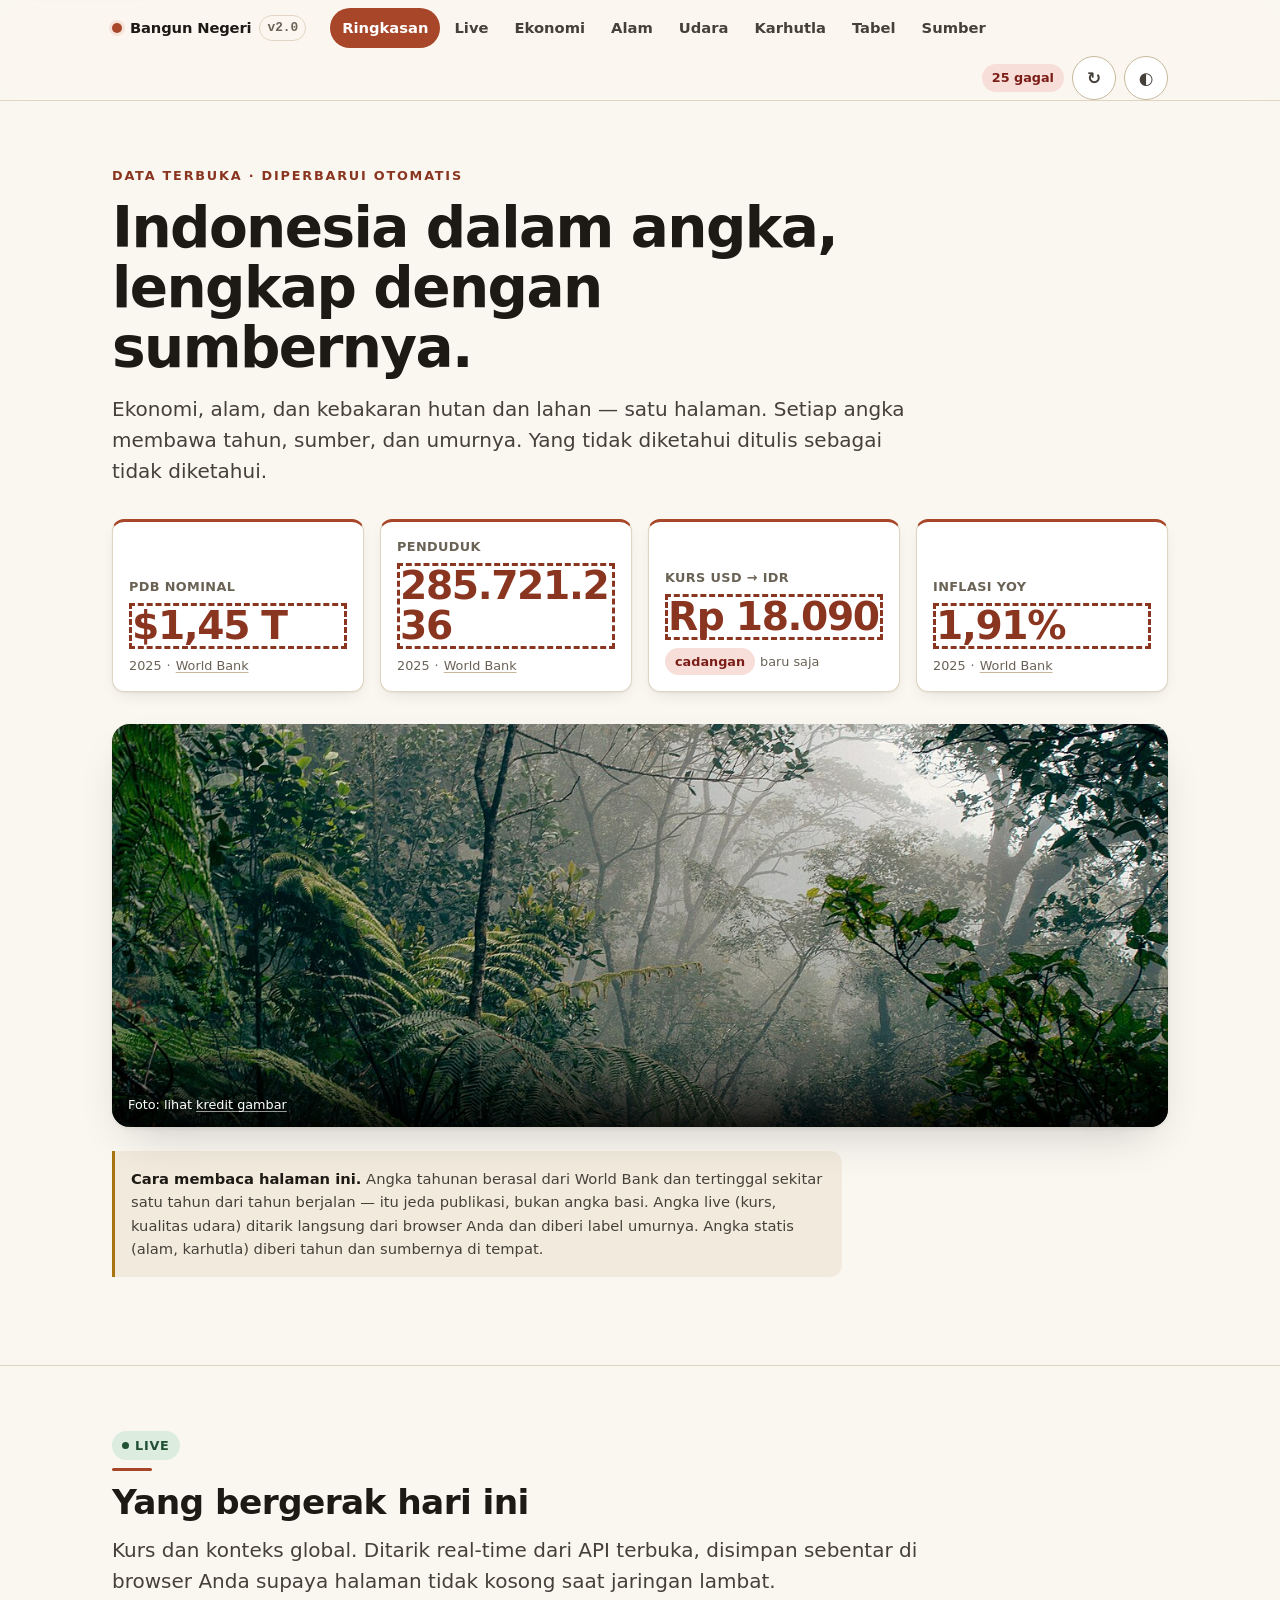
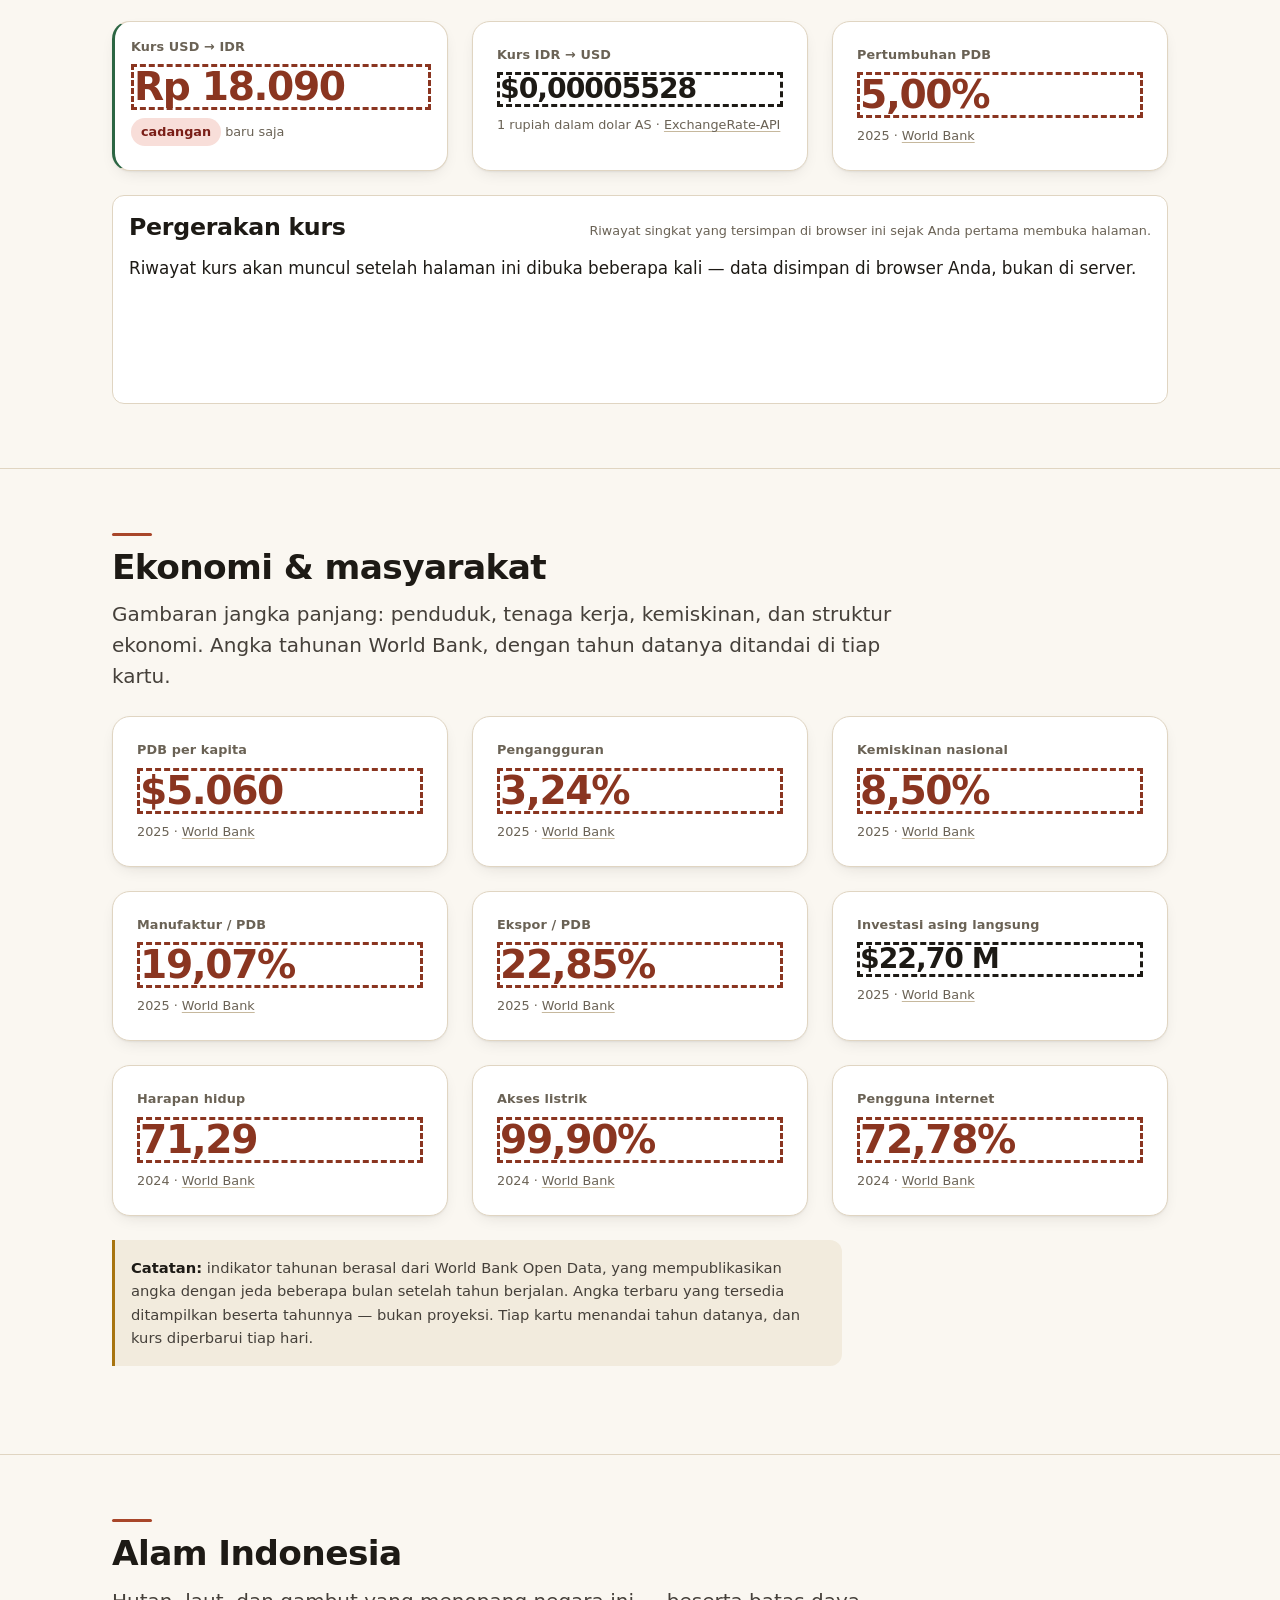
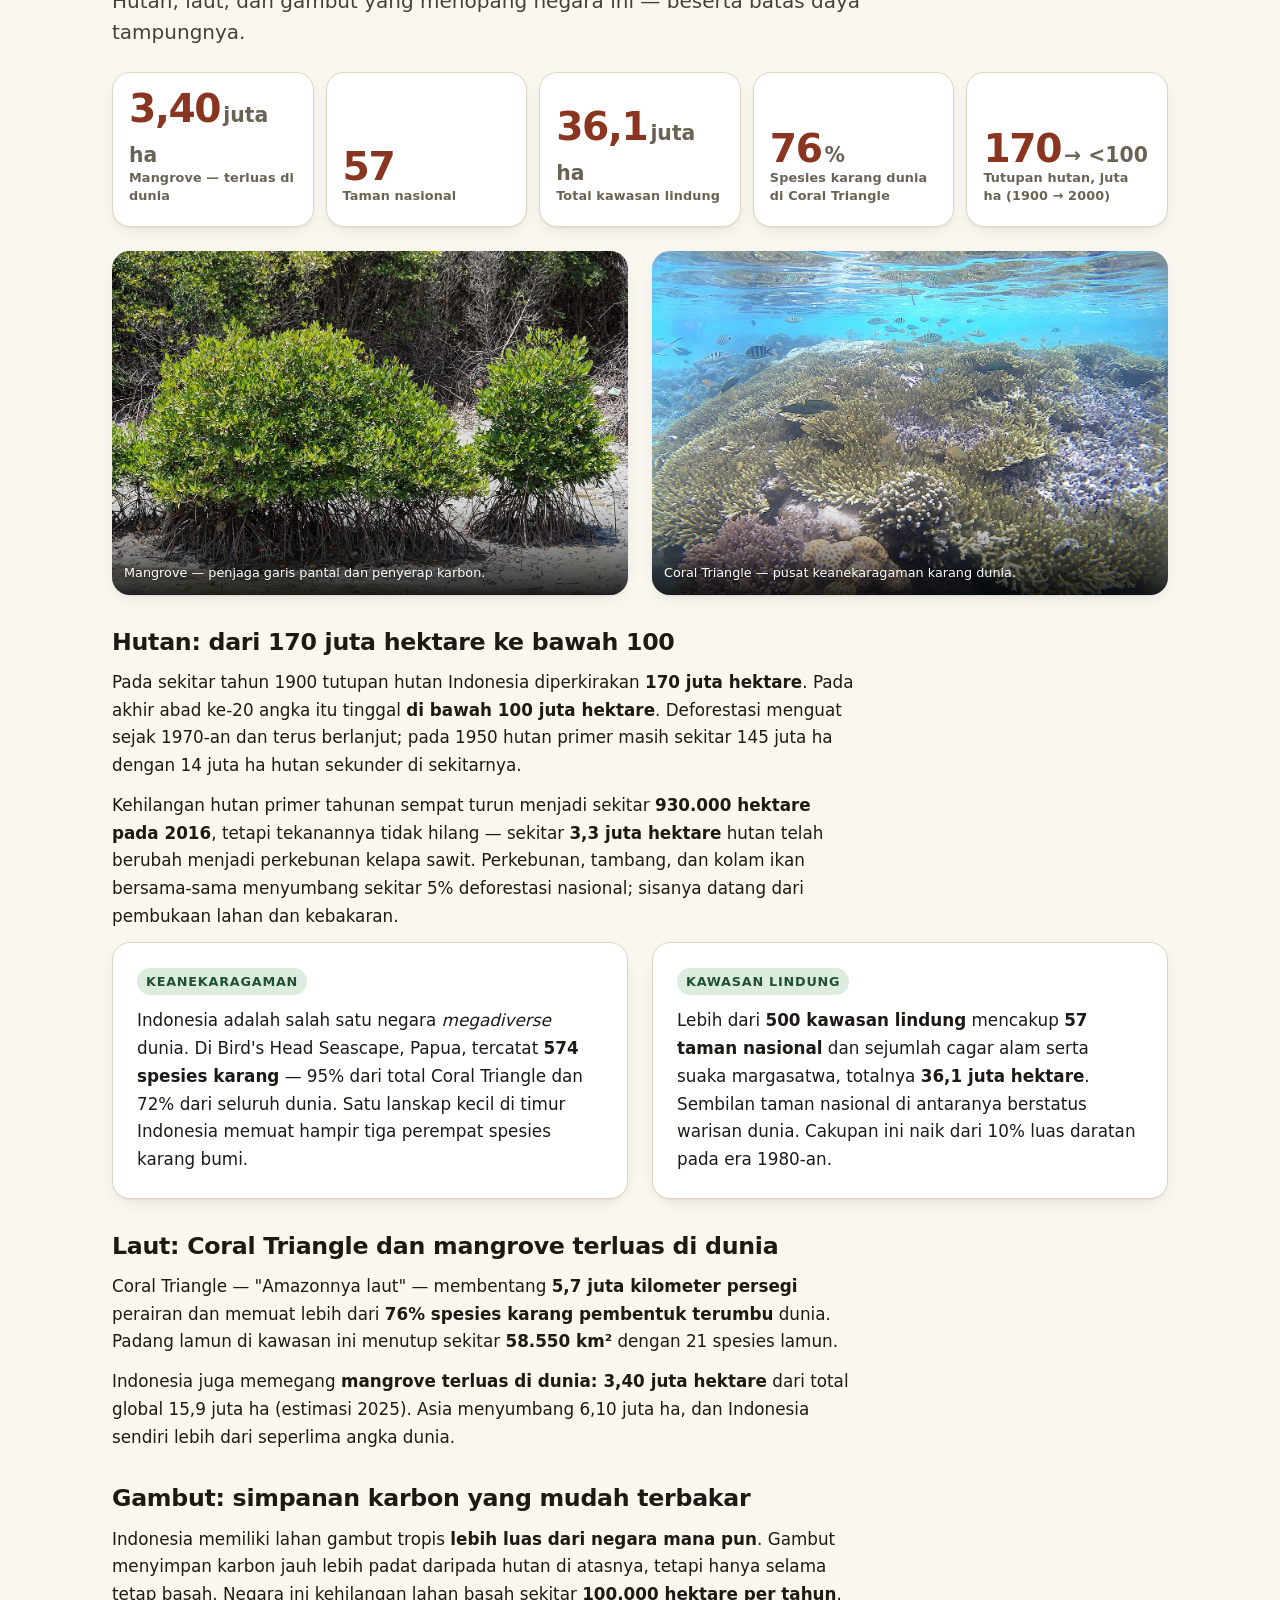
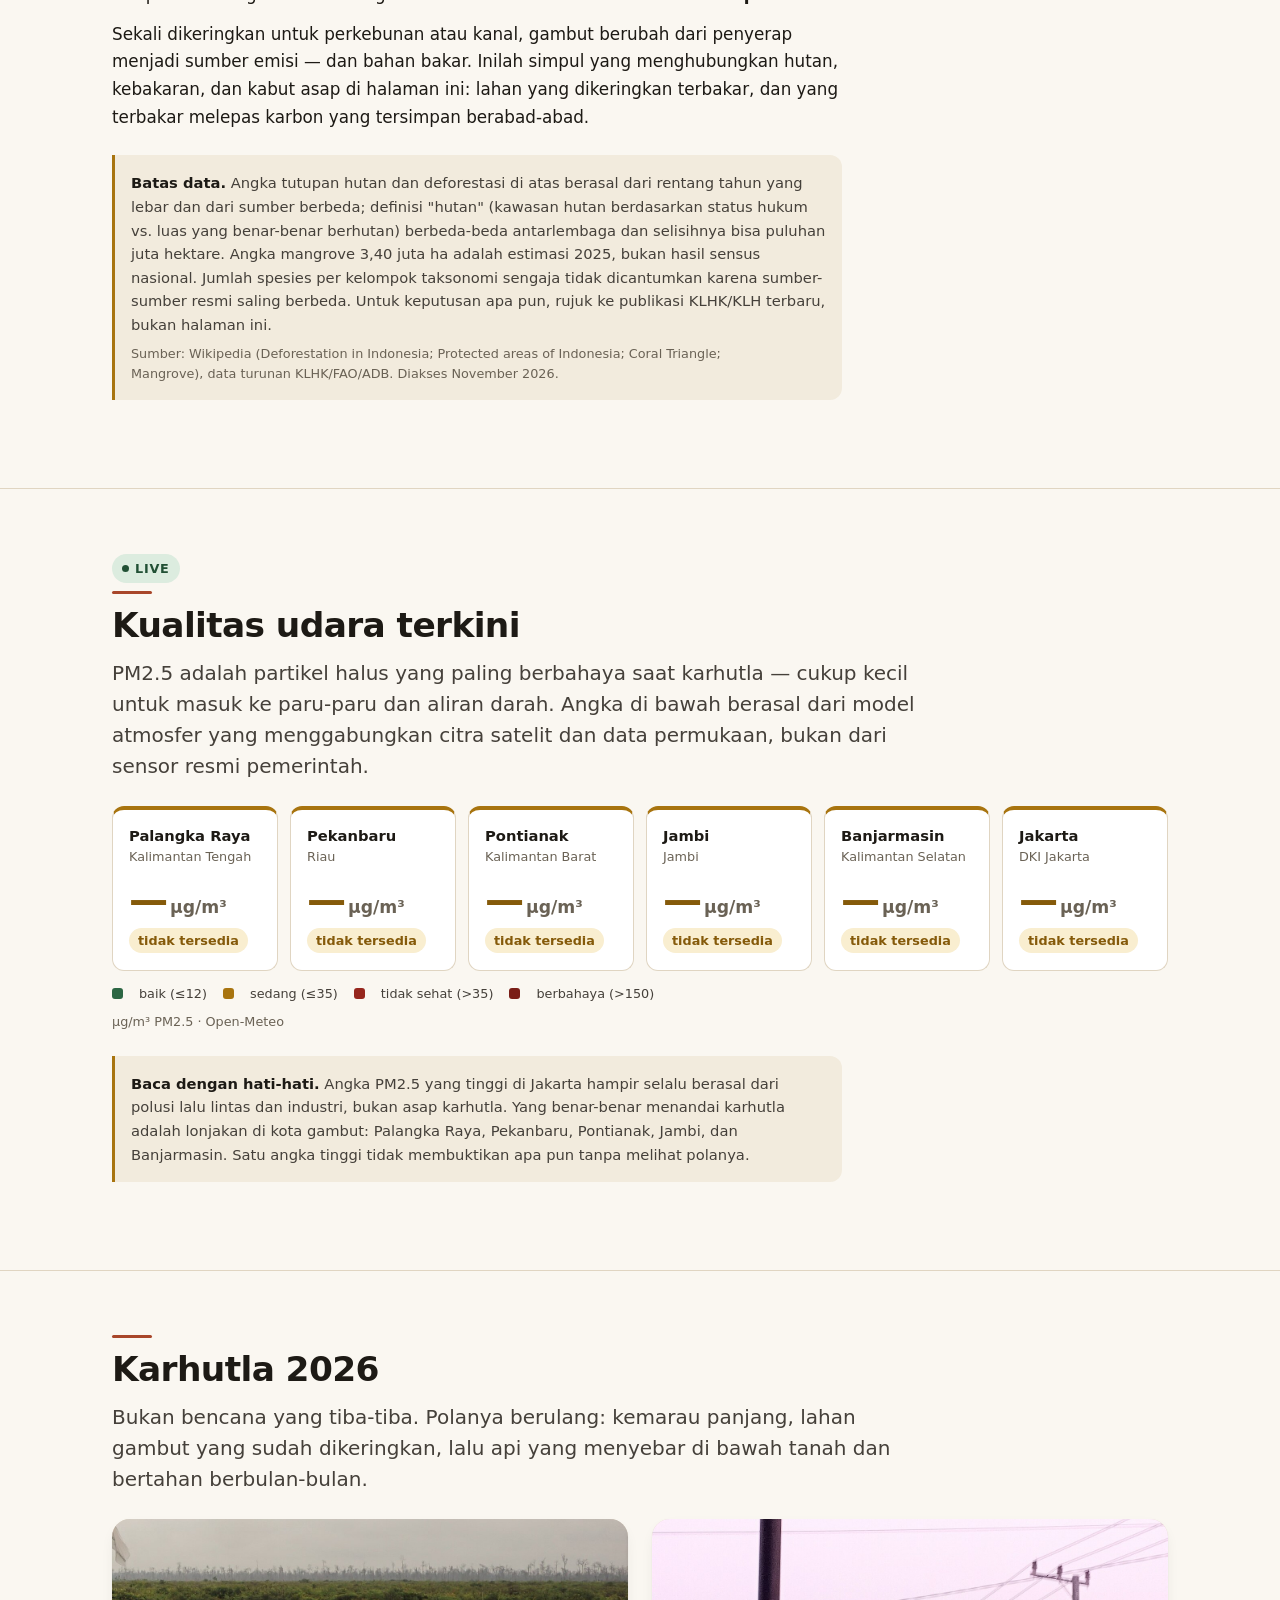
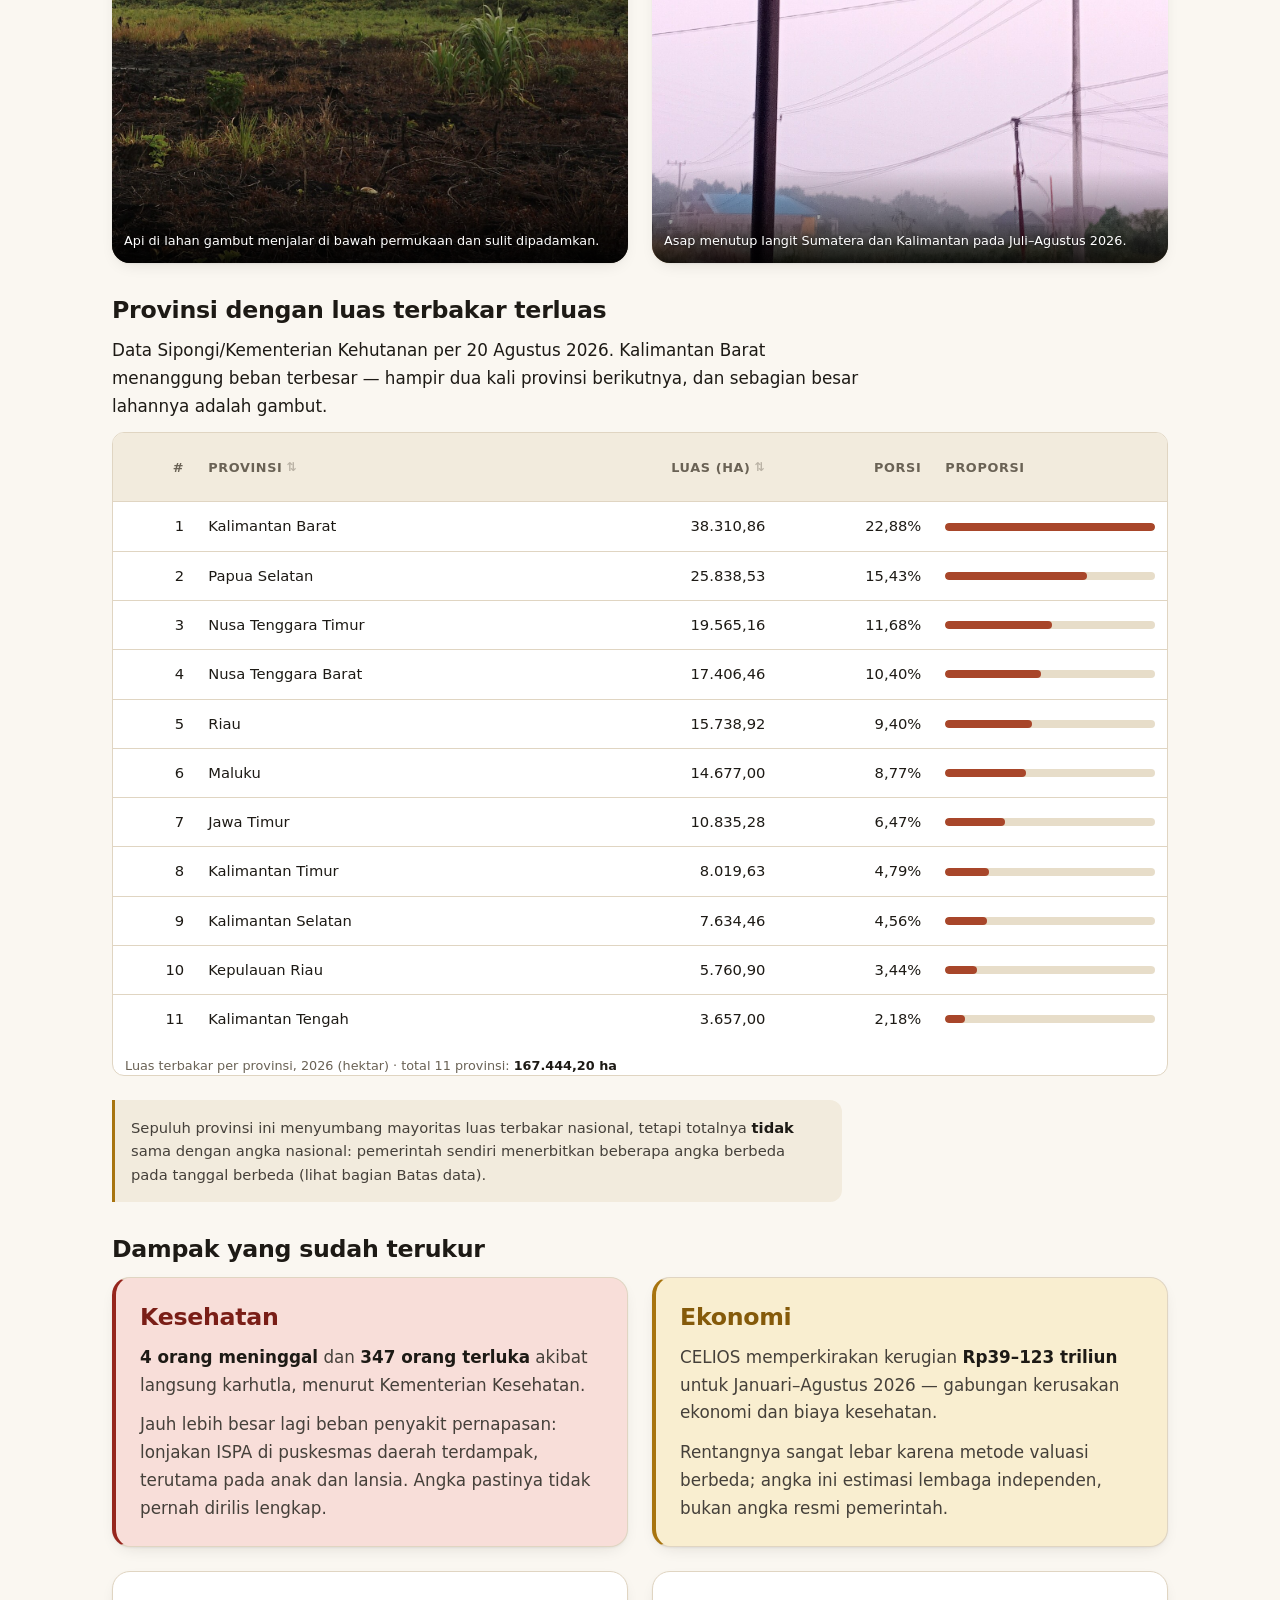
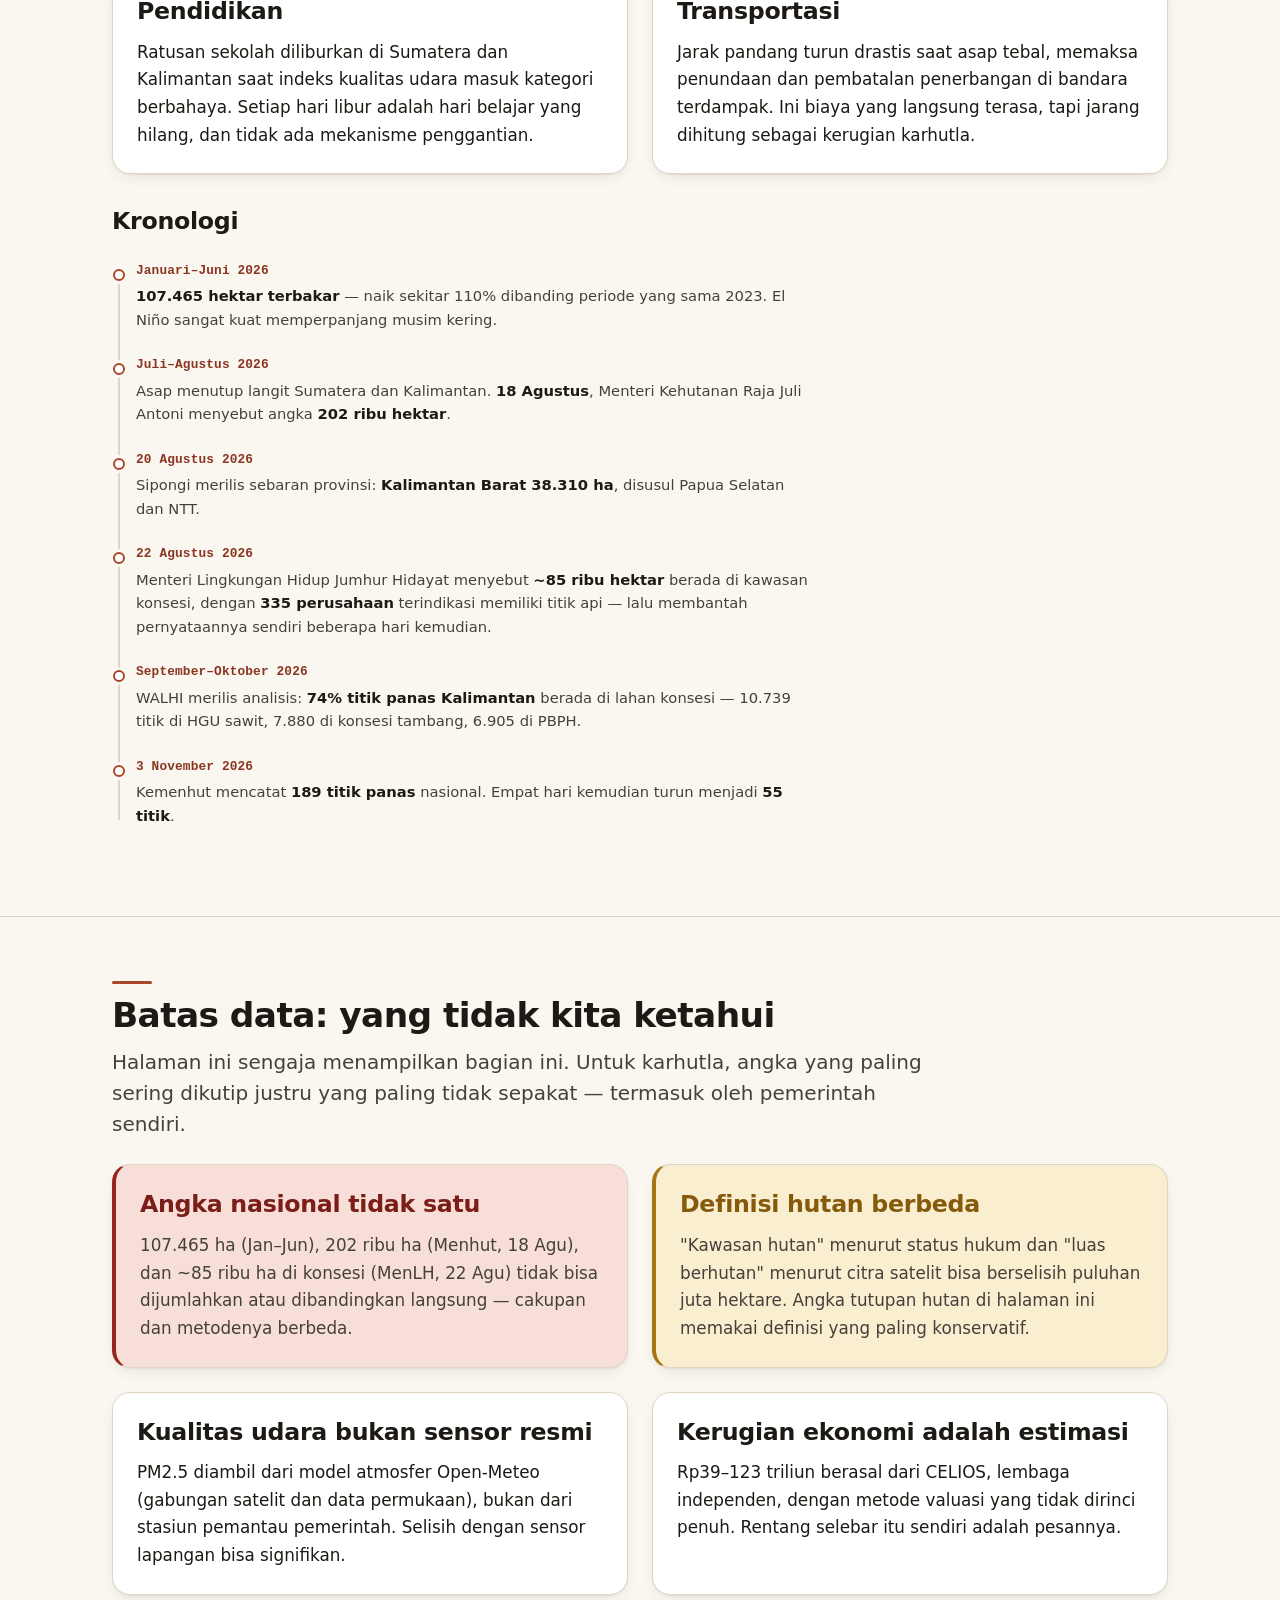
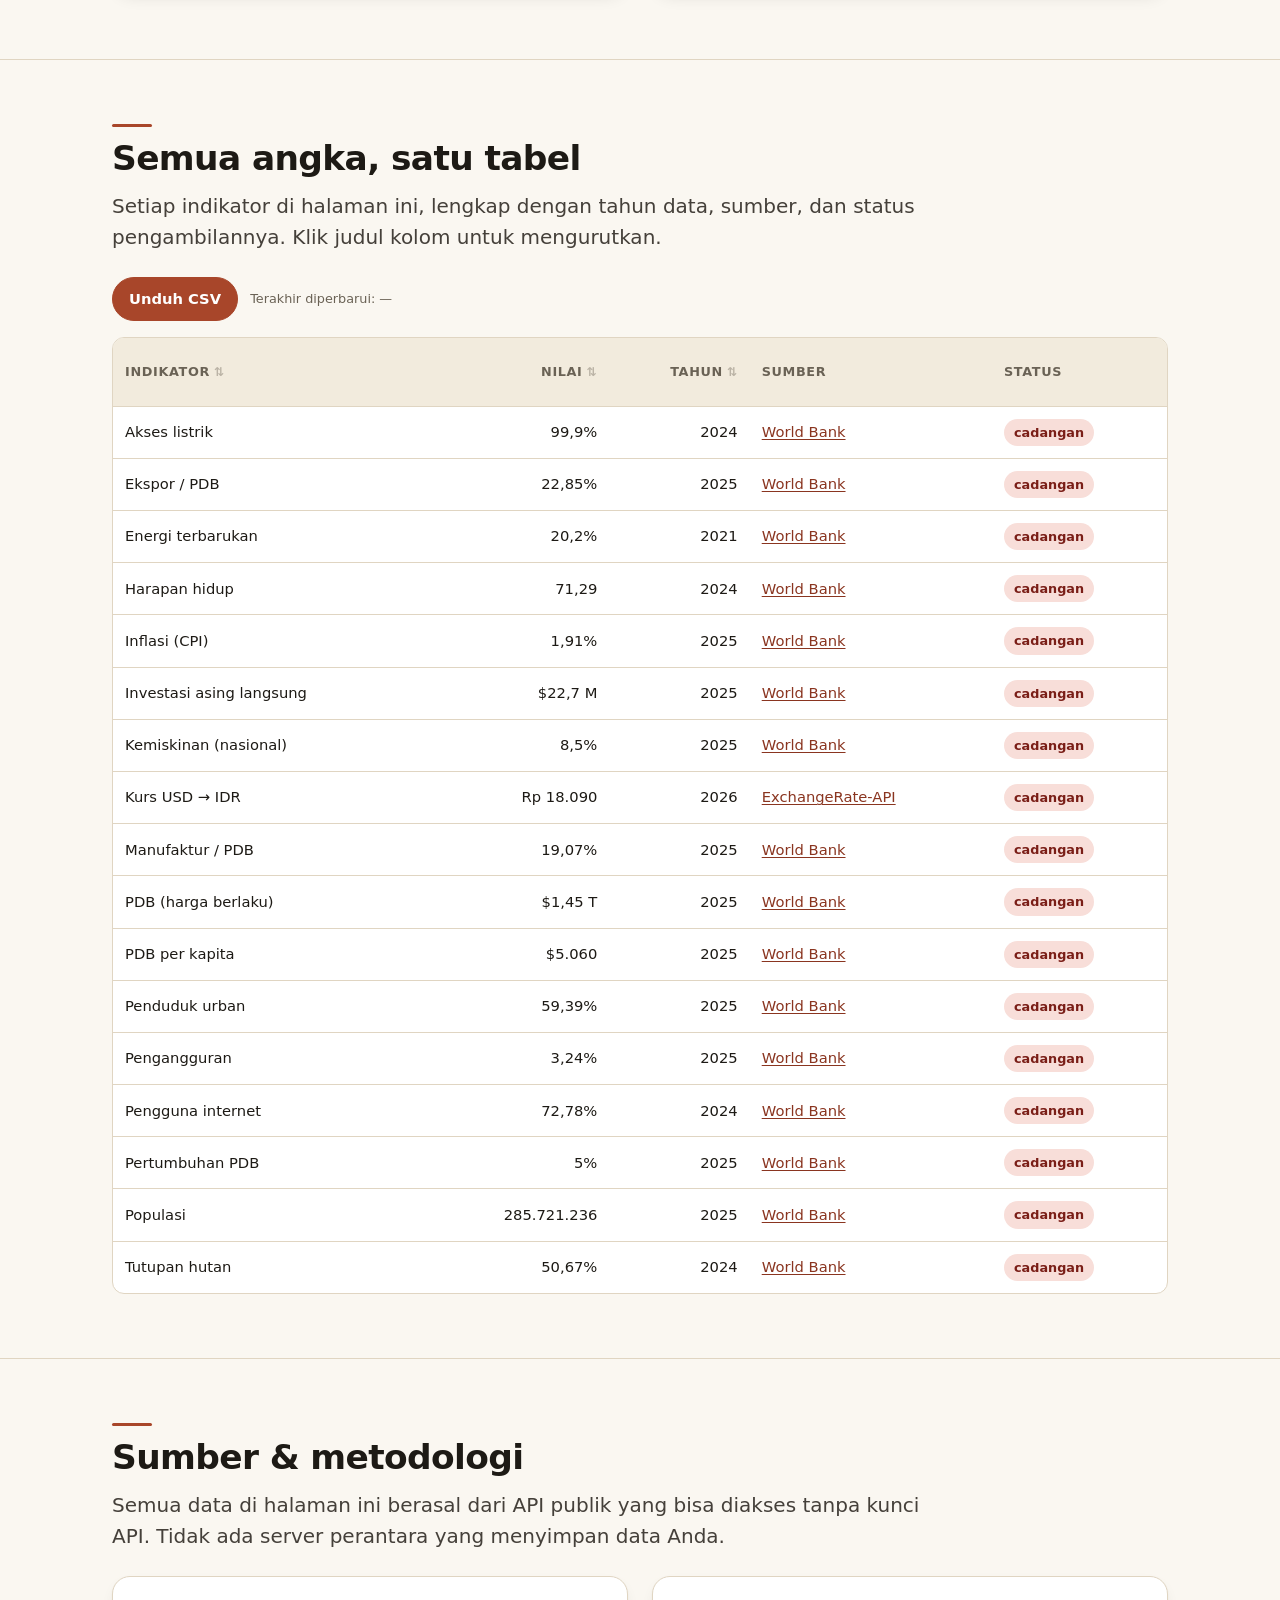
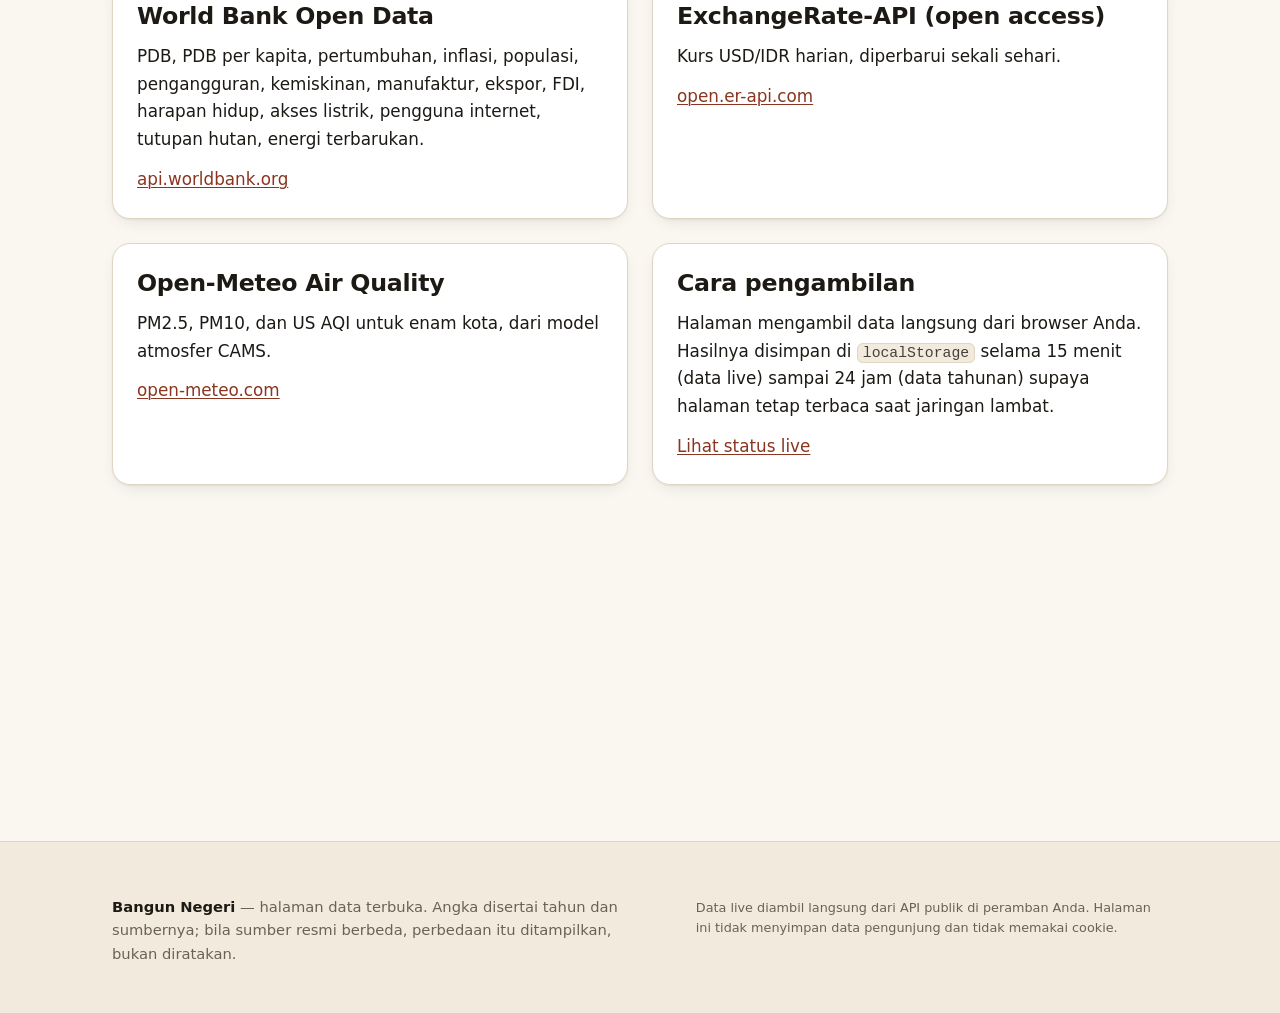
==== public/index.html @ 0574dce5 "Initial commit: Bangun Negeri — Indonesia environment & forest data site" ====
<!DOCTYPE html>
<html lang="id">
<head>
<meta charset="utf-8">
<script>
/* Path-mounted behind `tailscale serve`, which strips the /bangun-negeri prefix:
   the backend cannot tell "/bangun-negeri" from "/bangun-negeri/", so a server-side
   redirect is impossible. Without the trailing slash the browser resolves theme.css
   and app.js against "/" and every asset 404s. Normalise here, before anything loads. */
(function () {
  var p = location.pathname;
  if (p.charAt(p.length - 1) !== '/' && !/\.html?$/.test(p)) {
    location.replace(p + '/' + location.search + location.hash);
  }
})();
</script>
<meta name="viewport" content="width=device-width, initial-scale=1">
<title>Bangun Negeri — Data Indonesia, satu halaman</title>
<meta name="description" content="Ekonomi, alam, dan kebakaran hutan Indonesia dalam satu halaman: angka terbaru, sumbernya, dan batas datanya.">
<meta name="theme-color" content="#faf6ef" media="(prefers-color-scheme: light)">
<meta name="theme-color" content="#1a1714" media="(prefers-color-scheme: dark)">
<meta property="og:title" content="Bangun Negeri — Data Indonesia">
<meta property="og:description" content="Ekonomi, alam, dan karhutla Indonesia: angka terbaru, sumber, dan batas datanya.">
<meta property="og:type" content="website">
<link rel="stylesheet" href="theme.css?v=3">
</head>
<body>
<a class="skip" href="#main">Lompat ke isi</a>

<header class="site">
  <div class="wrap">
    <a class="brand" href="#intro">Bangun Negeri <span class="ver">v2.0</span></a>
    <nav class="tabs" aria-label="Bagian halaman">
      <a href="#intro">Ringkasan</a>
      <a href="#live">Live</a>
      <a href="#struktur">Ekonomi</a>
      <a href="#alam">Alam</a>
      <a href="#udara">Udara</a>
      <a href="#karhutla">Karhutla</a>
      <a href="#tabel">Tabel</a>
      <a href="#sumber">Sumber</a>
    </nav>
    <div class="tools">
      <span class="chip" id="globalStatus" role="status" aria-live="polite">memuat</span>
      <button class="btn btn-icon" id="refreshBtn" type="button" aria-label="Muat ulang data">
        <span aria-hidden="true">↻</span>
      </button>
      <button class="btn btn-icon theme-toggle" id="themeToggle" type="button" aria-pressed="false" aria-label="Mode gelap">
        <span aria-hidden="true">◐</span><span class="theme-label">Gelap</span>
      </button>
    </div>
  </div>
</header>

<main id="main">

<section id="intro" class="sec hero">
  <div class="wrap">
    <p class="eyebrow">Data terbuka · diperbarui otomatis</p>
    <h1>Indonesia dalam angka,<br>lengkap dengan sumbernya.</h1>
    <p class="sub">Ekonomi, alam, dan kebakaran hutan dan lahan — satu halaman. Setiap angka membawa tahun, sumber, dan umurnya. Yang tidak diketahui ditulis sebagai tidak diketahui.</p>

    <div class="kpi-band reveal">
      <div class="kpi">
        <span class="kpi-label">PDB nominal</span>
        <span class="kpi-num" data-rec="gdp" data-count="gdp" data-fmt="usd">—</span>
        <span class="kpi-meta"><span data-year="gdp">—</span> · <a data-src="gdp" href="#sumber">World Bank</a></span>
      </div>
      <div class="kpi">
        <span class="kpi-label">Penduduk</span>
        <span class="kpi-num" data-rec="population" data-count="population" data-fmt="int">—</span>
        <span class="kpi-meta"><span data-year="population">—</span> · <a data-src="population" href="#sumber">World Bank</a></span>
      </div>
      <div class="kpi">
        <span class="kpi-label">Kurs USD → IDR</span>
        <span class="kpi-num" data-rec="fx_usdidr" data-fmt="rp">—</span>
        <span class="kpi-meta"><span data-flag="fx_usdidr" class="chip">live</span> <span data-age="fx_usdidr"></span></span>
      </div>
      <div class="kpi">
        <span class="kpi-label">Inflasi YoY</span>
        <span class="kpi-num" data-rec="inflation" data-fmt="pct">—</span>
        <span class="kpi-meta"><span data-year="inflation">—</span> · <a data-src="inflation" href="#sumber">World Bank</a></span>
      </div>
    </div>

    <figure class="hero-media reveal">
      <img src="assets/hero.jpg" alt="Hutan tropis Indonesia" width="1600" height="900" loading="eager" decoding="async">
      <figcaption class="credit">Foto: lihat <a href="#sumber">kredit gambar</a></figcaption>
    </figure>

    <div class="caveat reveal">
      <strong>Cara membaca halaman ini.</strong> Angka tahunan berasal dari World Bank dan tertinggal
      sekitar satu tahun dari tahun berjalan — itu jeda publikasi, bukan angka basi. Angka live
      (kurs, kualitas udara) ditarik langsung dari browser Anda dan diberi label umurnya. Angka
      statis (alam, karhutla) diberi tahun dan sumbernya di tempat.
    </div>
  </div>
</section>

<section id="live" class="sec">
  <div class="wrap">
    <div class="sec-head reveal">
      <span class="live-badge"><span class="pulse" aria-hidden="true"></span>Live</span>
      <h2 class="sec">Yang bergerak hari ini</h2>
      <p class="sub">Kurs dan konteks global. Ditarik real-time dari API terbuka, disimpan sebentar di browser Anda supaya halaman tidak kosong saat jaringan lambat.</p>
    </div>

    <div class="grid3">
      <article class="panel live-badge reveal">
        <div class="stat-label">Kurs USD → IDR</div>
        <div class="stat-num" data-rec="fx_usdidr" data-fmt="rp">—</div>
        <div class="src-note"><span class="chip" data-flag="fx_usdidr">live</span> <span data-age="fx_usdidr"></span></div>
      </article>
      <article class="panel reveal">
        <div class="stat-label">Kurs IDR → USD</div>
        <div class="stat-num sub" data-rec="fx_idrusd">—</div>
        <div class="src-note">1 rupiah dalam dolar AS · <a data-src="fx_idrusd" href="#sumber">ExchangeRate-API</a></div>
      </article>
      <article class="panel reveal">
        <div class="stat-label">Pertumbuhan PDB</div>
        <div class="stat-num" data-rec="gdp_growth" data-fmt="pct">—</div>
        <div class="src-note"><span data-year="gdp_growth">—</span> · <a data-src="gdp_growth" href="#sumber">World Bank</a></div>
      </article>
    </div>

    <div class="chart-wrap reveal">
      <div class="chart-head">
        <h3>Pergerakan kurs</h3>
        <p class="src-note">Riwayat singkat yang tersimpan di browser ini sejak Anda pertama membuka halaman.</p>
      </div>
      <div class="chart" id="fxChart" role="img" aria-label="Grafik pergerakan kurs USD ke IDR">
        <div class="skeleton" style="height:120px"></div>
      </div>
      <div class="legend" id="fxLegend"></div>
    </div>
  </div>
</section>

<section id="struktur" class="sec">
  <div class="wrap">
    <div class="sec-head reveal">
      <h2 class="sec">Ekonomi &amp; masyarakat</h2>
      <p class="sub">Gambaran jangka panjang: penduduk, tenaga kerja, kemiskinan, dan struktur ekonomi. Angka tahunan World Bank, dengan tahun datanya ditandai di tiap kartu.</p>
    </div>

    <div class="grid3" id="structGrid">
      <article class="panel reveal">
        <div class="stat-label">PDB per kapita</div>
        <div class="stat-num" data-rec="gdp_pc" data-fmt="usd">—</div>
        <div class="src-note"><span data-year="gdp_pc">—</span> · <a data-src="gdp_pc" href="#sumber">World Bank</a></div>
      </article>
      <article class="panel reveal">
        <div class="stat-label">Pengangguran</div>
        <div class="stat-num" data-rec="unemployment" data-fmt="pct">—</div>
        <div class="src-note"><span data-year="unemployment">—</span> · <a data-src="unemployment" href="#sumber">World Bank</a></div>
      </article>
      <article class="panel reveal">
        <div class="stat-label">Kemiskinan nasional</div>
        <div class="stat-num" data-rec="poverty" data-fmt="pct">—</div>
        <div class="src-note"><span data-year="poverty">—</span> · <a data-src="poverty" href="#sumber">World Bank</a></div>
      </article>
      <article class="panel reveal">
        <div class="stat-label">Manufaktur / PDB</div>
        <div class="stat-num" data-rec="manufacturing" data-fmt="pct">—</div>
        <div class="src-note"><span data-year="manufacturing">—</span> · <a data-src="manufacturing" href="#sumber">World Bank</a></div>
      </article>
      <article class="panel reveal">
        <div class="stat-label">Ekspor / PDB</div>
        <div class="stat-num" data-rec="exports" data-fmt="pct">—</div>
        <div class="src-note"><span data-year="exports">—</span> · <a data-src="exports" href="#sumber">World Bank</a></div>
      </article>
      <article class="panel reveal">
        <div class="stat-label">Investasi asing langsung</div>
        <div class="stat-num sub" data-rec="fdi" data-fmt="usd">—</div>
        <div class="src-note"><span data-year="fdi">—</span> · <a data-src="fdi" href="#sumber">World Bank</a></div>
      </article>
      <article class="panel reveal">
        <div class="stat-label">Harapan hidup</div>
        <div class="stat-num" data-rec="life_exp">—</div>
        <div class="src-note"><span data-year="life_exp">—</span> · <a data-src="life_exp" href="#sumber">World Bank</a></div>
      </article>
      <article class="panel reveal">
        <div class="stat-label">Akses listrik</div>
        <div class="stat-num" data-rec="electricity" data-fmt="pct">—</div>
        <div class="src-note"><span data-year="electricity">—</span> · <a data-src="electricity" href="#sumber">World Bank</a></div>
      </article>
      <article class="panel reveal">
        <div class="stat-label">Pengguna internet</div>
        <div class="stat-num" data-rec="internet" data-fmt="pct">—</div>
        <div class="src-note"><span data-year="internet">—</span> · <a data-src="internet" href="#sumber">World Bank</a></div>
      </article>
    </div>

    <div class="caveat reveal">
      <strong>Catatan:</strong> indikator tahunan berasal dari World Bank Open Data, yang
      mempublikasikan angka dengan jeda beberapa bulan setelah tahun berjalan. Angka terbaru
      yang tersedia ditampilkan beserta tahunnya — bukan proyeksi. Tiap kartu menandai tahun
      datanya, dan kurs diperbarui tiap hari.
    </div>
  </div>
</section>

<section id="alam" class="sec">
  <div class="wrap">
    <div class="sec-head reveal">
      <h2 class="sec">Alam Indonesia</h2>
      <p class="sub">Hutan, laut, dan gambut yang menopang negara ini — beserta batas daya tampungnya.</p>
    </div>

    <div class="stat-row reveal">
      <div class="stat">
        <div class="stat-num">3,40<span class="stat-unit">juta ha</span></div>
        <div class="stat-label">Mangrove — terluas di dunia</div>
      </div>
      <div class="stat">
        <div class="stat-num">57</div>
        <div class="stat-label">Taman nasional</div>
      </div>
      <div class="stat">
        <div class="stat-num">36,1<span class="stat-unit">juta ha</span></div>
        <div class="stat-label">Total kawasan lindung</div>
      </div>
      <div class="stat">
        <div class="stat-num">76<span class="stat-unit">%</span></div>
        <div class="stat-label">Spesies karang dunia di Coral Triangle</div>
      </div>
      <div class="stat">
        <div class="stat-num">170<span class="stat-unit">→ &lt;100</span></div>
        <div class="stat-label">Tutupan hutan, juta ha (1900 → 2000)</div>
      </div>
    </div>

    <div class="grid2">
      <figure class="card-media reveal">
        <img src="assets/mangrove.jpg" alt="Hutan mangrove di Indonesia" width="1200" height="800" loading="lazy" decoding="async">
        <figcaption>Mangrove — penjaga garis pantai dan penyerap karbon.</figcaption>
      </figure>
      <figure class="card-media reveal">
        <img src="assets/reef.jpg" alt="Terumbu karang di Coral Triangle" width="1200" height="800" loading="lazy" decoding="async">
        <figcaption>Coral Triangle — pusat keanekaragaman karang dunia.</figcaption>
      </figure>
    </div>

    <h3 class="reveal">Hutan: dari 170 juta hektare ke bawah 100</h3>
    <p class="reveal">Pada sekitar tahun 1900 tutupan hutan Indonesia diperkirakan <strong>170 juta hektare</strong>. Pada akhir abad ke-20 angka itu tinggal <strong>di bawah 100 juta hektare</strong>. Deforestasi menguat sejak 1970-an dan terus berlanjut; pada 1950 hutan primer masih sekitar 145 juta ha dengan 14 juta ha hutan sekunder di sekitarnya.</p>
    <p class="reveal">Kehilangan hutan primer tahunan sempat turun menjadi sekitar <strong>930.000 hektare pada 2016</strong>, tetapi tekanannya tidak hilang — sekitar <strong>3,3 juta hektare</strong> hutan telah berubah menjadi perkebunan kelapa sawit. Perkebunan, tambang, dan kolam ikan bersama-sama menyumbang sekitar 5% deforestasi nasional; sisanya datang dari pembukaan lahan dan kebakaran.</p>

    <div class="grid2">
      <div class="panel reveal">
        <span class="alam-tag">Keanekaragaman</span>
        <p>Indonesia adalah salah satu negara <em>megadiverse</em> dunia. Di Bird's Head Seascape, Papua, tercatat <strong>574 spesies karang</strong> — 95% dari total Coral Triangle dan 72% dari seluruh dunia. Satu lanskap kecil di timur Indonesia memuat hampir tiga perempat spesies karang bumi.</p>
      </div>
      <div class="panel reveal">
        <span class="alam-tag">Kawasan lindung</span>
        <p>Lebih dari <strong>500 kawasan lindung</strong> mencakup <strong>57 taman nasional</strong> dan sejumlah cagar alam serta suaka margasatwa, totalnya <strong>36,1 juta hektare</strong>. Sembilan taman nasional di antaranya berstatus warisan dunia. Cakupan ini naik dari 10% luas daratan pada era 1980-an.</p>
      </div>
    </div>

    <h3 class="reveal">Laut: Coral Triangle dan mangrove terluas di dunia</h3>
    <p class="reveal">Coral Triangle — "Amazonnya laut" — membentang <strong>5,7 juta kilometer persegi</strong> perairan dan memuat lebih dari <strong>76% spesies karang pembentuk terumbu</strong> dunia. Padang lamun di kawasan ini menutup sekitar <strong>58.550 km²</strong> dengan 21 spesies lamun.</p>
    <p class="reveal">Indonesia juga memegang <strong>mangrove terluas di dunia: 3,40 juta hektare</strong> dari total global 15,9 juta ha (estimasi 2025). Asia menyumbang 6,10 juta ha, dan Indonesia sendiri lebih dari seperlima angka dunia.</p>

    <h3 class="reveal">Gambut: simpanan karbon yang mudah terbakar</h3>
    <p class="reveal">Indonesia memiliki lahan gambut tropis <strong>lebih luas dari negara mana pun</strong>. Gambut menyimpan karbon jauh lebih padat daripada hutan di atasnya, tetapi hanya selama tetap basah. Negara ini kehilangan lahan basah sekitar <strong>100.000 hektare per tahun</strong>.</p>
    <p class="reveal">Sekali dikeringkan untuk perkebunan atau kanal, gambut berubah dari penyerap menjadi sumber emisi — dan bahan bakar. Inilah simpul yang menghubungkan hutan, kebakaran, dan kabut asap di halaman ini: lahan yang dikeringkan terbakar, dan yang terbakar melepas karbon yang tersimpan berabad-abad.</p>

    <div class="caveat reveal" id="alamCaveat">
      <strong>Batas data.</strong> Angka tutupan hutan dan deforestasi di atas berasal dari rentang tahun yang lebar dan dari sumber berbeda; definisi "hutan" (kawasan hutan berdasarkan status hukum vs. luas yang benar-benar berhutan) berbeda-beda antarlembaga dan selisihnya bisa puluhan juta hektare. Angka mangrove 3,40 juta ha adalah estimasi 2025, bukan hasil sensus nasional. Jumlah spesies per kelompok taksonomi sengaja tidak dicantumkan karena sumber-sumber resmi saling berbeda. Untuk keputusan apa pun, rujuk ke publikasi KLHK/KLH terbaru, bukan halaman ini.
      <div class="src-note">Sumber: Wikipedia (Deforestation in Indonesia; Protected areas of Indonesia; Coral Triangle; Mangrove), data turunan KLHK/FAO/ADB. Diakses November 2026.</div>
    </div>
  </div>
</section>

<section id="udara" class="sec">
  <div class="wrap">
    <div class="sec-head reveal">
      <span class="live-badge"><span class="pulse" aria-hidden="true"></span>Live</span>
      <h2 class="sec">Kualitas udara terkini</h2>
      <p class="sub">PM2.5 adalah partikel halus yang paling berbahaya saat karhutla — cukup kecil untuk masuk ke paru-paru dan aliran darah. Angka di bawah berasal dari model atmosfer yang menggabungkan citra satelit dan data permukaan, bukan dari sensor resmi pemerintah.</p>
    </div>

    <div class="aq-grid" id="aqGrid" role="list" aria-live="polite">
      <div class="aq-card lv-mid" id="card-aq_palangka" role="listitem">
        <div class="aq-city">Palangka Raya</div><div class="aq-region">Kalimantan Tengah</div>
        <div class="aq-val">—<span class="aq-unit">µg/m³</span></div><div class="aq-label lv-mid">memuat</div>
      </div>
      <div class="aq-card lv-mid" id="card-aq_pekanbaru" role="listitem">
        <div class="aq-city">Pekanbaru</div><div class="aq-region">Riau</div>
        <div class="aq-val">—<span class="aq-unit">µg/m³</span></div><div class="aq-label lv-mid">memuat</div>
      </div>
      <div class="aq-card lv-mid" id="card-aq_pontianak" role="listitem">
        <div class="aq-city">Pontianak</div><div class="aq-region">Kalimantan Barat</div>
        <div class="aq-val">—<span class="aq-unit">µg/m³</span></div><div class="aq-label lv-mid">memuat</div>
      </div>
      <div class="aq-card lv-mid" id="card-aq_jambi" role="listitem">
        <div class="aq-city">Jambi</div><div class="aq-region">Jambi</div>
        <div class="aq-val">—<span class="aq-unit">µg/m³</span></div><div class="aq-label lv-mid">memuat</div>
      </div>
      <div class="aq-card lv-mid" id="card-aq_banjarmasin" role="listitem">
        <div class="aq-city">Banjarmasin</div><div class="aq-region">Kalimantan Selatan</div>
        <div class="aq-val">—<span class="aq-unit">µg/m³</span></div><div class="aq-label lv-mid">memuat</div>
      </div>
      <div class="aq-card lv-mid" id="card-aq_jakarta" role="listitem">
        <div class="aq-city">Jakarta</div><div class="aq-region">DKI Jakarta</div>
        <div class="aq-val">—<span class="aq-unit">µg/m³</span></div><div class="aq-label lv-mid">memuat</div>
      </div>
    </div>

    <div class="legend reveal">
      <span class="swatch lv-good"></span> baik (≤12)
      <span class="swatch lv-mid"></span> sedang (≤35)
      <span class="swatch lv-bad"></span> tidak sehat (&gt;35)
      <span class="swatch lv-verybad"></span> berbahaya (&gt;150)
      <span class="src-note">µg/m³ PM2.5 · Open-Meteo</span>
    </div>

    <p class="caveat reveal"><strong>Baca dengan hati-hati.</strong> Angka PM2.5 yang tinggi di Jakarta hampir selalu berasal dari polusi lalu lintas dan industri, bukan asap karhutla. Yang benar-benar menandai karhutla adalah lonjakan di kota gambut: Palangka Raya, Pekanbaru, Pontianak, Jambi, dan Banjarmasin. Satu angka tinggi tidak membuktikan apa pun tanpa melihat polanya.</p>
  </div>
</section>

<section id="karhutla" class="sec">
  <div class="wrap">
    <div class="sec-head reveal">
      <h2 class="sec">Karhutla 2026</h2>
      <p class="sub">Bukan bencana yang tiba-tiba. Polanya berulang: kemarau panjang, lahan gambut yang sudah dikeringkan, lalu api yang menyebar di bawah tanah dan bertahan berbulan-bulan.</p>
    </div>

    <div class="grid2">
      <figure class="card-media reveal">
        <img src="assets/fire.jpg" alt="Lahan gambut terbakar" width="1200" height="800" loading="lazy" decoding="async">
        <figcaption>Api di lahan gambut menjalar di bawah permukaan dan sulit dipadamkan.</figcaption>
      </figure>
      <figure class="card-media reveal">
        <img src="assets/haze.jpg" alt="Kabut asap di atas kota" width="1200" height="800" loading="lazy" decoding="async">
        <figcaption>Asap menutup langit Sumatera dan Kalimantan pada Juli–Agustus 2026.</figcaption>
      </figure>
    </div>

    <h3 class="reveal">Provinsi dengan luas terbakar terluas</h3>
    <p class="reveal">Data Sipongi/Kementerian Kehutanan per 20 Agustus 2026. Kalimantan Barat menanggung beban terbesar — hampir dua kali provinsi berikutnya, dan sebagian besar lahannya adalah gambut.</p>

    <div class="table-wrap reveal">
      <table>
        <caption>Luas terbakar per provinsi, 2026 (hektar) · total 11 provinsi: <strong id="provSum">—</strong></caption>
        <thead>
          <tr>
            <th scope="col" class="num">#</th>
            <th scope="col"><button class="th-sort" data-sort-prov="name" type="button">Provinsi</button></th>
            <th scope="col" class="num"><button class="th-sort" data-sort-prov="area" type="button">Luas (ha)</button></th>
            <th scope="col" class="num">Porsi</th>
            <th scope="col" class="bar-cell">Proporsi</th>
          </tr>
        </thead>
        <tbody id="provBody">
          <tr><td colspan="5">Memuat…</td></tr>
        </tbody>
      </table>
    </div>
    <p class="caveat reveal">Sepuluh provinsi ini menyumbang mayoritas luas terbakar nasional, tetapi totalnya <strong>tidak</strong> sama dengan angka nasional: pemerintah sendiri menerbitkan beberapa angka berbeda pada tanggal berbeda (lihat bagian Batas data).</p>

    <h3 class="reveal">Dampak yang sudah terukur</h3>
    <div class="grid2">
      <div class="panel alert reveal">
        <h3>Kesehatan</h3>
        <p><strong>4 orang meninggal</strong> dan <strong>347 orang terluka</strong> akibat langsung karhutla, menurut Kementerian Kesehatan.</p>
        <p>Jauh lebih besar lagi beban penyakit pernapasan: lonjakan ISPA di puskesmas daerah terdampak, terutama pada anak dan lansia. Angka pastinya tidak pernah dirilis lengkap.</p>
      </div>
      <div class="panel warn reveal">
        <h3>Ekonomi</h3>
        <p>CELIOS memperkirakan kerugian <strong>Rp39–123 triliun</strong> untuk Januari–Agustus 2026 — gabungan kerusakan ekonomi dan biaya kesehatan.</p>
        <p>Rentangnya sangat lebar karena metode valuasi berbeda; angka ini estimasi lembaga independen, bukan angka resmi pemerintah.</p>
      </div>
      <div class="panel reveal">
        <h3>Pendidikan</h3>
        <p>Ratusan sekolah diliburkan di Sumatera dan Kalimantan saat indeks kualitas udara masuk kategori berbahaya. Setiap hari libur adalah hari belajar yang hilang, dan tidak ada mekanisme penggantian.</p>
      </div>
      <div class="panel reveal">
        <h3>Transportasi</h3>
        <p>Jarak pandang turun drastis saat asap tebal, memaksa penundaan dan pembatalan penerbangan di bandara terdampak. Ini biaya yang langsung terasa, tapi jarang dihitung sebagai kerugian karhutla.</p>
      </div>
    </div>

    <h3 class="reveal">Kronologi</h3>
    <ul class="tl reveal">
      <li><time>Januari–Juni 2026</time><p><strong>107.465 hektar terbakar</strong> — naik sekitar 110% dibanding periode yang sama 2023. El Niño sangat kuat memperpanjang musim kering.</p></li>
      <li><time>Juli–Agustus 2026</time><p>Asap menutup langit Sumatera dan Kalimantan. <strong>18 Agustus</strong>, Menteri Kehutanan Raja Juli Antoni menyebut angka <strong>202 ribu hektar</strong>.</p></li>
      <li><time>20 Agustus 2026</time><p>Sipongi merilis sebaran provinsi: <strong>Kalimantan Barat 38.310 ha</strong>, disusul Papua Selatan dan NTT.</p></li>
      <li><time>22 Agustus 2026</time><p>Menteri Lingkungan Hidup Jumhur Hidayat menyebut <strong>~85 ribu hektar</strong> berada di kawasan konsesi, dengan <strong>335 perusahaan</strong> terindikasi memiliki titik api — lalu membantah pernyataannya sendiri beberapa hari kemudian.</p></li>
      <li><time>September–Oktober 2026</time><p>WALHI merilis analisis: <strong>74% titik panas Kalimantan</strong> berada di lahan konsesi — 10.739 titik di HGU sawit, 7.880 di konsesi tambang, 6.905 di PBPH.</p></li>
      <li><time>3 November 2026</time><p>Kemenhut mencatat <strong>189 titik panas</strong> nasional. Empat hari kemudian turun menjadi <strong>55 titik</strong>.</p></li>
    </ul>
  </div>
</section>

<section id="batas" class="sec">
  <div class="wrap">
    <div class="sec-head reveal">
      <h2 class="sec">Batas data: yang tidak kita ketahui</h2>
      <p class="sub">Halaman ini sengaja menampilkan bagian ini. Untuk karhutla, angka yang paling sering dikutip justru yang paling tidak sepakat — termasuk oleh pemerintah sendiri.</p>
    </div>
    <div class="grid2">
      <div class="panel alert reveal">
        <h3>Angka nasional tidak satu</h3>
        <p>107.465 ha (Jan–Jun), 202 ribu ha (Menhut, 18 Agu), dan ~85 ribu ha di konsesi (MenLH, 22 Agu) tidak bisa dijumlahkan atau dibandingkan langsung — cakupan dan metodenya berbeda.</p>
      </div>
      <div class="panel warn reveal">
        <h3>Definisi hutan berbeda</h3>
        <p>"Kawasan hutan" menurut status hukum dan "luas berhutan" menurut citra satelit bisa berselisih puluhan juta hektare. Angka tutupan hutan di halaman ini memakai definisi yang paling konservatif.</p>
      </div>
      <div class="panel reveal">
        <h3>Kualitas udara bukan sensor resmi</h3>
        <p>PM2.5 diambil dari model atmosfer Open-Meteo (gabungan satelit dan data permukaan), bukan dari stasiun pemantau pemerintah. Selisih dengan sensor lapangan bisa signifikan.</p>
      </div>
      <div class="panel reveal">
        <h3>Kerugian ekonomi adalah estimasi</h3>
        <p>Rp39–123 triliun berasal dari CELIOS, lembaga independen, dengan metode valuasi yang tidak dirinci penuh. Rentang selebar itu sendiri adalah pesannya.</p>
      </div>
    </div>
  </div>
</section>

<section id="tabel" class="sec">
  <div class="wrap">
    <div class="sec-head reveal">
      <h2 class="sec">Semua angka, satu tabel</h2>
      <p class="sub">Setiap indikator di halaman ini, lengkap dengan tahun data, sumber, dan status pengambilannya. Klik judul kolom untuk mengurutkan.</p>
    </div>

    <div class="toolbar reveal">
      <button class="btn primary" id="csvBtn" type="button">Unduh CSV</button>
      <span class="src-note">Terakhir diperbarui: <span id="lastRefresh">—</span></span>
    </div>

    <div class="table-wrap reveal">
      <table>
        <caption class="sr-only">Ringkasan seluruh indikator</caption>
        <thead>
          <tr>
            <th scope="col"><button class="th-sort" data-sort-table="label" type="button">Indikator</button></th>
            <th scope="col" class="num"><button class="th-sort" data-sort-table="value" type="button">Nilai</button></th>
            <th scope="col" class="num"><button class="th-sort" data-sort-table="year" type="button">Tahun</button></th>
            <th scope="col">Sumber</th>
            <th scope="col">Status</th>
          </tr>
        </thead>
        <tbody id="tableBody">
          <tr><td colspan="5">Memuat data…</td></tr>
        </tbody>
      </table>
    </div>
  </div>
</section>

<section id="sumber" class="sec">
  <div class="wrap">
    <div class="sec-head reveal">
      <h2 class="sec">Sumber &amp; metodologi</h2>
      <p class="sub">Semua data di halaman ini berasal dari API publik yang bisa diakses tanpa kunci API. Tidak ada server perantara yang menyimpan data Anda.</p>
    </div>

    <div class="grid2">
      <div class="panel reveal">
        <h3>World Bank Open Data</h3>
        <p>PDB, PDB per kapita, pertumbuhan, inflasi, populasi, pengangguran, kemiskinan, manufaktur, ekspor, FDI, harapan hidup, akses listrik, pengguna internet, tutupan hutan, energi terbarukan.</p>
        <a href="https://api.worldbank.org/v2/country/IDN?format=json" target="_blank" rel="noopener">api.worldbank.org</a>
      </div>
      <div class="panel reveal">
        <h3>ExchangeRate-API (open access)</h3>
        <p>Kurs USD/IDR harian, diperbarui sekali sehari.</p>
        <a href="https://open.er-api.com/v6/latest/USD" target="_blank" rel="noopener">open.er-api.com</a>
      </div>
      <div class="panel reveal">
        <h3>Open-Meteo Air Quality</h3>
        <p>PM2.5, PM10, dan US AQI untuk enam kota, dari model atmosfer CAMS.</p>
        <a href="https://open-meteo.com/en/docs/air-quality-api" target="_blank" rel="noopener">open-meteo.com</a>
      </div>
      <div class="panel reveal">
        <h3>Cara pengambilan</h3>
        <p>Halaman mengambil data langsung dari browser Anda. Hasilnya disimpan di <code>localStorage</code> selama 15 menit (data live) sampai 24 jam (data tahunan) supaya halaman tetap terbaca saat jaringan lambat.</p>
        <a href="#live">Lihat status live</a>
      </div>
      <div class="panel reveal" id="credits">
        <h3>Kredit gambar</h3>
        <p class="src-note" id="creditList">Memuat kredit…</p>
      </div>
      <div class="panel reveal">
        <h3>Batas dan koreksi</h3>
        <p>Angka statis diperiksa terhadap sumbernya dan dicatat di <code>DATA-AUDIT.md</code>. Bila sebuah angka tidak bisa diverifikasi, angka itu dibuang — bukan ditebak. Lihat <a href="#batas">Batas data</a>.</p>
      </div>
    </div>
  </div>
</section>

</main>

<footer class="site">
  <div class="wrap">
    <p><strong>Bangun Negeri</strong> — halaman data terbuka. Angka disertai tahun dan sumbernya; bila sumber resmi berbeda, perbedaan itu ditampilkan, bukan diratakan.</p>
    <p class="src-note">Data live diambil langsung dari API publik di peramban Anda. Halaman ini tidak menyimpan data pengunjung dan tidak memakai cookie.</p>
  </div>
</footer>

<script src="data.js?v=3"></script>
<script src="app.js?v=3"></script>
<script src="chart.js?v=3"></script>
</body>
</html>
---- public/theme.css ----
/* ============================================================
   bangun-negeri v2 — theme.css
   Owner: wiwi. Total UI revamp, Nov 2026.

   Re-theme by editing tokens in :root / [data-theme] only.
   No webfonts, no CSS nesting, no color-mix without fallback.
   All class names from SPEC.md are preserved — additive only.
   ============================================================ */

/* ---------- 1. Tokens ---------- */
:root {
  color-scheme: light;

  /* paper & ink */
  --paper:        #faf7f1;
  --paper-2:      #f2ebdd;
  --paper-3:      #e7ddc9;
  --card:         #ffffff;
  --ink:          #1d1a15;
  --ink-2:        #45403a;
  --ink-3:        #6a6255;
  --line:         #e0d5c2;
  --line-2:       #c6b89d;

  /* accents */
  --terra:        #a8462a;
  --terra-ink:    #8a3520;
  --terra-soft:   #f7e3da;
  --amber:        #a8740f;
  --amber-ink:    #855a0a;
  --amber-soft:   #f9eed0;
  --green:        #2c6643;
  --green-ink:    #215034;
  --green-soft:   #dcecdf;
  --red:          #96261d;
  --red-ink:      #7a1e17;
  --red-soft:     #f8ded9;
  --blue:         #26567f;
  --blue-ink:     #1d4567;
  --blue-soft:    #dbe7f2;

  /* spacing — 8pt with a 4px half-step */
  --s1: 4px;  --s2: 8px;  --s3: 12px; --s4: 16px;
  --s5: 24px; --s6: 32px; --s7: 48px; --s8: 64px; --s9: 96px;

  /* radii — 3 */
  --r1: 6px; --r2: 12px; --r3: 18px; --rfull: 999px;

  /* type scale (fluid) */
  --t-xs:   clamp(0.74rem, 0.72rem + 0.10vw, 0.80rem);
  --t-sm:   clamp(0.85rem, 0.82rem + 0.15vw, 0.92rem);
  --t-base: clamp(0.97rem, 0.94rem + 0.18vw, 1.05rem);
  --t-lg:   clamp(1.10rem, 1.03rem + 0.32vw, 1.25rem);
  --t-h3:   clamp(1.24rem, 1.12rem + 0.55vw, 1.48rem);
  --t-h2:   clamp(1.55rem, 1.30rem + 1.10vw, 2.15rem);
  --t-h1:   clamp(2.05rem, 1.45rem + 2.60vw, 3.55rem);
  --t-num:  clamp(1.60rem, 1.25rem + 1.50vw, 2.45rem);

  /* shadows — 2 */
  --shadow:    0 1px 2px rgba(29,26,21,.05), 0 6px 18px -8px rgba(29,26,21,.16);
  --shadow-lg: 0 2px 4px rgba(29,26,21,.06), 0 20px 44px -18px rgba(29,26,21,.24);

  --font: ui-sans-serif, system-ui, -apple-system, "Segoe UI", Roboto,
          "Helvetica Neue", Arial, sans-serif;
  --mono: ui-monospace, SFMono-Regular, "SF Mono", Menlo, Consolas, monospace;

  --wrap: 1120px;
  --nav-h: 62px;
}

/* dark tokens — same names, so every rule below is theme-agnostic */
@media (prefers-color-scheme: dark) {
  :root:not([data-theme="light"]) {
    color-scheme: dark;
    --paper:      #131210;
    --paper-2:    #1b1916;
    --paper-3:    #26231d;
    --card:       #1a1815;
    --ink:        #f4efe4;
    --ink-2:      #cec6b5;
    --ink-3:      #a09784;
    --line:       #322e26;
    --line-2:     #47412f;
    --terra:      #e37f57;
    --terra-ink:  #f2a689;
    --terra-soft: #3b241a;
    --amber:      #dcaa44;
    --amber-ink:  #efc87c;
    --amber-soft: #342810;
    --green:      #74c48f;
    --green-ink:  #97d8ac;
    --green-soft: #172b1e;
    --red:        #e87a6e;
    --red-ink:    #f2a097;
    --red-soft:   #371a17;
    --blue:       #84b5e0;
    --blue-ink:   #a5cbea;
    --blue-soft:  #15283a;
    --shadow:     0 1px 2px rgba(0,0,0,.42), 0 6px 18px -8px rgba(0,0,0,.62);
    --shadow-lg:  0 2px 4px rgba(0,0,0,.48), 0 20px 44px -18px rgba(0,0,0,.72);
  }
}
[data-theme="dark"] {
  color-scheme: dark;
  --paper:      #131210;
  --paper-2:    #1b1916;
  --paper-3:    #26231d;
  --card:       #1a1815;
  --ink:        #f4efe4;
  --ink-2:      #cec6b5;
  --ink-3:      #a09784;
  --line:       #322e26;
  --line-2:     #47412f;
  --terra:      #e37f57;
  --terra-ink:  #f2a689;
  --terra-soft: #3b241a;
  --amber:      #dcaa44;
  --amber-ink:  #efc87c;
  --amber-soft: #342810;
  --green:      #74c48f;
  --green-ink:  #97d8ac;
  --green-soft: #172b1e;
  --red:        #e87a6e;
  --red-ink:    #f2a097;
  --red-soft:   #371a17;
  --blue:       #84b5e0;
  --blue-ink:   #a5cbea;
  --blue-soft:  #15283a;
  --shadow:     0 1px 2px rgba(0,0,0,.42), 0 6px 18px -8px rgba(0,0,0,.62);
  --shadow-lg:  0 2px 4px rgba(0,0,0,.48), 0 20px 44px -18px rgba(0,0,0,.72);
}

/* ---------- 2. Reset ---------- */
*, *::before, *::after { box-sizing: border-box; }
html {
  -webkit-text-size-adjust: 100%;
  scroll-behavior: smooth;
  scroll-padding-top: calc(var(--nav-h) + var(--s4));
}
body {
  margin: 0;
  background: var(--paper);
  color: var(--ink);
  font-family: var(--font);
  font-size: var(--t-base);
  line-height: 1.65;
  font-variant-numeric: tabular-nums;
  -webkit-font-smoothing: antialiased;
  text-rendering: optimizeLegibility;
  overflow-x: hidden;
}
img, svg, video, canvas { max-width: 100%; height: auto; display: block; }
table { max-width: 100%; border-collapse: collapse; }
button, input, select, textarea { font: inherit; color: inherit; }
figure { margin: 0; }
main { display: block; }
a { color: var(--terra-ink); text-decoration-thickness: 1px; text-underline-offset: 2px; }
a:hover { color: var(--red-ink); }

:focus-visible {
  outline: 3px solid var(--terra);
  outline-offset: 2px;
  border-radius: var(--r1);
}
:target { scroll-margin-top: calc(var(--nav-h) + var(--s5)); }

/* skip link — invisible until focused (was unstyled: an a11y bug) */
a.skip {
  position: fixed;
  top: var(--s2);
  left: var(--s2);
  z-index: 200;
  padding: var(--s3) var(--s5);
  background: var(--ink);
  color: var(--paper);
  font-size: var(--t-sm);
  font-weight: 650;
  border-radius: var(--r2);
  text-decoration: none;
  box-shadow: var(--shadow-lg);
  transform: translateY(-200%);
  transition: transform .15s ease;
}
a.skip:focus { transform: none; color: var(--paper); }

.sr-only {
  position: absolute; width: 1px; height: 1px;
  padding: 0; margin: -1px; overflow: hidden;
  clip: rect(0 0 0 0); white-space: nowrap; border: 0;
}

code {
  font-family: var(--mono);
  font-size: 0.88em;
  background: var(--paper-2);
  border: 1px solid var(--line);
  border-radius: var(--r1);
  padding: 1px 5px;
  color: var(--ink-2);
  overflow-wrap: anywhere;
}
time {
  font-variant-numeric: tabular-nums;
  font-weight: 650;
  color: var(--terra-ink);
  letter-spacing: -0.005em;
}
caption {
  caption-side: bottom;
  text-align: left;
  padding: var(--s3) var(--s3) 0;
  font-size: var(--t-xs);
  color: var(--ink-3);
  line-height: 1.5;
}

/* ---------- 3. Layout ---------- */
.wrap {
  width: 100%;
  max-width: var(--wrap);
  margin-inline: auto;
  padding-inline: var(--s4);
}
@media (min-width: 720px) { .wrap { padding-inline: var(--s6); } }

section.sec {
  padding-block: var(--s7);
  border-top: 1px solid var(--line);
  position: relative;
}
section.sec:first-of-type { border-top: 0; }
@media (min-width: 720px) { section.sec { padding-block: var(--s8); } }

.grid2 { display: grid; gap: var(--s4); grid-template-columns: 1fr; }
.grid3 { display: grid; gap: var(--s4); grid-template-columns: 1fr; }
@media (min-width: 720px) {
  .grid2 { grid-template-columns: 1fr 1fr; gap: var(--s5); }
  .grid3 { grid-template-columns: repeat(2, 1fr); gap: var(--s5); }
}
@media (min-width: 1000px) {
  .grid3 { grid-template-columns: repeat(3, 1fr); }
}

/* ---------- 4. Typography ---------- */
h1 {
  font-size: var(--t-h1);
  line-height: 1.06;
  letter-spacing: -0.028em;
  margin: 0 0 var(--s4);
  font-weight: 800;
  text-wrap: balance;
  max-width: 20ch;
}
h2.sec {
  font-size: var(--t-h2);
  line-height: 1.16;
  letter-spacing: -0.018em;
  margin: 0 0 var(--s3);
  font-weight: 750;
  text-wrap: balance;
}
h2.sec::before {
  content: "";
  display: block;
  width: 40px;
  height: 3px;
  border-radius: var(--rfull);
  background: var(--terra);
  margin-bottom: var(--s3);
}
h3 {
  font-size: var(--t-h3);
  line-height: 1.28;
  margin: var(--s6) 0 var(--s3);
  font-weight: 700;
  letter-spacing: -0.012em;
  text-wrap: balance;
}
h3:first-child { margin-top: 0; }
p { margin: 0 0 var(--s3); max-width: 70ch; }
p.sub {
  font-size: var(--t-lg);
  color: var(--ink-2);
  line-height: 1.55;
  max-width: 64ch;
}
.lead { font-size: var(--t-lg); color: var(--ink-2); }
strong { font-weight: 700; color: var(--ink); }
em { font-style: italic; }

.eyebrow {
  display: block;
  font-size: var(--t-xs);
  font-weight: 750;
  letter-spacing: 0.14em;
  text-transform: uppercase;
  color: var(--terra-ink);
  margin: 0 0 var(--s3);
}

.sec-head { margin-bottom: var(--s5); }
.sec-head > :last-child { margin-bottom: 0; }

.caveat {
  background: var(--paper-2);
  border-left: 3px solid var(--amber);
  border-radius: 0 var(--r2) var(--r2) 0;
  padding: var(--s4) var(--s4);
  margin: var(--s5) 0;
  font-size: var(--t-sm);
  line-height: 1.6;
  color: var(--ink-2);
  max-width: 78ch;
}
.caveat strong { color: var(--ink); }

.src-note {
  font-size: var(--t-xs);
  color: var(--ink-3);
  line-height: 1.55;
  margin-top: var(--s2);
  max-width: 78ch;
}
.src-note a { color: var(--ink-3); text-decoration-color: var(--line-2); }
.src-note a:hover { color: var(--ink-2); }

/* ---------- 5. Header & nav ---------- */
header.site {
  position: sticky;
  top: 0;
  z-index: 50;
  background: var(--paper);
  border-bottom: 1px solid var(--line);
}
@supports (backdrop-filter: blur(8px)) {
  header.site {
    background: rgba(250,247,241,.82);
    backdrop-filter: saturate(1.5) blur(12px);
  }
  [data-theme="dark"] header.site { background: rgba(19,18,16,.82); }
  @media (prefers-color-scheme: dark) {
    :root:not([data-theme="light"]) header.site { background: rgba(19,18,16,.82); }
  }
}
header.site .wrap {
  display: flex;
  align-items: center;
  gap: var(--s3);
  min-height: var(--nav-h);
  flex-wrap: wrap;
}
.brand {
  font-weight: 750;
  font-size: var(--t-sm);
  letter-spacing: -0.01em;
  color: var(--ink);
  text-decoration: none;
  white-space: nowrap;
  display: inline-flex;
  align-items: center;
  gap: var(--s2);
  min-height: 44px;
}
.brand:hover { color: var(--ink); }
.brand::before {
  content: "";
  width: 10px; height: 10px;
  border-radius: var(--rfull);
  background: var(--terra);
  flex: 0 0 auto;
  box-shadow: 0 0 0 3px var(--terra-soft);
}
.ver {
  font-family: var(--mono);
  font-size: var(--t-xs);
  font-weight: 650;
  color: var(--ink-3);
  border: 1px solid var(--line);
  border-radius: var(--rfull);
  padding: 1px 7px;
  letter-spacing: 0;
}

nav.tabs {
  display: flex;
  gap: 2px;
  overflow-x: auto;
  scrollbar-width: none;
  margin-left: auto;
  padding-block: var(--s2);
  max-width: 100%;
}
nav.tabs::-webkit-scrollbar { display: none; }
nav.tabs a {
  display: inline-flex;
  align-items: center;
  min-height: 40px;
  padding: 0 var(--s3);
  border-radius: var(--rfull);
  font-size: var(--t-sm);
  font-weight: 600;
  color: var(--ink-2);
  text-decoration: none;
  white-space: nowrap;
  transition: background-color .16s ease, color .16s ease;
}
nav.tabs a:hover { background: var(--paper-2); color: var(--ink); }
nav.tabs a.active {
  background: var(--terra);
  color: #fff;
}
[data-theme="dark"] nav.tabs a.active { color: #131210; }
@media (prefers-color-scheme: dark) {
  :root:not([data-theme="light"]) nav.tabs a.active { color: #131210; }
}

/* tools cluster */
.tools {
  display: flex;
  align-items: center;
  gap: var(--s2);
  flex: 0 0 auto;
}
.btn {
  display: inline-flex;
  align-items: center;
  justify-content: center;
  gap: var(--s2);
  min-height: 44px;
  min-width: 44px;
  padding: 0 var(--s4);
  border-radius: var(--rfull);
  border: 1px solid var(--line-2);
  background: var(--card);
  color: var(--ink-2);
  font-size: var(--t-sm);
  font-weight: 650;
  cursor: pointer;
  text-decoration: none;
  transition: background-color .16s ease, border-color .16s ease, color .16s ease;
}
.btn:hover { background: var(--paper-2); color: var(--ink); border-color: var(--ink-3); }
.btn:active { transform: translateY(1px); }
.btn[aria-pressed="true"] { background: var(--terra-soft); border-color: var(--terra); color: var(--terra-ink); }
.btn.primary { background: var(--terra); border-color: var(--terra); color: #fff; }
.btn.primary:hover { background: var(--terra-ink); border-color: var(--terra-ink); color: #fff; }
[data-theme="dark"] .btn.primary { color: #131210; }
[data-theme="dark"] .btn.primary:hover { color: #131210; }
@media (prefers-color-scheme: dark) {
  :root:not([data-theme="light"]) .btn.primary,
  :root:not([data-theme="light"]) .btn.primary:hover { color: #131210; }
}
.btn[disabled] { opacity: .55; cursor: not-allowed; }
.btn-icon { padding: 0; width: 44px; }
.btn-icon span[aria-hidden] { font-size: 1.05rem; line-height: 1; }
.theme-toggle { position: relative; }
.theme-label {
  position: absolute; width: 1px; height: 1px;
  overflow: hidden; clip: rect(0 0 0 0); white-space: nowrap;
}
.toolbar {
  display: flex;
  flex-wrap: wrap;
  align-items: center;
  gap: var(--s3);
  margin-bottom: var(--s4);
}
.toolbar .src-note { margin: 0; }

/* chips */
.chip {
  display: inline-flex;
  align-items: center;
  gap: 5px;
  font-size: var(--t-xs);
  font-weight: 650;
  padding: 3px 9px;
  border-radius: var(--rfull);
  background: var(--paper-2);
  border: 1px solid var(--line);
  color: var(--ink-2);
  white-space: nowrap;
  line-height: 1.5;
}
.chip.terra { background: var(--terra-soft); border-color: transparent; color: var(--terra-ink); }
.chip.green, .chip.ok   { background: var(--green-soft); border-color: transparent; color: var(--green-ink); }
.chip.amber, .chip.warn { background: var(--amber-soft); border-color: transparent; color: var(--amber-ink); }
.chip.red,   .chip.err  { background: var(--red-soft);   border-color: transparent; color: var(--red-ink); }

/* ---------- 6. Hero ---------- */
.hero {
  padding-block: var(--s7) var(--s6);
  border-top: 0;
  overflow: hidden;
}
@media (min-width: 720px) { .hero { padding-block: var(--s9) var(--s7); } }
.hero .sub { margin-bottom: var(--s6); }
.hero-actions {
  display: flex;
  flex-wrap: wrap;
  gap: var(--s2);
  margin-bottom: var(--s6);
}

.hero-media {
  position: relative;
  margin-top: var(--s6);
  border-radius: var(--r3);
  overflow: hidden;
  background: var(--paper-3);
  box-shadow: var(--shadow-lg);
}
.hero-media img {
  width: 100%;
  aspect-ratio: 16 / 8;
  object-fit: cover;
}
@media (min-width: 900px) { .hero-media img { aspect-ratio: 21 / 8; } }
.credit {
  position: absolute;
  inset: auto 0 0 0;
  margin: 0;
  padding: var(--s8) var(--s4) var(--s3);
  font-size: var(--t-xs);
  line-height: 1.45;
  color: #fff;
  background: linear-gradient(to top, rgba(0,0,0,.82), rgba(0,0,0,.28) 55%, rgba(0,0,0,0));
  text-shadow: 0 1px 3px rgba(0,0,0,.55);
}
.credit a { color: #fff; text-decoration-color: rgba(255,255,255,.6); }

.card-media {
  position: relative;
  border-radius: var(--r3);
  overflow: hidden;
  background: var(--paper-3);
  box-shadow: var(--shadow);
}
.card-media img {
  width: 100%;
  aspect-ratio: 3 / 2;
  object-fit: cover;
  transition: transform .5s cubic-bezier(.22,.61,.36,1);
}
.card-media:hover img { transform: scale(1.03); }
.card-media figcaption {
  position: absolute;
  inset: auto 0 0 0;
  padding: var(--s8) var(--s3) var(--s3);
  font-size: var(--t-xs);
  line-height: 1.45;
  color: #fff;
  background: linear-gradient(to top, rgba(0,0,0,.85), rgba(0,0,0,.3) 55%, rgba(0,0,0,0));
  text-shadow: 0 1px 3px rgba(0,0,0,.55);
}

/* KPI band */
.kpi-band {
  display: grid;
  gap: var(--s3);
  grid-template-columns: repeat(2, 1fr);
  margin: var(--s5) 0 0;
}
@media (min-width: 720px) { .kpi-band { grid-template-columns: repeat(4, 1fr); gap: var(--s4); } }
.kpi {
  background: var(--card);
  border: 1px solid var(--line);
  border-radius: var(--r2);
  padding: var(--s4);
  box-shadow: var(--shadow);
  min-height: 124px;
  display: flex;
  flex-direction: column;
  justify-content: flex-end;
  border-top: 3px solid var(--terra);
}
.kpi-label {
  display: block;
  font-size: var(--t-xs);
  font-weight: 700;
  letter-spacing: 0.03em;
  text-transform: uppercase;
  color: var(--ink-3);
  line-height: 1.35;
  margin-bottom: var(--s2);
}
.kpi-num {
  display: block;
  font-size: var(--t-num);
  font-weight: 800;
  line-height: 1.02;
  letter-spacing: -0.035em;
  color: var(--terra-ink);
  font-variant-numeric: tabular-nums;
  overflow-wrap: anywhere;
}
.kpi-meta {
  display: flex;
  flex-wrap: wrap;
  align-items: center;
  gap: 5px;
  font-size: var(--t-xs);
  color: var(--ink-3);
  margin-top: var(--s2);
  line-height: 1.45;
}
.kpi-meta a { color: var(--ink-3); text-decoration-color: var(--line-2); }

/* ---------- 7. Panels & cards ---------- */
.panel {
  background: var(--card);
  border: 1px solid var(--line);
  border-radius: var(--r3);
  padding: var(--s4);
  box-shadow: var(--shadow);
}
@media (min-width: 720px) { .panel { padding: var(--s5); } }
.panel > :last-child { margin-bottom: 0; }
.panel h3:first-child { margin-top: 0; }
.panel p:last-child { margin-bottom: 0; }
.panel.alert { border-left: 4px solid var(--red);   background: var(--red-soft); }
.panel.warn  { border-left: 4px solid var(--amber); background: var(--amber-soft); }
.panel.ok    { border-left: 4px solid var(--green); background: var(--green-soft); }
.panel.alert h3 { color: var(--red-ink); }
.panel.warn h3  { color: var(--amber-ink); }
.panel.ok h3    { color: var(--green-ink); }
.panel.alert p, .panel.warn p, .panel.ok p { color: var(--ink-2); }
.panel.alert strong, .panel.warn strong, .panel.ok strong { color: var(--ink); }

/* hover lift */
.panel.lift, .stat.lift, .aq-card.lift, .kpi.lift {
  transition: transform .18s ease, box-shadow .18s ease, border-color .18s ease;
}
.panel.lift:hover, .stat.lift:hover, .aq-card.lift:hover, .kpi.lift:hover {
  transform: translateY(-2px);
  box-shadow: var(--shadow-lg);
  border-color: var(--line-2);
}

/* ---------- 8. Stats ---------- */
.stat-row {
  display: grid;
  gap: var(--s3);
  grid-template-columns: repeat(auto-fit, minmax(150px, 1fr));
  margin: var(--s5) 0;
}
.stat {
  background: var(--card);
  border: 1px solid var(--line);
  border-radius: var(--r3);
  padding: var(--s4) var(--s4) var(--s3);
  box-shadow: var(--shadow);
  min-height: 108px;
  display: flex;
  flex-direction: column;
  justify-content: flex-end;
}
.stat-num {
  display: block;
  font-size: var(--t-num);
  font-weight: 800;
  line-height: 1.02;
  letter-spacing: -0.035em;
  color: var(--terra-ink);
  font-variant-numeric: tabular-nums;
  overflow-wrap: anywhere;
}
/* a secondary stat: same box, quieter number */
.stat-num.sub {
  font-size: calc(var(--t-num) * 0.72);
  color: var(--ink);
  font-weight: 700;
}
.stat-unit {
  font-size: 0.52em;
  font-weight: 650;
  color: var(--ink-3);
  letter-spacing: 0;
  margin-left: 3px;
}
.stat-label {
  display: block;
  font-size: var(--t-xs);
  font-weight: 650;
  color: var(--ink-3);
  line-height: 1.45;
  margin-bottom: var(--s2);
  letter-spacing: 0.01em;
}
.stat-meta {
  display: flex;
  flex-wrap: wrap;
  gap: var(--s2);
  align-items: center;
  margin-top: var(--s2);
  font-size: var(--t-xs);
  color: var(--ink-3);
}

/* ---------- 9. Live badges & freshness ---------- */
.live-badge {
  display: inline-flex;
  align-items: center;
  gap: 6px;
  font-size: var(--t-xs);
  font-weight: 700;
  letter-spacing: 0.06em;
  text-transform: uppercase;
  color: var(--green-ink);
  background: var(--green-soft);
  border-radius: var(--rfull);
  padding: 4px 10px;
  white-space: nowrap;
  margin-bottom: var(--s2);
}
.live-badge.stale, .live-badge.warn { color: var(--amber-ink); background: var(--amber-soft); }
.live-badge.dead,  .live-badge.err  { color: var(--red-ink);   background: var(--red-soft); }
.pulse {
  width: 7px; height: 7px;
  border-radius: var(--rfull);
  background: currentColor;
  flex: 0 0 auto;
  animation: pulse 2s ease-in-out infinite;
}
@keyframes pulse {
  0%, 100% { opacity: 1; transform: scale(1); }
  50%      { opacity: .35; transform: scale(.78); }
}

/* a panel used as a live card must not inherit the badge pill look */
.panel.live-badge {
  display: block;
  text-transform: none;
  letter-spacing: normal;
  background: var(--card);
  color: var(--ink);
  font-weight: 400;
  padding: var(--s4);
  border-radius: var(--r3);
  margin-bottom: 0;
  white-space: normal;
  border: 1px solid var(--line);
  border-left: 3px solid var(--green);
}

/* ---------- 10. Air quality ---------- */
.aq-grid {
  display: grid;
  gap: var(--s3);
  grid-template-columns: repeat(auto-fit, minmax(158px, 1fr));
  margin-top: var(--s4);
}
.aq-card {
  background: var(--card);
  border: 1px solid var(--line);
  border-radius: var(--r2);
  padding: var(--s4);
  border-top: 4px solid var(--line-2);
  min-height: 132px;
}
.aq-city {
  font-size: var(--t-sm);
  font-weight: 700;
  color: var(--ink);
  display: block;
  line-height: 1.3;
}
.aq-region {
  font-size: var(--t-xs);
  color: var(--ink-3);
  display: block;
  margin-top: 1px;
}
.aq-val {
  display: block;
  font-size: var(--t-num);
  font-weight: 800;
  line-height: 1.05;
  letter-spacing: -0.03em;
  margin-top: var(--s3);
  color: var(--ink);
  font-variant-numeric: tabular-nums;
}
.aq-unit {
  font-size: 0.44em;
  font-weight: 650;
  color: var(--ink-3);
  letter-spacing: 0;
  margin-left: 3px;
}
.aq-label {
  display: inline-block;
  font-size: var(--t-xs);
  font-weight: 700;
  margin-top: var(--s2);
  padding: 2px 9px;
  border-radius: var(--rfull);
  background: var(--paper-2);
  color: var(--ink-2);
}
.aq-card.lv-good    { border-top-color: var(--green); }
.aq-card.lv-mid     { border-top-color: var(--amber); }
.aq-card.lv-bad     { border-top-color: var(--red); }
.aq-card.lv-verybad { border-top-color: var(--red); background: var(--red-soft); }
/* the level class sits on the .aq-label element itself (app.js writes
   className = "aq-label " + lvClass(v)), so these must be compound selectors,
   not descendants. The descendant form below is kept for the card wrapper. */
.aq-label.lv-good, .lv-good .aq-label { background: var(--green-soft); color: var(--green-ink); }
.aq-label.lv-mid,  .lv-mid .aq-label  { background: var(--amber-soft); color: var(--amber-ink); }
.aq-label.lv-bad,  .lv-bad .aq-label  { background: var(--red-soft);   color: var(--red-ink); }
.aq-label.lv-verybad, .lv-verybad .aq-label { background: var(--red);  color: #fff; }
[data-theme="dark"] .aq-label.lv-verybad,
[data-theme="dark"] .lv-verybad .aq-label { color: #131210; }
@media (prefers-color-scheme: dark) {
  :root:not([data-theme="light"]) .aq-label.lv-verybad,
  :root:not([data-theme="light"]) .lv-verybad .aq-label { color: #131210; }
}
.lv-good    .aq-val { color: var(--green-ink); }
.lv-mid     .aq-val { color: var(--amber-ink); }
.lv-bad     .aq-val, .lv-verybad .aq-val { color: var(--red-ink); }

/* legend swatches carry the same four levels */
.swatch.lv-good    { background: var(--green); }
.swatch.lv-mid     { background: var(--amber); }
.swatch.lv-bad     { background: var(--red); }
.swatch.lv-verybad { background: var(--red-ink); }

/* ---------- 11. Tables ---------- */
.table-wrap {
  overflow-x: auto;
  border: 1px solid var(--line);
  border-radius: var(--r2);
  background: var(--card);
  -webkit-overflow-scrolling: touch;
}
table { width: 100%; font-size: var(--t-sm); }
thead th {
  text-align: left;
  font-size: var(--t-xs);
  font-weight: 700;
  letter-spacing: 0.05em;
  text-transform: uppercase;
  color: var(--ink-3);
  background: var(--paper-2);
  padding: var(--s3);
  white-space: nowrap;
  position: sticky;
  top: 0;
  z-index: 1;
  border-bottom: 1px solid var(--line);
}
tbody td {
  padding: var(--s3);
  border-top: 1px solid var(--line);
  vertical-align: middle;
}
tbody tr:hover { background: var(--paper-2); }
tbody tr:first-child td { border-top: 0; }
td.num, th.num, .num {
  text-align: right;
  font-variant-numeric: tabular-nums;
  white-space: nowrap;
}
td.name { font-weight: 650; color: var(--ink); }

/* sortable header button — fills the th, keeps a 44px target */
.th-sort {
  display: inline-flex;
  align-items: center;
  gap: 4px;
  min-height: 44px;
  padding: 0;
  border: 0;
  background: none;
  font: inherit;
  font-size: var(--t-xs);
  font-weight: 700;
  letter-spacing: 0.05em;
  text-transform: uppercase;
  color: inherit;
  cursor: pointer;
}
.th-sort:hover { color: var(--ink); }
.th-sort::after { content: "⇅"; font-size: .95em; opacity: .4; }
th[aria-sort="ascending"]  .th-sort::after { content: "↑"; opacity: 1; color: var(--terra-ink); }
th[aria-sort="descending"] .th-sort::after { content: "↓"; opacity: 1; color: var(--terra-ink); }
thead th[aria-sort]::after { content: none; }

/* inline bar in a table cell */
.bar-cell { min-width: 120px; }
.bar-track {
  position: relative;
  height: 8px;
  border-radius: var(--rfull);
  background: var(--paper-3);
  overflow: hidden;
}
.bar-fill {
  position: absolute;
  inset: 0 auto 0 0;
  width: 0;
  border-radius: var(--rfull);
  background: var(--terra);
  transition: width .7s cubic-bezier(.22,.61,.36,1);
}
.bar-fill.green { background: var(--green); }
.bar-fill.amber { background: var(--amber); }
.bar-fill.red   { background: var(--red); }
.bar-fill.blue  { background: var(--blue); }

/* ---------- 12. Timeline ---------- */
ul.tl {
  list-style: none;
  margin: var(--s5) 0;
  padding: 0 0 0 var(--s5);
  position: relative;
}
ul.tl::before {
  content: "";
  position: absolute;
  left: 6px;
  top: 8px;
  bottom: 8px;
  width: 2px;
  background: var(--line);
  border-radius: var(--rfull);
}
ul.tl li {
  position: relative;
  padding: 0 0 var(--s5) 0;
  font-size: var(--t-sm);
  color: var(--ink-2);
  line-height: 1.6;
}
ul.tl li:last-child { padding-bottom: 0; }
ul.tl li::before {
  content: "";
  position: absolute;
  left: calc(-1 * var(--s5) + 1px);
  top: 8px;
  width: 12px; height: 12px;
  border-radius: var(--rfull);
  background: var(--card);
  border: 2px solid var(--terra);
  box-shadow: 0 0 0 3px var(--paper);
}
ul.tl li time {
  display: block;
  font-family: var(--mono);
  font-size: var(--t-xs);
  color: var(--terra-ink);
  font-weight: 700;
  letter-spacing: 0.01em;
  margin-bottom: 3px;
}
ul.tl li p { margin: 0; max-width: 72ch; }
ul.tl li strong { color: var(--ink); }

/* ---------- 13. Charts ---------- */
.chart-wrap {
  background: var(--card);
  border: 1px solid var(--line);
  border-radius: var(--r2);
  padding: var(--s4);
  margin-top: var(--s5);
  overflow-x: auto;
}
.chart-head {
  display: flex;
  flex-wrap: wrap;
  align-items: baseline;
  justify-content: space-between;
  gap: var(--s2);
  margin-bottom: var(--s3);
}
.chart-head > :last-child { margin-bottom: 0; }
.chart-head h3 { margin: 0; }
.chart {
  position: relative;
  width: 100%;
  min-height: 120px;
}
.chart svg { width: 100%; height: auto; overflow: visible; display: block; }
.chart .axis line, .chart .axis path {
  stroke: var(--line-2);
  stroke-width: 1;
  fill: none;
  shape-rendering: crispEdges;
}
.chart .axis text {
  fill: var(--ink-3);
  font-size: 11px;
  font-family: var(--font);
}
.chart .grid line {
  stroke: var(--line);
  stroke-width: 1;
  stroke-dasharray: 2 4;
}
.chart .series {
  fill: none;
  stroke: var(--terra);
  stroke-width: 2.25;
  stroke-linejoin: round;
  stroke-linecap: round;
}
.chart .series.alt { stroke: var(--green); }
.chart .area { fill: var(--terra); opacity: .10; stroke: none; }
.chart .dot { fill: var(--card); stroke: var(--terra); stroke-width: 2; }
.chart-title {
  font-size: var(--t-sm);
  font-weight: 700;
  color: var(--ink);
  margin: 0 0 var(--s1);
}
.chart-sub { font-size: var(--t-xs); color: var(--ink-3); margin: 0 0 var(--s3); }

/* sparkline */
.spark { display: block; width: 100%; height: 34px; margin-top: var(--s2); }
.spark path {
  fill: none;
  stroke: var(--terra);
  stroke-width: 1.75;
  stroke-linejoin: round;
  stroke-linecap: round;
}
.spark .spark-area { fill: var(--terra); opacity: .12; stroke: none; }

/* legend & swatches */
.legend {
  display: flex;
  flex-wrap: wrap;
  align-items: center;
  gap: var(--s2) var(--s4);
  margin-top: var(--s3);
  font-size: var(--t-xs);
  color: var(--ink-2);
}
.legend > span {
  display: inline-flex;
  align-items: center;
  gap: 6px;
  white-space: nowrap;
}
.legend .src-note { margin: 0; width: 100%; }
.swatch {
  width: 11px; height: 11px;
  border-radius: 3px;
  background: var(--terra);
  flex: 0 0 auto;
}
.swatch.green { background: var(--green); }
.swatch.amber { background: var(--amber); }
.swatch.red   { background: var(--red); }
.swatch.blue  { background: var(--blue); }
.swatch.grey  { background: var(--line-2); }

/* ---------- 14. Loading, empty, error ---------- */
.skeleton {
  position: relative;
  overflow: hidden;
  background: var(--paper-3);
  border-radius: var(--r1);
  color: transparent;
  min-height: 1em;
  user-select: none;
}
.skeleton::after {
  content: "";
  position: absolute;
  inset: 0;
  transform: translateX(-100%);
  background: linear-gradient(90deg, transparent, rgba(255,255,255,.5), transparent);
  animation: shimmer 1.4s ease-in-out infinite;
}
@keyframes shimmer { 100% { transform: translateX(100%); } }
.skeleton.line { height: .85em; margin-bottom: .5em; }
.skeleton.line.w60 { width: 60%; }
.skeleton.line.w40 { width: 40%; }

/* refresh in flight */
.is-busy { opacity: .6; cursor: progress; }
.btn.is-busy { pointer-events: none; }
.btn.is-busy span[aria-hidden] { display: inline-block; animation: spin 1s linear infinite; }
@keyframes spin { to { transform: rotate(360deg); } }

/* a record that fell back to a hardcoded value */
.is-fallback { border-style: dashed; }
.is-fallback .stat-num,
.is-fallback .kpi-num { color: var(--amber-ink); }

/* inline state text */
.err  { color: var(--red-ink); }
.ok   { color: var(--green-ink); }
.warn { color: var(--amber-ink); }
.state-note {
  display: inline-flex;
  align-items: center;
  gap: 6px;
  font-size: var(--t-xs);
  color: var(--ink-3);
}

/* ---------- 15. Footer ---------- */
footer.site {
  border-top: 1px solid var(--line);
  background: var(--paper-2);
  padding-block: var(--s7);
  margin-top: var(--s8);
  font-size: var(--t-sm);
  color: var(--ink-3);
}
footer.site .wrap {
  display: flex;
  flex-wrap: wrap;
  gap: var(--s4);
  align-items: baseline;
  justify-content: space-between;
}
footer.site p { margin: 0; max-width: 58ch; line-height: 1.6; }
footer.site p + p { margin-top: var(--s2); }
footer.site strong { color: var(--ink); }
footer.site a { color: var(--ink-2); }

/* ---------- 16. Entrance reveal ---------- */
@media (prefers-reduced-motion: no-preference) {
  .reveal {
    opacity: 0;
    transform: translateY(16px);
    transition: opacity .6s ease, transform .6s cubic-bezier(.22,.61,.36,1);
  }
  .reveal.in { opacity: 1; transform: none; }
  .reveal.d1 { transition-delay: .06s; }
  .reveal.d2 { transition-delay: .12s; }
  .reveal.d3 { transition-delay: .18s; }
  .reveal.d4 { transition-delay: .24s; }
}
@media (prefers-reduced-motion: reduce) {
  html { scroll-behavior: auto; }
  *, *::before, *::after {
    animation-duration: .001ms !important;
    animation-iteration-count: 1 !important;
    transition-duration: .001ms !important;
  }
  .reveal, .reveal.in { opacity: 1; transform: none; }
}

/* ---------- 17. Responsive ---------- */
@media (max-width: 899px) {
  header.site .wrap { gap: var(--s2); padding-block: var(--s2); }
  nav.tabs { order: 3; width: 100%; margin-left: 0; padding-block: 0 0 var(--s2); }
  .tools { margin-left: auto; }
  h1 { font-size: clamp(1.75rem, 7vw, 2.4rem); }
  .kpi-band { grid-template-columns: 1fr 1fr; }
  .kpi { min-height: 108px; padding: var(--s3); }
  .kpi-num { font-size: clamp(1.35rem, 5.6vw, 1.85rem); }
  .aq-grid { grid-template-columns: 1fr 1fr; }
  .stat { min-height: 96px; padding: var(--s3); }
  .stat-num { font-size: clamp(1.35rem, 5.6vw, 1.85rem); }
  .table-wrap { border-radius: var(--r1); }
  thead th, tbody td { padding: var(--s2) var(--s3); }
  footer.site .wrap { flex-direction: column; gap: var(--s3); }
  .hero-media img { aspect-ratio: 16 / 10; }
}
@media (max-width: 420px) {
  .aq-grid { grid-template-columns: 1fr; }
  .kpi-band { grid-template-columns: 1fr; }
  .brand { font-size: var(--t-xs); }
  .wrap { padding-inline: var(--s3); }
}

/* ---------- 18. Print ---------- */
@media print {
  :root {
    color-scheme: light;
    --paper: #fff; --paper-2: #fff; --paper-3: #f2f2f2; --card: #fff;
    --ink: #000; --ink-2: #222; --ink-3: #444;
    --line: #bbb; --line-2: #999;
    --shadow: none; --shadow-lg: none;
  }
  header.site { position: static; border-bottom: 1px solid #bbb; }
  nav.tabs, .tools, .hero-actions, a.skip, .btn, .toolbar { display: none !important; }
  body { background: #fff; color: #000; font-size: 10.5pt; }
  section.sec { padding-block: 12pt; break-inside: avoid; }
  .panel, .stat, .aq-card, .kpi, .chart-wrap, .table-wrap {
    box-shadow: none !important;
    break-inside: avoid;
  }
  .reveal, .reveal.in { opacity: 1 !important; transform: none !important; }
  .skeleton::after { display: none; }
  .card-media img, .hero-media img { max-height: 60mm; object-fit: cover; }
  a[href^="http"]::after { content: " (" attr(href) ")"; font-size: 8pt; color: #555; }
  h1, h2.sec, h3 { break-after: avoid; }
  thead { display: table-header-group; }
}

/* ---------- 19. Late additions (found by the markup audit) ---------- */

/* small tag on the Alam Indonesia cards */
.alam-tag {
  display: inline-flex;
  align-items: center;
  gap: 5px;
  font-size: var(--t-xs);
  font-weight: 700;
  letter-spacing: 0.06em;
  text-transform: uppercase;
  color: var(--green-ink);
  background: var(--green-soft);
  border-radius: var(--rfull);
  padding: 3px 9px;
  margin-bottom: var(--s3);
}

/* record served from cache past its TTL — readable, but visibly dated */
.is-stale .stat-num,
.is-stale .kpi-num,
.is-stale .aq-val { color: var(--amber-ink); }
.is-stale .src-note::before {
  content: "data lama · ";
  font-weight: 700;
  color: var(--amber-ink);
}

/* ============================================================
   20. Header hardening (brenour) — 8 tabs + tools cluster must
   never overlap, at any width.
   ============================================================ */
header.site .wrap { column-gap: var(--s3); row-gap: 0; }
header.site nav.tabs {
  flex: 1 1 auto;
  min-width: 0;
  margin-left: var(--s3);
  justify-content: flex-start;
}
header.site .tools { flex: 0 0 auto; margin-left: auto; }
header.site .tools .chip { max-width: 9rem; overflow: hidden; text-overflow: ellipsis; white-space: nowrap; }

@media (max-width: 1100px) {
  header.site .tools .chip { display: none; }
}
@media (max-width: 860px) {
  header.site .wrap { flex-wrap: wrap; row-gap: var(--s2); padding-block: var(--s2); }
  header.site nav.tabs {
    order: 3;
    flex: 1 0 100%;
    margin-left: 0;
    padding-block: 0;
  }
  header.site .tools { margin-left: auto; }
  header.site .tools .chip { display: inline-block; max-width: 7rem; }
}
@media (max-width: 560px) {
  header.site .tools .chip { display: none; }
  .theme-label { display: none; }
}
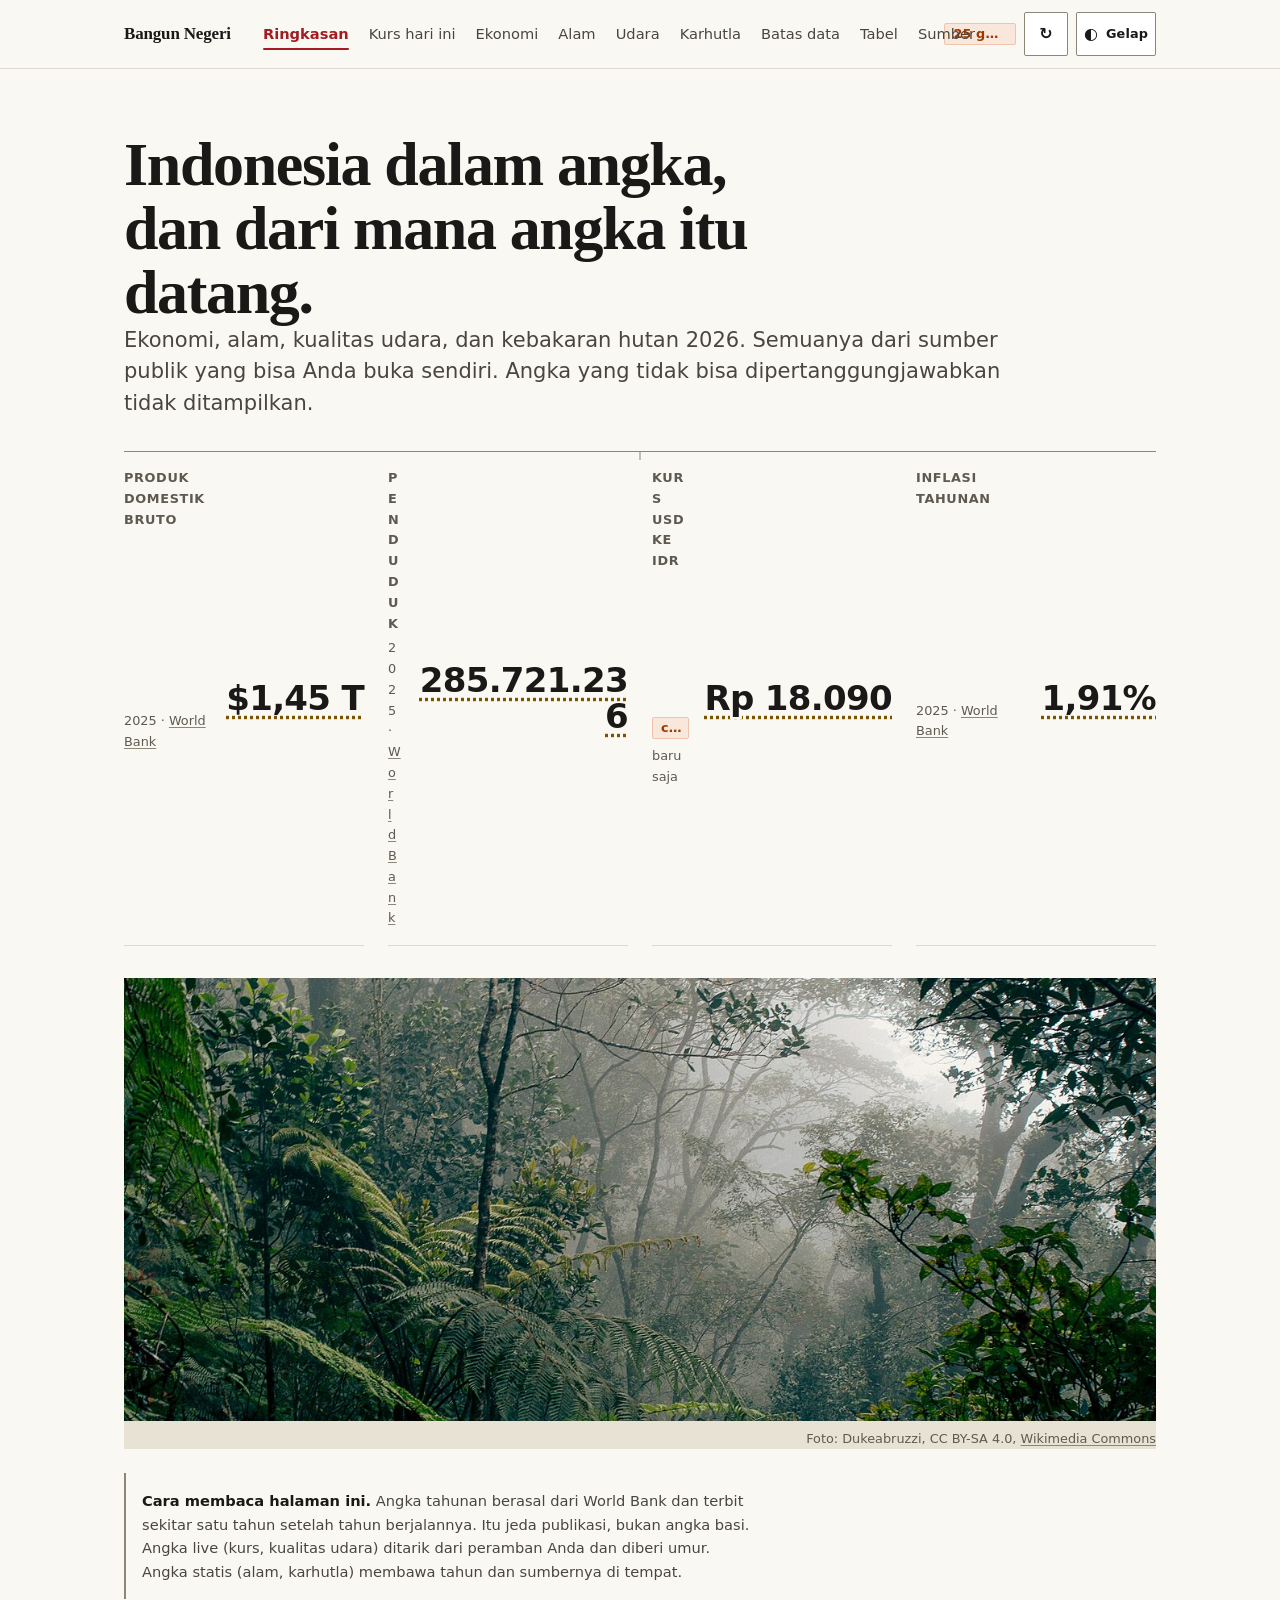
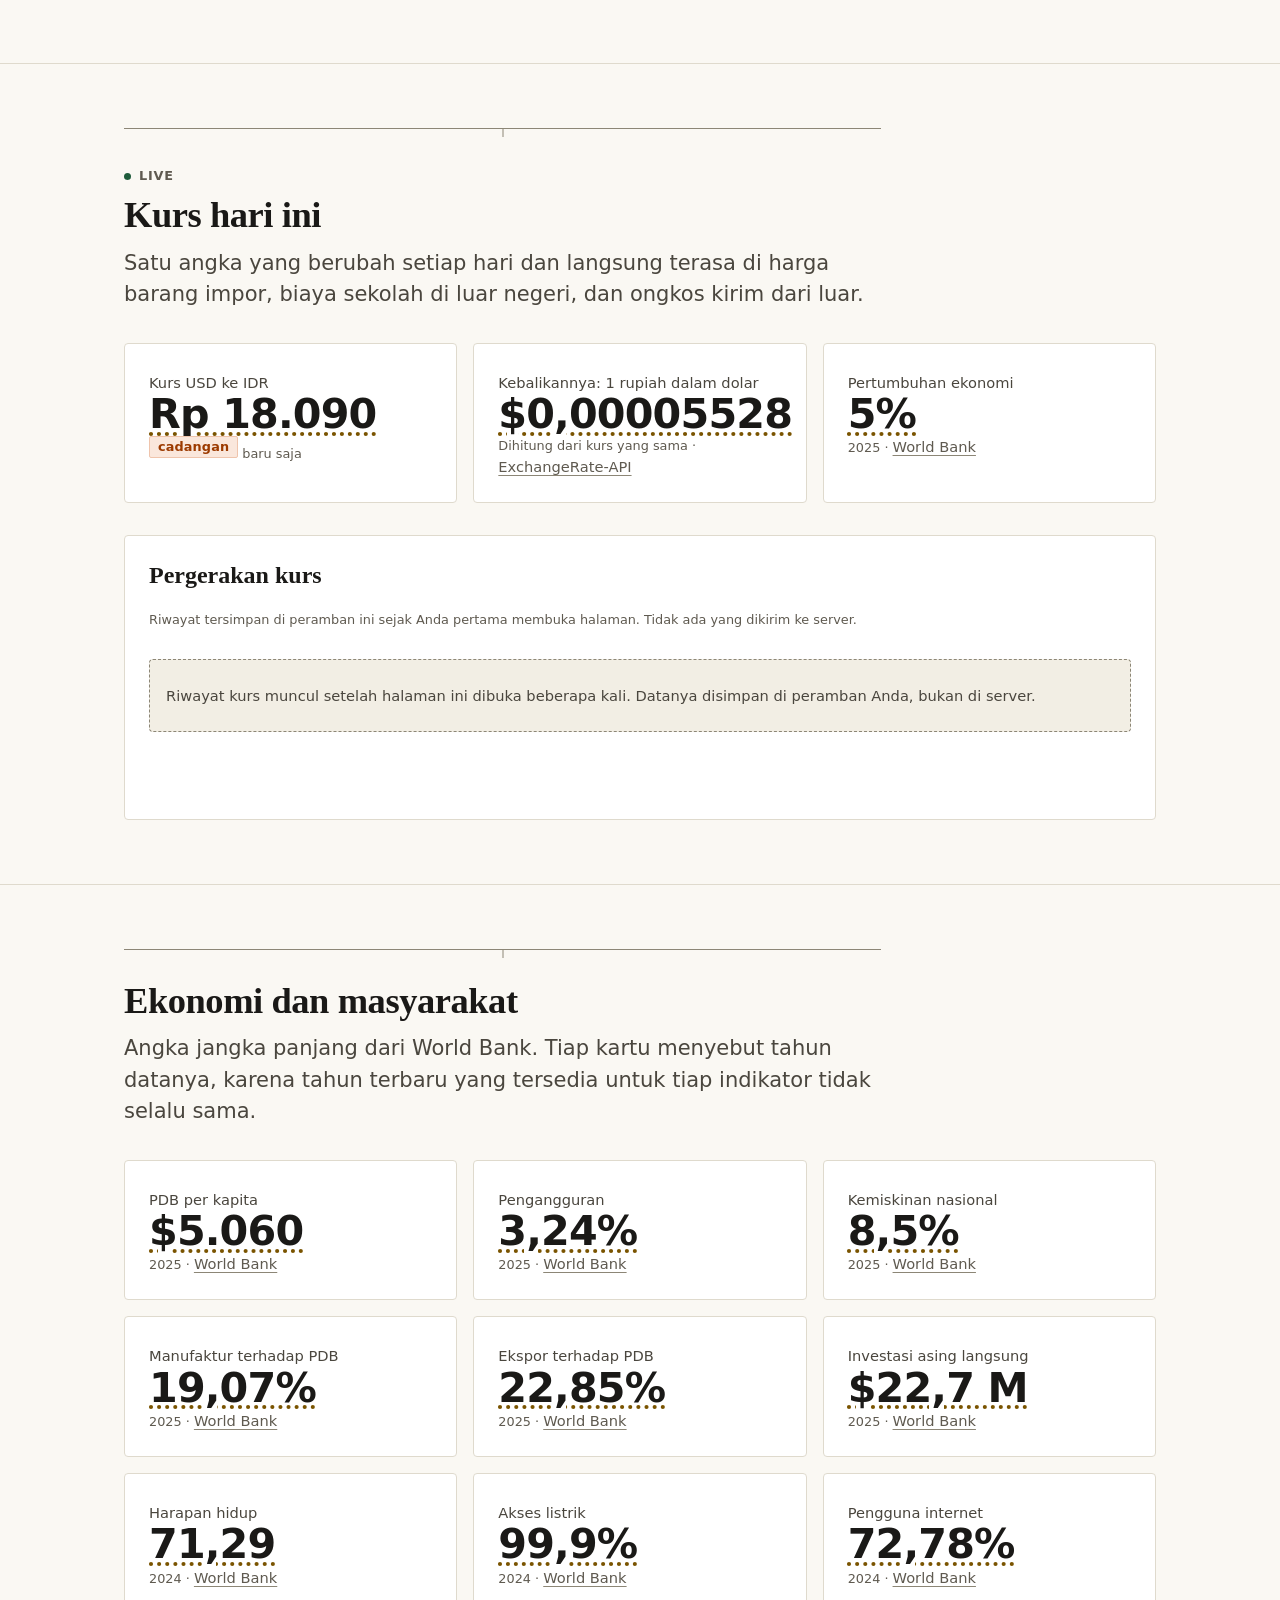
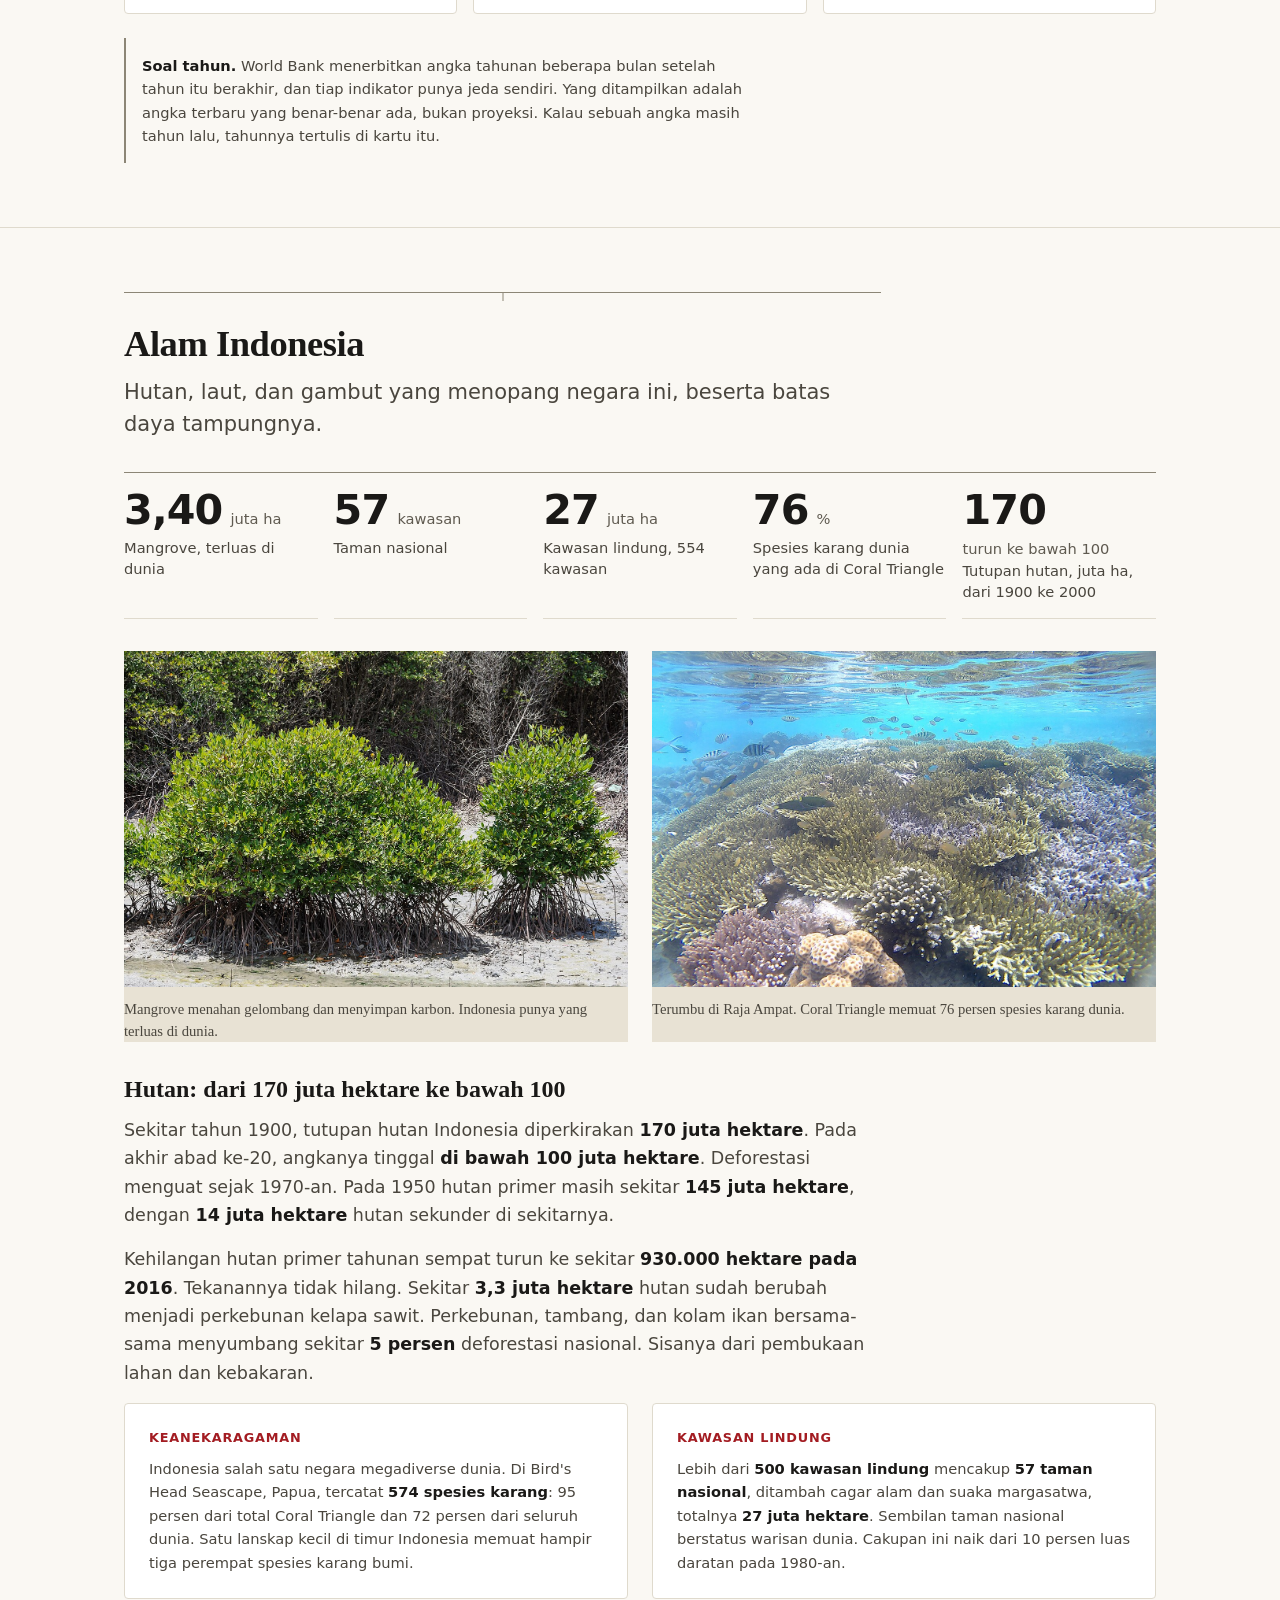
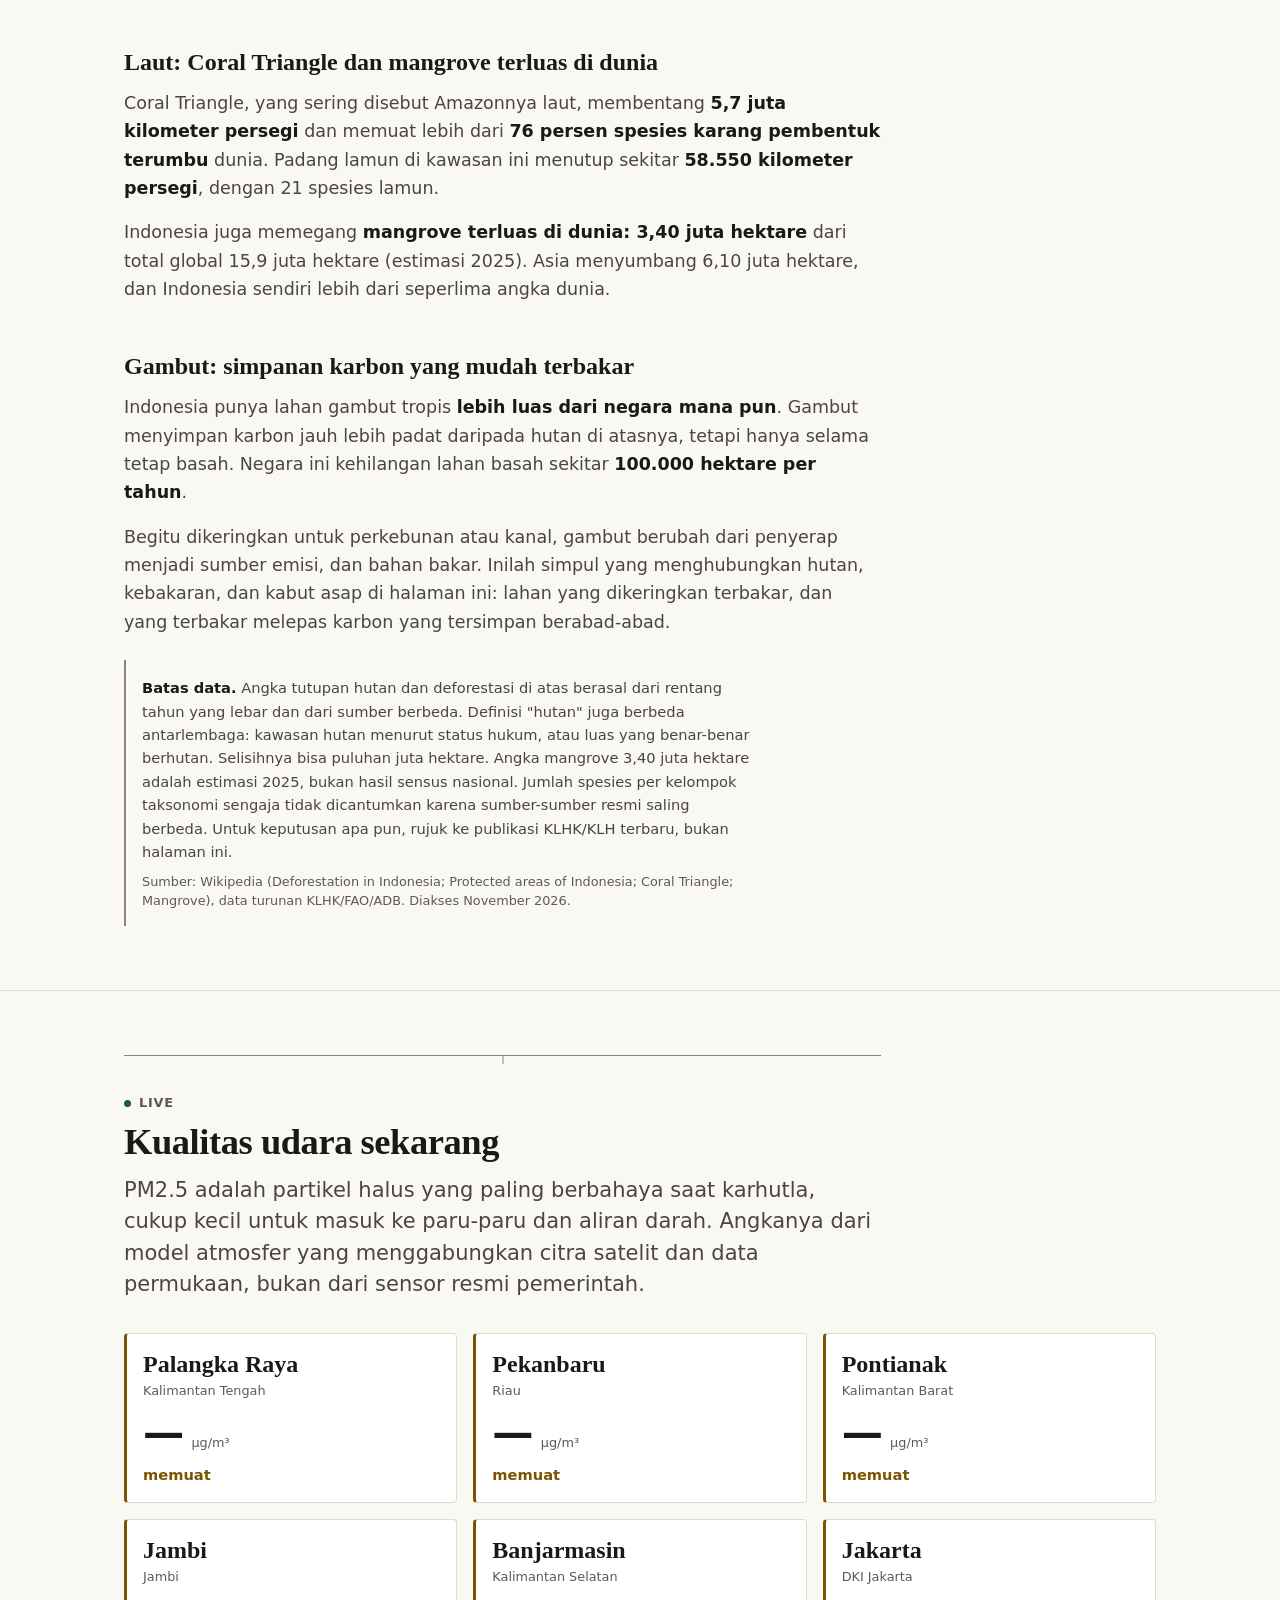
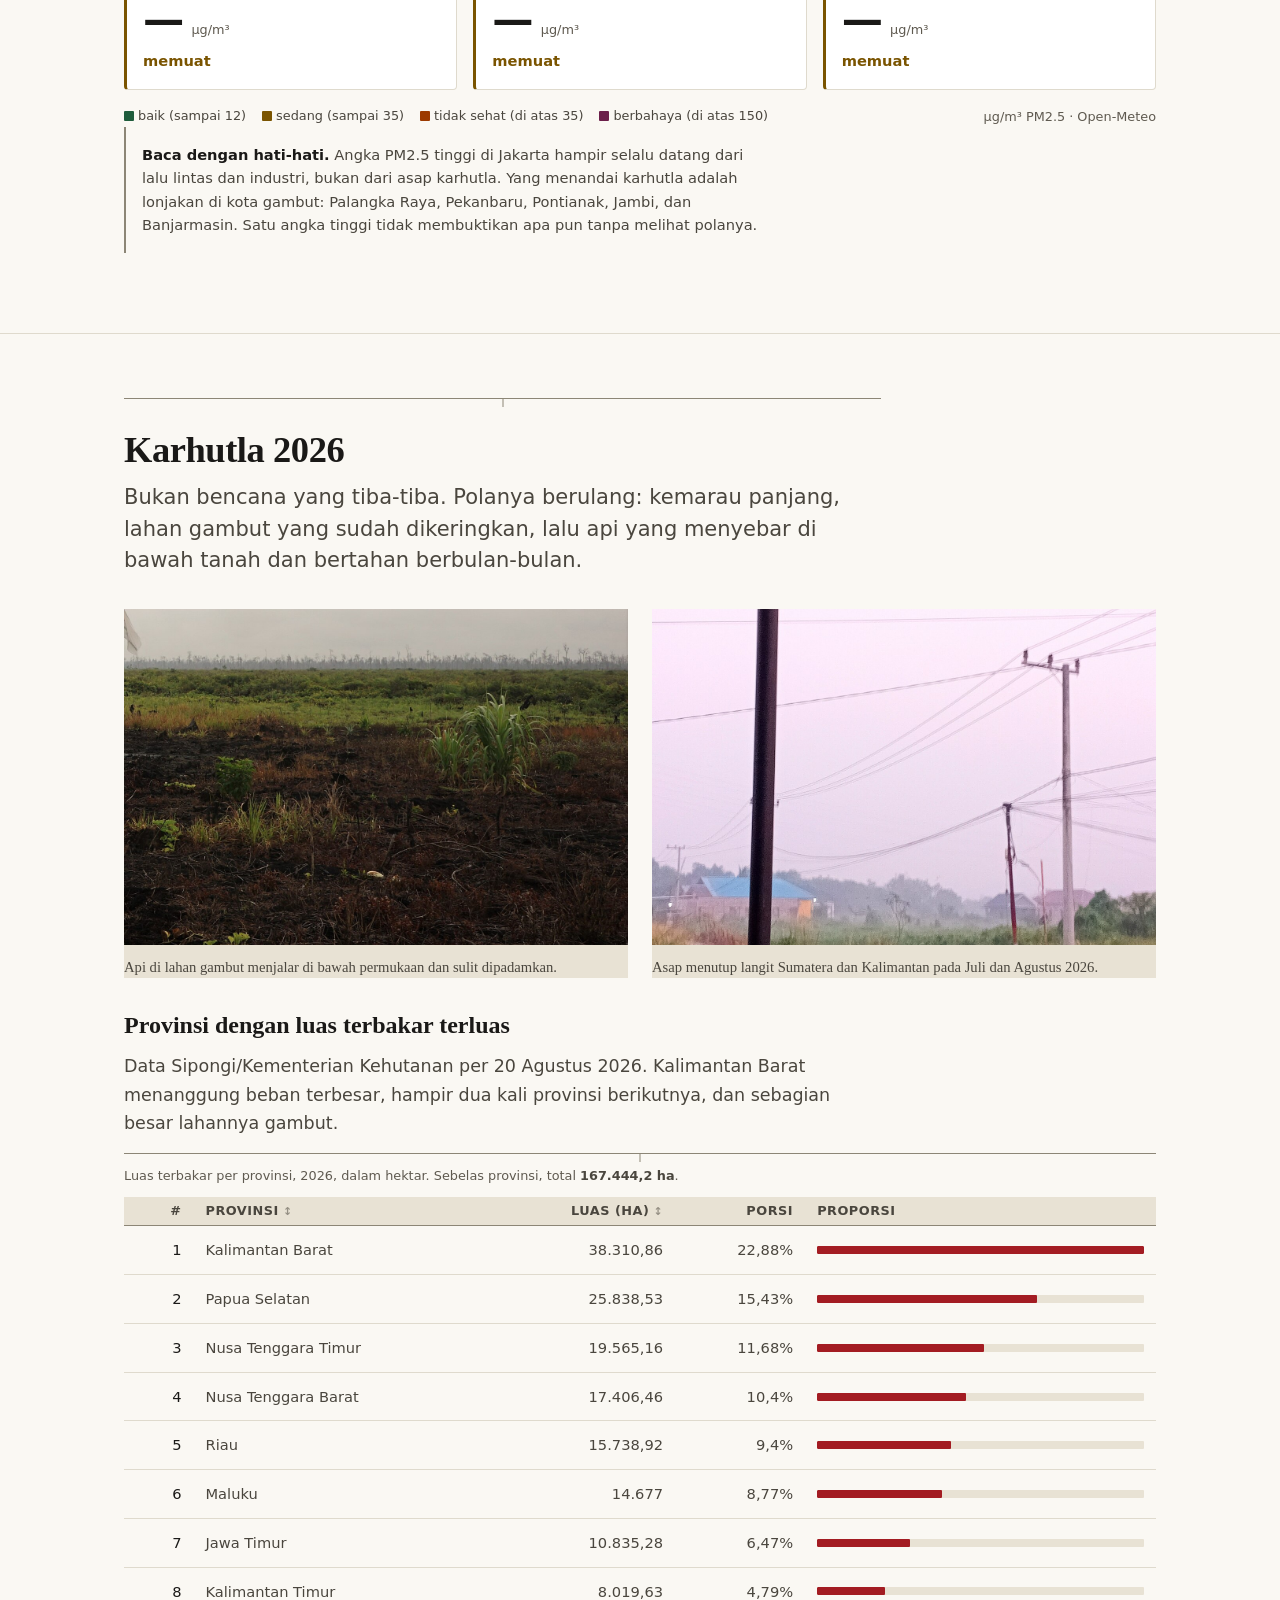
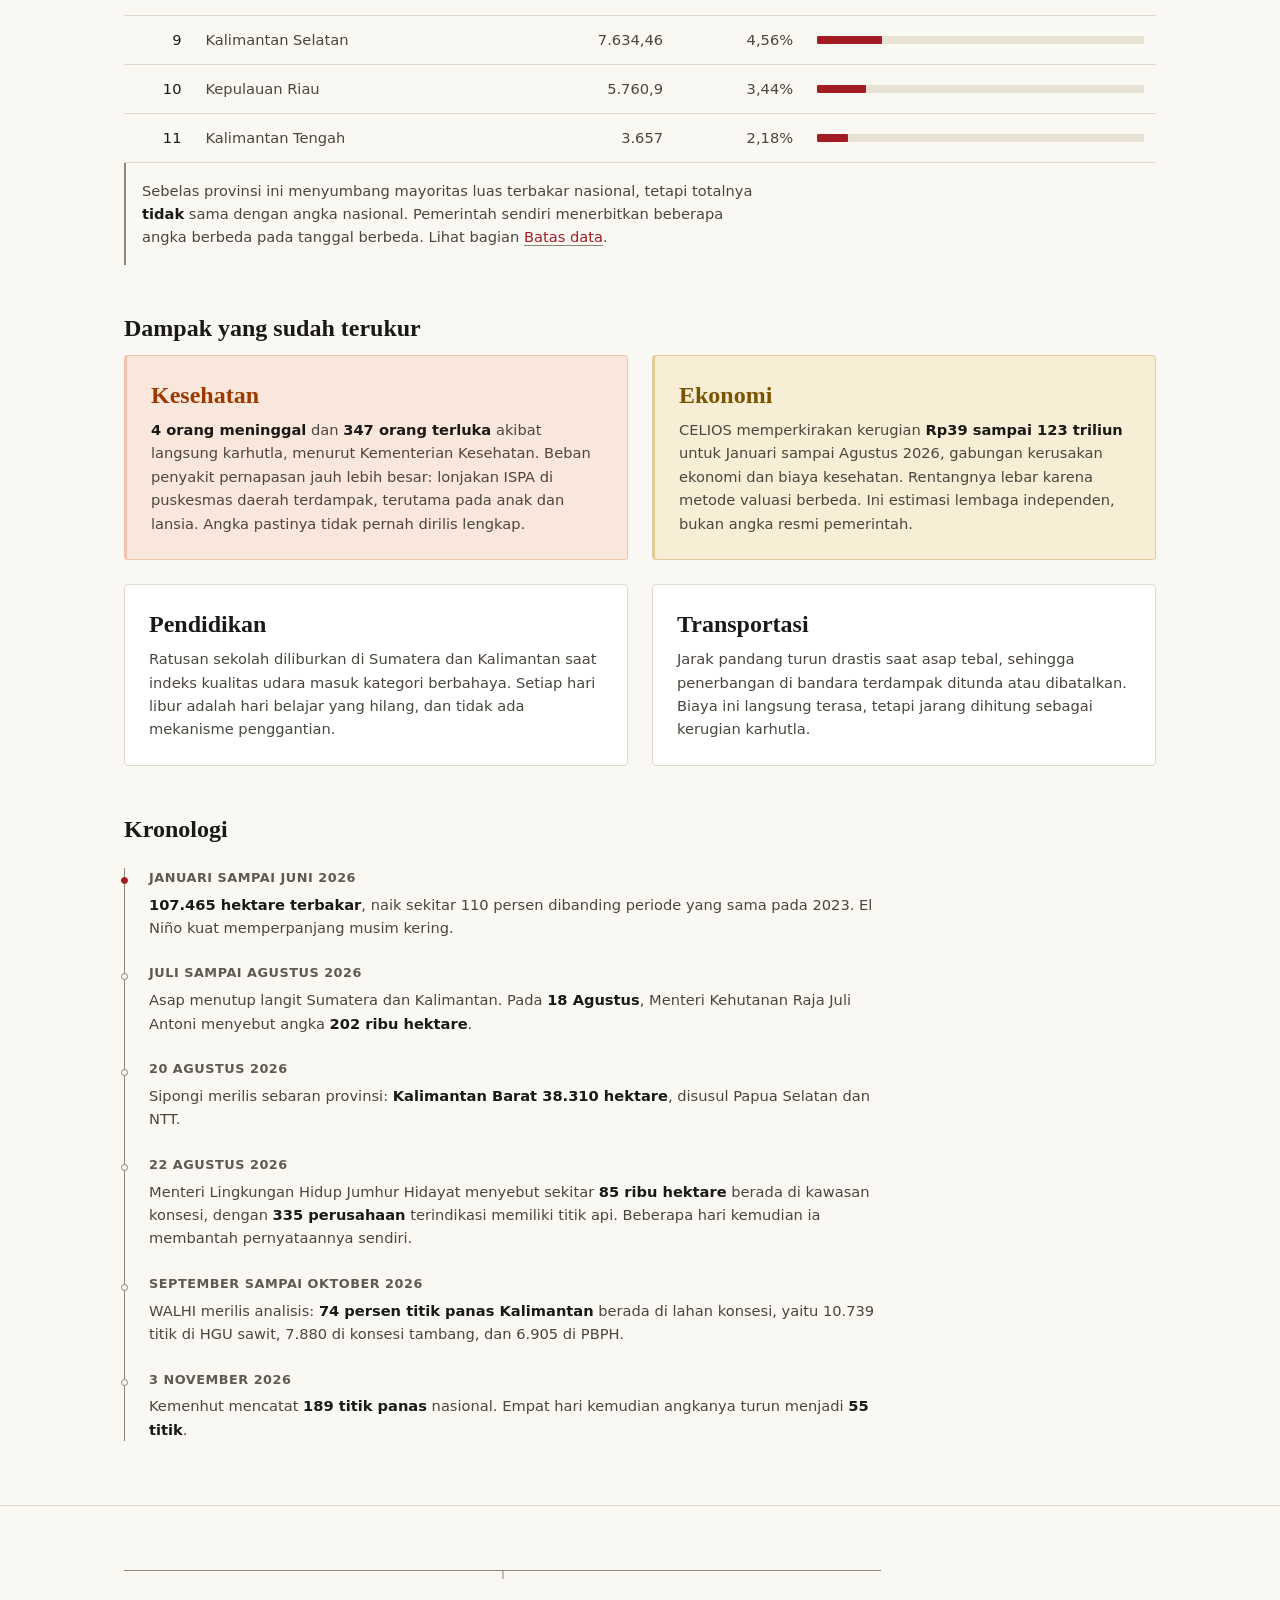
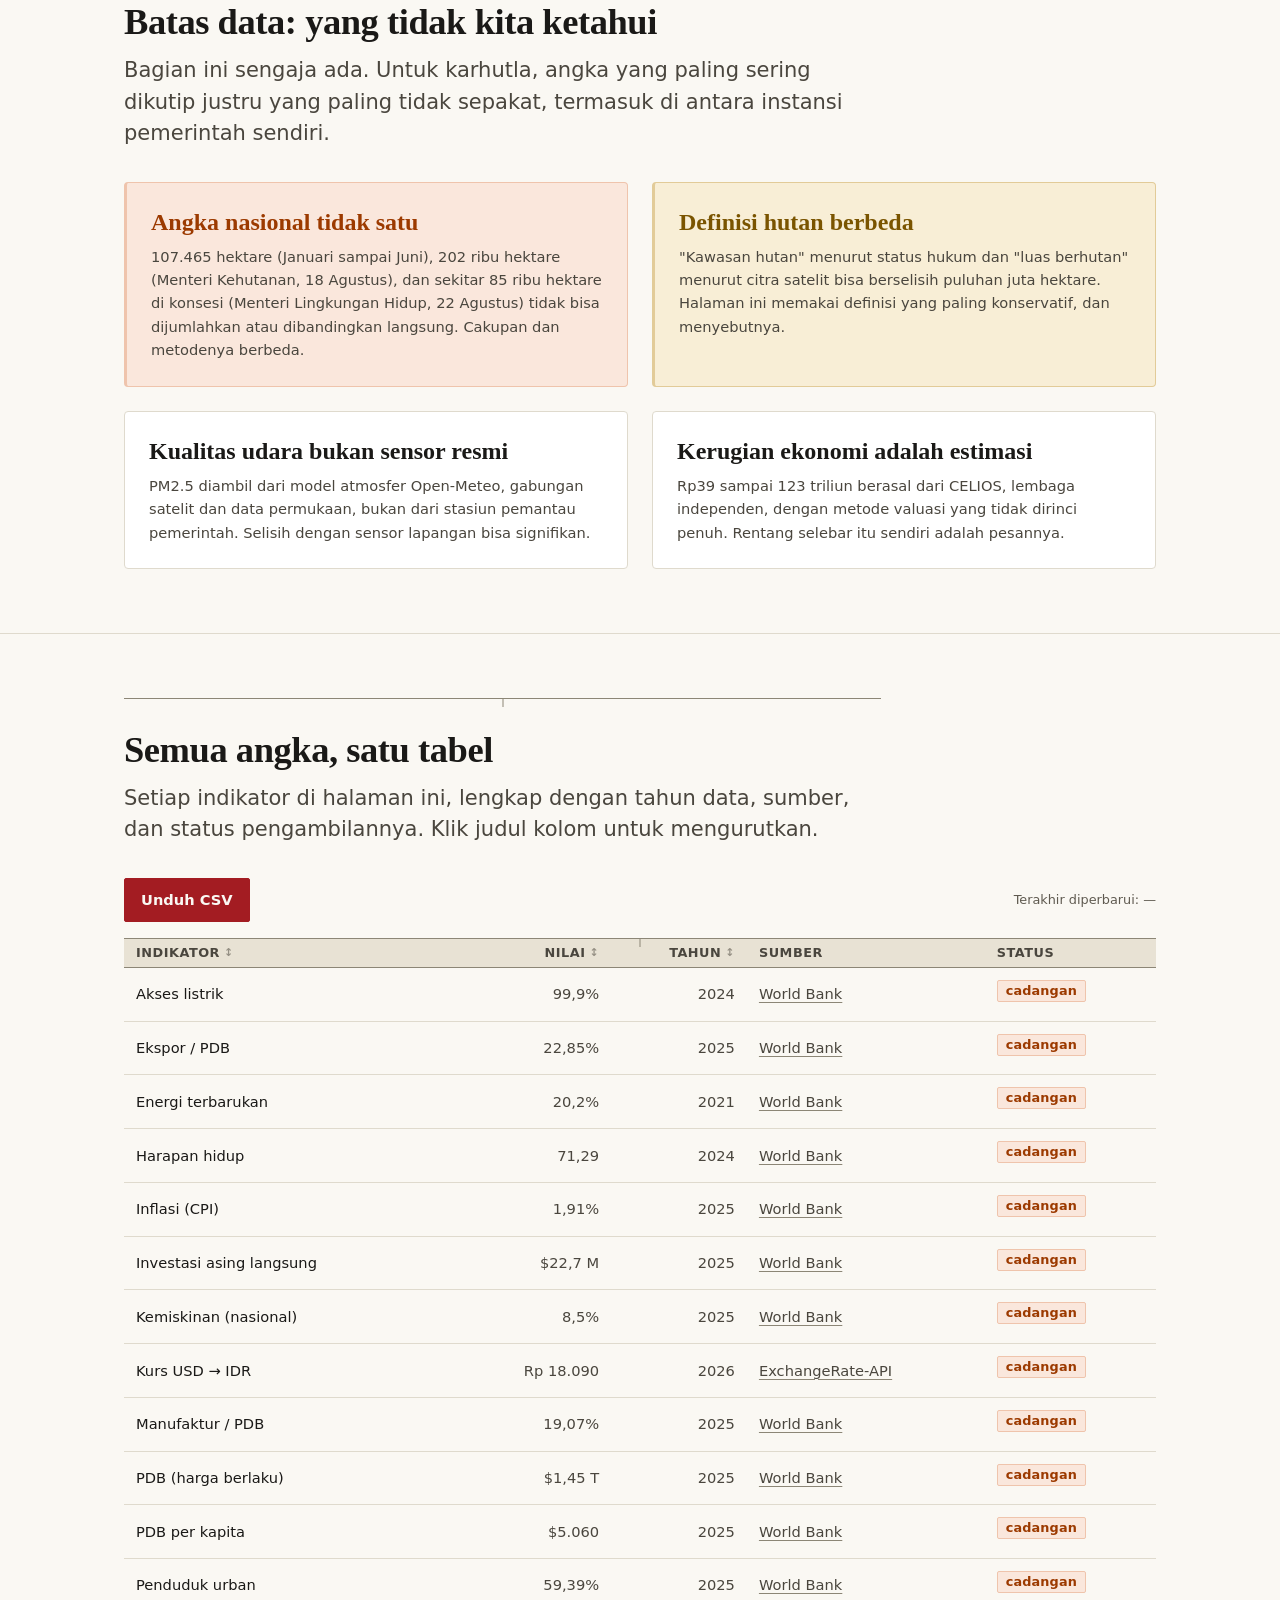
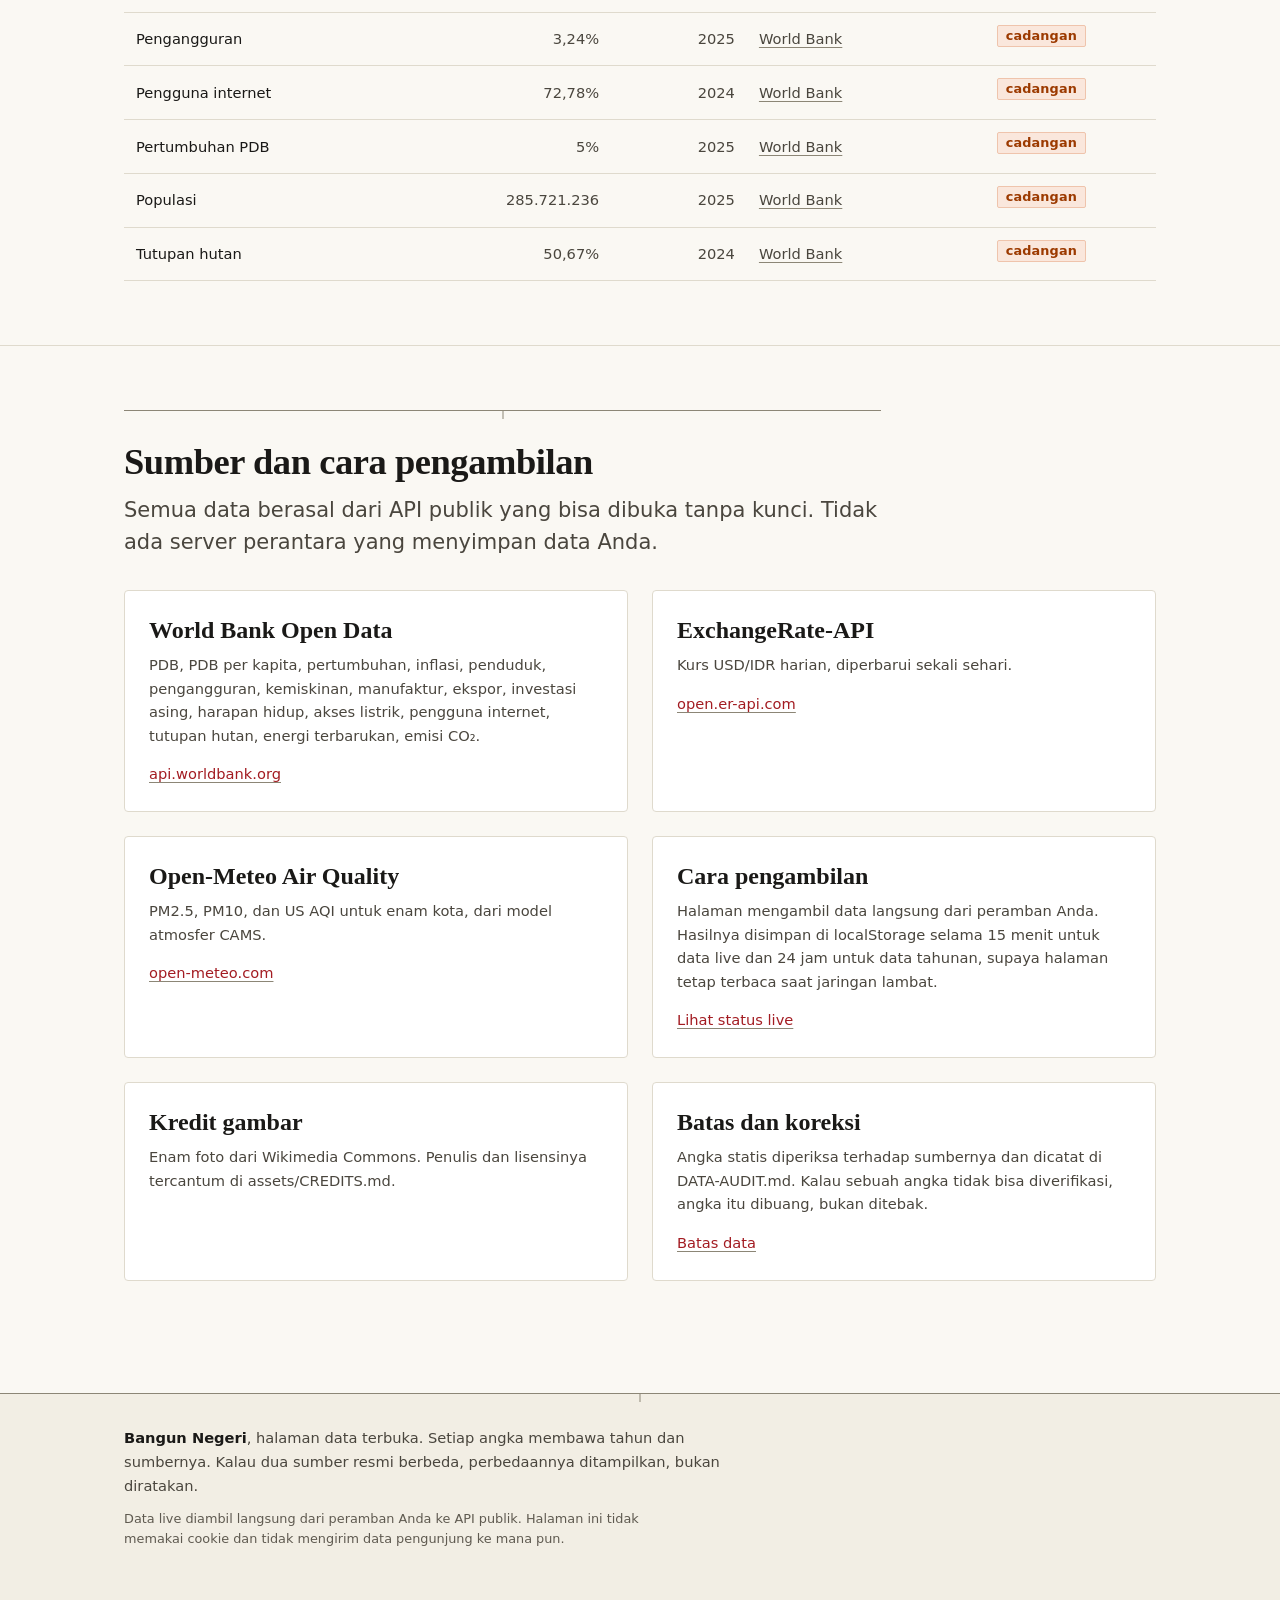
==== commit a7d064fb: "Revamp bangun-negeri: newsprint editorial design, new copy, antislop pass - v3/: DESIGN.md, CONTENT." ====
--- a/public/index.html
+++ b/public/index.html
@@ -2,11 +2,20 @@
 <html lang="id">
 <head>
 <meta charset="utf-8">
+<meta name="viewport" content="width=device-width, initial-scale=1">
+<title>Bangun Negeri: ekonomi, alam, dan karhutla Indonesia</title>
+<meta name="description" content="Angka ekonomi, alam, dan kebakaran hutan Indonesia, dengan tahun dan sumbernya. Diperbarui dari World Bank, ExchangeRate-API, dan Open-Meteo.">
+<meta name="theme-color" content="#FAF8F3" media="(prefers-color-scheme: light)">
+<meta name="theme-color" content="#141310" media="(prefers-color-scheme: dark)">
+<meta property="og:title" content="Bangun Negeri: ekonomi, alam, dan karhutla Indonesia">
+<meta property="og:description" content="Angka ekonomi, alam, dan kebakaran hutan Indonesia, dengan tahun dan sumbernya.">
+<meta property="og:type" content="website">
+<link rel="stylesheet" href="theme.css?v=1">
 <script>
 /* Path-mounted behind `tailscale serve`, which strips the /bangun-negeri prefix:
-   the backend cannot tell "/bangun-negeri" from "/bangun-negeri/", so a server-side
-   redirect is impossible. Without the trailing slash the browser resolves theme.css
-   and app.js against "/" and every asset 404s. Normalise here, before anything loads. */
+the backend cannot tell "/bangun-negeri" from "/bangun-negeri/", so a server-side
+redirect is impossible. Without the trailing slash the browser resolves theme.css
+and app.js against "/" and every asset 404s. Normalise here, before anything loads. */
 (function () {
   var p = location.pathname;
   if (p.charAt(p.length - 1) !== '/' && !/\.html?$/.test(p)) {
@@ -14,39 +23,31 @@
   }
 })();
 </script>
-<meta name="viewport" content="width=device-width, initial-scale=1">
-<title>Bangun Negeri — Data Indonesia, satu halaman</title>
-<meta name="description" content="Ekonomi, alam, dan kebakaran hutan Indonesia dalam satu halaman: angka terbaru, sumbernya, dan batas datanya.">
-<meta name="theme-color" content="#faf6ef" media="(prefers-color-scheme: light)">
-<meta name="theme-color" content="#1a1714" media="(prefers-color-scheme: dark)">
-<meta property="og:title" content="Bangun Negeri — Data Indonesia">
-<meta property="og:description" content="Ekonomi, alam, dan karhutla Indonesia: angka terbaru, sumber, dan batas datanya.">
-<meta property="og:type" content="website">
-<link rel="stylesheet" href="theme.css?v=3">
 </head>
 <body>
 <a class="skip" href="#main">Lompat ke isi</a>
 
 <header class="site">
   <div class="wrap">
-    <a class="brand" href="#intro">Bangun Negeri <span class="ver">v2.0</span></a>
+    <a class="brand" href="#intro">Bangun Negeri</a>
     <nav class="tabs" aria-label="Bagian halaman">
       <a href="#intro">Ringkasan</a>
-      <a href="#live">Live</a>
+      <a href="#live">Kurs hari ini</a>
       <a href="#struktur">Ekonomi</a>
       <a href="#alam">Alam</a>
       <a href="#udara">Udara</a>
       <a href="#karhutla">Karhutla</a>
+      <a href="#batas">Batas data</a>
       <a href="#tabel">Tabel</a>
       <a href="#sumber">Sumber</a>
     </nav>
     <div class="tools">
-      <span class="chip" id="globalStatus" role="status" aria-live="polite">memuat</span>
+      <span class="chip" id="globalStatus" role="status" aria-live="polite">memuat data</span>
       <button class="btn btn-icon" id="refreshBtn" type="button" aria-label="Muat ulang data">
-        <span aria-hidden="true">↻</span>
+        <span aria-hidden="true">&#8635;</span>
       </button>
       <button class="btn btn-icon theme-toggle" id="themeToggle" type="button" aria-pressed="false" aria-label="Mode gelap">
-        <span aria-hidden="true">◐</span><span class="theme-label">Gelap</span>
+        <span aria-hidden="true">&#9680;</span><span class="theme-label">Gelap</span>
       </button>
     </div>
   </div>
@@ -56,80 +57,76 @@
 
 <section id="intro" class="sec hero">
   <div class="wrap">
-    <p class="eyebrow">Data terbuka · diperbarui otomatis</p>
-    <h1>Indonesia dalam angka,<br>lengkap dengan sumbernya.</h1>
-    <p class="sub">Ekonomi, alam, dan kebakaran hutan dan lahan — satu halaman. Setiap angka membawa tahun, sumber, dan umurnya. Yang tidak diketahui ditulis sebagai tidak diketahui.</p>
-
-    <div class="kpi-band reveal">
+    <h1>Indonesia dalam angka,<br>dan dari mana angka itu datang.</h1>
+    <p class="sub">Ekonomi, alam, kualitas udara, dan kebakaran hutan 2026. Semuanya dari sumber publik yang bisa Anda buka sendiri. Angka yang tidak bisa dipertanggungjawabkan tidak ditampilkan.</p>
+
+    <div class="kpi-band">
       <div class="kpi">
-        <span class="kpi-label">PDB nominal</span>
-        <span class="kpi-num" data-rec="gdp" data-count="gdp" data-fmt="usd">—</span>
-        <span class="kpi-meta"><span data-year="gdp">—</span> · <a data-src="gdp" href="#sumber">World Bank</a></span>
+        <span class="kpi-label">Produk domestik bruto</span>
+        <span class="kpi-num" data-rec="gdp" data-fmt="usd">0</span>
+        <span class="kpi-meta"><span data-year="gdp">2025</span> &middot; <a data-src="gdp" href="#sumber">World Bank</a></span>
       </div>
       <div class="kpi">
         <span class="kpi-label">Penduduk</span>
-        <span class="kpi-num" data-rec="population" data-count="population" data-fmt="int">—</span>
-        <span class="kpi-meta"><span data-year="population">—</span> · <a data-src="population" href="#sumber">World Bank</a></span>
+        <span class="kpi-num" data-rec="population" data-fmt="int">0</span>
+        <span class="kpi-meta"><span data-year="population">2025</span> &middot; <a data-src="population" href="#sumber">World Bank</a></span>
       </div>
       <div class="kpi">
-        <span class="kpi-label">Kurs USD → IDR</span>
-        <span class="kpi-num" data-rec="fx_usdidr" data-fmt="rp">—</span>
-        <span class="kpi-meta"><span data-flag="fx_usdidr" class="chip">live</span> <span data-age="fx_usdidr"></span></span>
+        <span class="kpi-label">Kurs USD ke IDR</span>
+        <span class="kpi-num" data-rec="fx_usdidr" data-fmt="rp">0</span>
+        <span class="kpi-meta"><span class="chip" data-flag="fx_usdidr">memuat</span> <span data-age="fx_usdidr"></span></span>
       </div>
       <div class="kpi">
-        <span class="kpi-label">Inflasi YoY</span>
-        <span class="kpi-num" data-rec="inflation" data-fmt="pct">—</span>
-        <span class="kpi-meta"><span data-year="inflation">—</span> · <a data-src="inflation" href="#sumber">World Bank</a></span>
-      </div>
-    </div>
-
-    <figure class="hero-media reveal">
-      <img src="assets/hero.jpg" alt="Hutan tropis Indonesia" width="1600" height="900" loading="eager" decoding="async">
-      <figcaption class="credit">Foto: lihat <a href="#sumber">kredit gambar</a></figcaption>
+        <span class="kpi-label">Inflasi tahunan</span>
+        <span class="kpi-num" data-rec="inflation" data-fmt="pct">0</span>
+        <span class="kpi-meta"><span data-year="inflation">2025</span> &middot; <a data-src="inflation" href="#sumber">World Bank</a></span>
+      </div>
+    </div>
+
+    <figure class="hero-media">
+      <img src="assets/hero.jpg" alt="Hutan hujan di Borneo, dilihat dari udara" width="1600" height="900" loading="eager" fetchpriority="high" decoding="async">
+      <figcaption class="credit">Foto: Dukeabruzzi, CC BY-SA 4.0, <a href="https://commons.wikimedia.org/wiki/File:Borneo_rainforest.jpg" target="_blank" rel="noopener">Wikimedia Commons</a></figcaption>
     </figure>
 
-    <div class="caveat reveal">
-      <strong>Cara membaca halaman ini.</strong> Angka tahunan berasal dari World Bank dan tertinggal
-      sekitar satu tahun dari tahun berjalan — itu jeda publikasi, bukan angka basi. Angka live
-      (kurs, kualitas udara) ditarik langsung dari browser Anda dan diberi label umurnya. Angka
-      statis (alam, karhutla) diberi tahun dan sumbernya di tempat.
+    <div class="caveat">
+      <strong>Cara membaca halaman ini.</strong> Angka tahunan berasal dari World Bank dan terbit sekitar satu tahun setelah tahun berjalannya. Itu jeda publikasi, bukan angka basi. Angka live (kurs, kualitas udara) ditarik dari peramban Anda dan diberi umur. Angka statis (alam, karhutla) membawa tahun dan sumbernya di tempat.
     </div>
   </div>
 </section>
 
 <section id="live" class="sec">
   <div class="wrap">
-    <div class="sec-head reveal">
+    <div class="sec-head">
       <span class="live-badge"><span class="pulse" aria-hidden="true"></span>Live</span>
-      <h2 class="sec">Yang bergerak hari ini</h2>
-      <p class="sub">Kurs dan konteks global. Ditarik real-time dari API terbuka, disimpan sebentar di browser Anda supaya halaman tidak kosong saat jaringan lambat.</p>
+      <h2 class="sec">Kurs hari ini</h2>
+      <p class="sub">Satu angka yang berubah setiap hari dan langsung terasa di harga barang impor, biaya sekolah di luar negeri, dan ongkos kirim dari luar.</p>
     </div>
 
     <div class="grid3">
-      <article class="panel live-badge reveal">
-        <div class="stat-label">Kurs USD → IDR</div>
-        <div class="stat-num" data-rec="fx_usdidr" data-fmt="rp">—</div>
-        <div class="src-note"><span class="chip" data-flag="fx_usdidr">live</span> <span data-age="fx_usdidr"></span></div>
-      </article>
-      <article class="panel reveal">
-        <div class="stat-label">Kurs IDR → USD</div>
-        <div class="stat-num sub" data-rec="fx_idrusd">—</div>
-        <div class="src-note">1 rupiah dalam dolar AS · <a data-src="fx_idrusd" href="#sumber">ExchangeRate-API</a></div>
-      </article>
-      <article class="panel reveal">
-        <div class="stat-label">Pertumbuhan PDB</div>
-        <div class="stat-num" data-rec="gdp_growth" data-fmt="pct">—</div>
-        <div class="src-note"><span data-year="gdp_growth">—</span> · <a data-src="gdp_growth" href="#sumber">World Bank</a></div>
-      </article>
-    </div>
-
-    <div class="chart-wrap reveal">
+      <article class="panel">
+        <div class="stat-label">Kurs USD ke IDR</div>
+        <div class="stat-num" data-rec="fx_usdidr" data-fmt="rp">0</div>
+        <div class="src-note"><span class="chip" data-flag="fx_usdidr">memuat</span> <span data-age="fx_usdidr"></span></div>
+      </article>
+      <article class="panel">
+        <div class="stat-label">Kebalikannya: 1 rupiah dalam dolar</div>
+        <div class="stat-num" data-rec="fx_idrusd" data-fmt="ratio">0</div>
+        <div class="src-note">Dihitung dari kurs yang sama &middot; <a data-src="fx_idrusd" href="#sumber">ExchangeRate-API</a></div>
+      </article>
+      <article class="panel">
+        <div class="stat-label">Pertumbuhan ekonomi</div>
+        <div class="stat-num" data-rec="gdp_growth" data-fmt="pct">0</div>
+        <div class="src-note"><span data-year="gdp_growth">2025</span> &middot; <a data-src="gdp_growth" href="#sumber">World Bank</a></div>
+      </article>
+    </div>
+
+    <div class="chart-wrap">
       <div class="chart-head">
         <h3>Pergerakan kurs</h3>
-        <p class="src-note">Riwayat singkat yang tersimpan di browser ini sejak Anda pertama membuka halaman.</p>
+        <p class="src-note">Riwayat tersimpan di peramban ini sejak Anda pertama membuka halaman. Tidak ada yang dikirim ke server.</p>
       </div>
       <div class="chart" id="fxChart" role="img" aria-label="Grafik pergerakan kurs USD ke IDR">
-        <div class="skeleton" style="height:120px"></div>
+        <div class="skeleton" style="height:140px"></div>
       </div>
       <div class="legend" id="fxLegend"></div>
     </div>
@@ -138,134 +135,131 @@
 
 <section id="struktur" class="sec">
   <div class="wrap">
-    <div class="sec-head reveal">
-      <h2 class="sec">Ekonomi &amp; masyarakat</h2>
-      <p class="sub">Gambaran jangka panjang: penduduk, tenaga kerja, kemiskinan, dan struktur ekonomi. Angka tahunan World Bank, dengan tahun datanya ditandai di tiap kartu.</p>
+    <div class="sec-head">
+      <h2 class="sec">Ekonomi dan masyarakat</h2>
+      <p class="sub">Angka jangka panjang dari World Bank. Tiap kartu menyebut tahun datanya, karena tahun terbaru yang tersedia untuk tiap indikator tidak selalu sama.</p>
     </div>
 
     <div class="grid3" id="structGrid">
-      <article class="panel reveal">
+      <article class="panel">
         <div class="stat-label">PDB per kapita</div>
-        <div class="stat-num" data-rec="gdp_pc" data-fmt="usd">—</div>
-        <div class="src-note"><span data-year="gdp_pc">—</span> · <a data-src="gdp_pc" href="#sumber">World Bank</a></div>
-      </article>
-      <article class="panel reveal">
+        <div class="stat-num" data-rec="gdp_pc" data-fmt="usd">0</div>
+        <div class="src-note"><span data-year="gdp_pc">2025</span> &middot; <a data-src="gdp_pc" href="#sumber">World Bank</a></div>
+      </article>
+      <article class="panel">
         <div class="stat-label">Pengangguran</div>
-        <div class="stat-num" data-rec="unemployment" data-fmt="pct">—</div>
-        <div class="src-note"><span data-year="unemployment">—</span> · <a data-src="unemployment" href="#sumber">World Bank</a></div>
-      </article>
-      <article class="panel reveal">
+        <div class="stat-num" data-rec="unemployment" data-fmt="pct">0</div>
+        <div class="src-note"><span data-year="unemployment">2025</span> &middot; <a data-src="unemployment" href="#sumber">World Bank</a></div>
+      </article>
+      <article class="panel">
         <div class="stat-label">Kemiskinan nasional</div>
-        <div class="stat-num" data-rec="poverty" data-fmt="pct">—</div>
-        <div class="src-note"><span data-year="poverty">—</span> · <a data-src="poverty" href="#sumber">World Bank</a></div>
-      </article>
-      <article class="panel reveal">
-        <div class="stat-label">Manufaktur / PDB</div>
-        <div class="stat-num" data-rec="manufacturing" data-fmt="pct">—</div>
-        <div class="src-note"><span data-year="manufacturing">—</span> · <a data-src="manufacturing" href="#sumber">World Bank</a></div>
-      </article>
-      <article class="panel reveal">
-        <div class="stat-label">Ekspor / PDB</div>
-        <div class="stat-num" data-rec="exports" data-fmt="pct">—</div>
-        <div class="src-note"><span data-year="exports">—</span> · <a data-src="exports" href="#sumber">World Bank</a></div>
-      </article>
-      <article class="panel reveal">
+        <div class="stat-num" data-rec="poverty" data-fmt="pct">0</div>
+        <div class="src-note"><span data-year="poverty">2025</span> &middot; <a data-src="poverty" href="#sumber">World Bank</a></div>
+      </article>
+      <article class="panel">
+        <div class="stat-label">Manufaktur terhadap PDB</div>
+        <div class="stat-num" data-rec="manufacturing" data-fmt="pct">0</div>
+        <div class="src-note"><span data-year="manufacturing">2025</span> &middot; <a data-src="manufacturing" href="#sumber">World Bank</a></div>
+      </article>
+      <article class="panel">
+        <div class="stat-label">Ekspor terhadap PDB</div>
+        <div class="stat-num" data-rec="exports" data-fmt="pct">0</div>
+        <div class="src-note"><span data-year="exports">2025</span> &middot; <a data-src="exports" href="#sumber">World Bank</a></div>
+      </article>
+      <article class="panel">
         <div class="stat-label">Investasi asing langsung</div>
-        <div class="stat-num sub" data-rec="fdi" data-fmt="usd">—</div>
-        <div class="src-note"><span data-year="fdi">—</span> · <a data-src="fdi" href="#sumber">World Bank</a></div>
-      </article>
-      <article class="panel reveal">
+        <div class="stat-num" data-rec="fdi" data-fmt="usd">0</div>
+        <div class="src-note"><span data-year="fdi">2025</span> &middot; <a data-src="fdi" href="#sumber">World Bank</a></div>
+      </article>
+      <article class="panel">
         <div class="stat-label">Harapan hidup</div>
-        <div class="stat-num" data-rec="life_exp">—</div>
-        <div class="src-note"><span data-year="life_exp">—</span> · <a data-src="life_exp" href="#sumber">World Bank</a></div>
-      </article>
-      <article class="panel reveal">
+        <div class="stat-num" data-rec="life_exp" data-fmt="num1">0</div>
+        <div class="src-note"><span data-year="life_exp">2025</span> &middot; <a data-src="life_exp" href="#sumber">World Bank</a></div>
+      </article>
+      <article class="panel">
         <div class="stat-label">Akses listrik</div>
-        <div class="stat-num" data-rec="electricity" data-fmt="pct">—</div>
-        <div class="src-note"><span data-year="electricity">—</span> · <a data-src="electricity" href="#sumber">World Bank</a></div>
-      </article>
-      <article class="panel reveal">
+        <div class="stat-num" data-rec="electricity" data-fmt="pct">0</div>
+        <div class="src-note"><span data-year="electricity">2025</span> &middot; <a data-src="electricity" href="#sumber">World Bank</a></div>
+      </article>
+      <article class="panel">
         <div class="stat-label">Pengguna internet</div>
-        <div class="stat-num" data-rec="internet" data-fmt="pct">—</div>
-        <div class="src-note"><span data-year="internet">—</span> · <a data-src="internet" href="#sumber">World Bank</a></div>
-      </article>
-    </div>
-
-    <div class="caveat reveal">
-      <strong>Catatan:</strong> indikator tahunan berasal dari World Bank Open Data, yang
-      mempublikasikan angka dengan jeda beberapa bulan setelah tahun berjalan. Angka terbaru
-      yang tersedia ditampilkan beserta tahunnya — bukan proyeksi. Tiap kartu menandai tahun
-      datanya, dan kurs diperbarui tiap hari.
+        <div class="stat-num" data-rec="internet" data-fmt="pct">0</div>
+        <div class="src-note"><span data-year="internet">2025</span> &middot; <a data-src="internet" href="#sumber">World Bank</a></div>
+      </article>
+    </div>
+
+    <div class="caveat">
+      <strong>Soal tahun.</strong> World Bank menerbitkan angka tahunan beberapa bulan setelah tahun itu berakhir, dan tiap indikator punya jeda sendiri. Yang ditampilkan adalah angka terbaru yang benar-benar ada, bukan proyeksi. Kalau sebuah angka masih tahun lalu, tahunnya tertulis di kartu itu.
     </div>
   </div>
 </section>
 
 <section id="alam" class="sec">
   <div class="wrap">
-    <div class="sec-head reveal">
+    <div class="sec-head">
       <h2 class="sec">Alam Indonesia</h2>
-      <p class="sub">Hutan, laut, dan gambut yang menopang negara ini — beserta batas daya tampungnya.</p>
-    </div>
-
-    <div class="stat-row reveal">
+      <p class="sub">Hutan, laut, dan gambut yang menopang negara ini, beserta batas daya tampungnya.</p>
+    </div>
+
+    <div class="stat-row">
       <div class="stat">
         <div class="stat-num">3,40<span class="stat-unit">juta ha</span></div>
-        <div class="stat-label">Mangrove — terluas di dunia</div>
+        <div class="stat-label">Mangrove, terluas di dunia</div>
       </div>
       <div class="stat">
-        <div class="stat-num">57</div>
+        <div class="stat-num">57<span class="stat-unit">kawasan</span></div>
         <div class="stat-label">Taman nasional</div>
       </div>
       <div class="stat">
-        <div class="stat-num">36,1<span class="stat-unit">juta ha</span></div>
-        <div class="stat-label">Total kawasan lindung</div>
+        <div class="stat-num">27<span class="stat-unit">juta ha</span></div>
+        <div class="stat-label">Kawasan lindung, 554 kawasan</div>
       </div>
       <div class="stat">
         <div class="stat-num">76<span class="stat-unit">%</span></div>
-        <div class="stat-label">Spesies karang dunia di Coral Triangle</div>
+        <div class="stat-label">Spesies karang dunia yang ada di Coral Triangle</div>
       </div>
       <div class="stat">
-        <div class="stat-num">170<span class="stat-unit">→ &lt;100</span></div>
-        <div class="stat-label">Tutupan hutan, juta ha (1900 → 2000)</div>
+        <div class="stat-num">170<span class="stat-unit">turun ke bawah 100</span></div>
+        <div class="stat-label">Tutupan hutan, juta ha, dari 1900 ke 2000</div>
       </div>
     </div>
 
     <div class="grid2">
-      <figure class="card-media reveal">
-        <img src="assets/mangrove.jpg" alt="Hutan mangrove di Indonesia" width="1200" height="800" loading="lazy" decoding="async">
-        <figcaption>Mangrove — penjaga garis pantai dan penyerap karbon.</figcaption>
+      <figure class="card-media">
+        <img src="assets/mangrove.jpg" alt="Akar mangrove di atas air di Benoa, Bali" width="1200" height="800" loading="lazy" decoding="async">
+        <figcaption>Mangrove menahan gelombang dan menyimpan karbon. Indonesia punya yang terluas di dunia.</figcaption>
       </figure>
-      <figure class="card-media reveal">
-        <img src="assets/reef.jpg" alt="Terumbu karang di Coral Triangle" width="1200" height="800" loading="lazy" decoding="async">
-        <figcaption>Coral Triangle — pusat keanekaragaman karang dunia.</figcaption>
+      <figure class="card-media">
+        <img src="assets/reef.jpg" alt="Terumbu karang berwarna di Raja Ampat" width="1200" height="800" loading="lazy" decoding="async">
+        <figcaption>Terumbu di Raja Ampat. Coral Triangle memuat 76 persen spesies karang dunia.</figcaption>
       </figure>
     </div>
 
-    <h3 class="reveal">Hutan: dari 170 juta hektare ke bawah 100</h3>
-    <p class="reveal">Pada sekitar tahun 1900 tutupan hutan Indonesia diperkirakan <strong>170 juta hektare</strong>. Pada akhir abad ke-20 angka itu tinggal <strong>di bawah 100 juta hektare</strong>. Deforestasi menguat sejak 1970-an dan terus berlanjut; pada 1950 hutan primer masih sekitar 145 juta ha dengan 14 juta ha hutan sekunder di sekitarnya.</p>
-    <p class="reveal">Kehilangan hutan primer tahunan sempat turun menjadi sekitar <strong>930.000 hektare pada 2016</strong>, tetapi tekanannya tidak hilang — sekitar <strong>3,3 juta hektare</strong> hutan telah berubah menjadi perkebunan kelapa sawit. Perkebunan, tambang, dan kolam ikan bersama-sama menyumbang sekitar 5% deforestasi nasional; sisanya datang dari pembukaan lahan dan kebakaran.</p>
+    <h3>Hutan: dari 170 juta hektare ke bawah 100</h3>
+    <p>Sekitar tahun 1900, tutupan hutan Indonesia diperkirakan <strong>170 juta hektare</strong>. Pada akhir abad ke-20, angkanya tinggal <strong>di bawah 100 juta hektare</strong>. Deforestasi menguat sejak 1970-an. Pada 1950 hutan primer masih sekitar <strong>145 juta hektare</strong>, dengan <strong>14 juta hektare</strong> hutan sekunder di sekitarnya.</p>
+    <p>Kehilangan hutan primer tahunan sempat turun ke sekitar <strong>930.000 hektare pada 2016</strong>. Tekanannya tidak hilang. Sekitar <strong>3,3 juta hektare</strong> hutan sudah berubah menjadi perkebunan kelapa sawit. Perkebunan, tambang, dan kolam ikan bersama-sama menyumbang sekitar <strong>5 persen</strong> deforestasi nasional. Sisanya dari pembukaan lahan dan kebakaran.</p>
 
     <div class="grid2">
-      <div class="panel reveal">
+      <div class="panel">
         <span class="alam-tag">Keanekaragaman</span>
-        <p>Indonesia adalah salah satu negara <em>megadiverse</em> dunia. Di Bird's Head Seascape, Papua, tercatat <strong>574 spesies karang</strong> — 95% dari total Coral Triangle dan 72% dari seluruh dunia. Satu lanskap kecil di timur Indonesia memuat hampir tiga perempat spesies karang bumi.</p>
-      </div>
-      <div class="panel reveal">
+        <p>Indonesia salah satu negara megadiverse dunia. Di Bird's Head Seascape, Papua, tercatat <strong>574 spesies karang</strong>: 95 persen dari total Coral Triangle dan 72 persen dari seluruh dunia. Satu lanskap kecil di timur Indonesia memuat hampir tiga perempat spesies karang bumi.</p>
+      </div>
+      <div class="panel">
         <span class="alam-tag">Kawasan lindung</span>
-        <p>Lebih dari <strong>500 kawasan lindung</strong> mencakup <strong>57 taman nasional</strong> dan sejumlah cagar alam serta suaka margasatwa, totalnya <strong>36,1 juta hektare</strong>. Sembilan taman nasional di antaranya berstatus warisan dunia. Cakupan ini naik dari 10% luas daratan pada era 1980-an.</p>
-      </div>
-    </div>
-
-    <h3 class="reveal">Laut: Coral Triangle dan mangrove terluas di dunia</h3>
-    <p class="reveal">Coral Triangle — "Amazonnya laut" — membentang <strong>5,7 juta kilometer persegi</strong> perairan dan memuat lebih dari <strong>76% spesies karang pembentuk terumbu</strong> dunia. Padang lamun di kawasan ini menutup sekitar <strong>58.550 km²</strong> dengan 21 spesies lamun.</p>
-    <p class="reveal">Indonesia juga memegang <strong>mangrove terluas di dunia: 3,40 juta hektare</strong> dari total global 15,9 juta ha (estimasi 2025). Asia menyumbang 6,10 juta ha, dan Indonesia sendiri lebih dari seperlima angka dunia.</p>
-
-    <h3 class="reveal">Gambut: simpanan karbon yang mudah terbakar</h3>
-    <p class="reveal">Indonesia memiliki lahan gambut tropis <strong>lebih luas dari negara mana pun</strong>. Gambut menyimpan karbon jauh lebih padat daripada hutan di atasnya, tetapi hanya selama tetap basah. Negara ini kehilangan lahan basah sekitar <strong>100.000 hektare per tahun</strong>.</p>
-    <p class="reveal">Sekali dikeringkan untuk perkebunan atau kanal, gambut berubah dari penyerap menjadi sumber emisi — dan bahan bakar. Inilah simpul yang menghubungkan hutan, kebakaran, dan kabut asap di halaman ini: lahan yang dikeringkan terbakar, dan yang terbakar melepas karbon yang tersimpan berabad-abad.</p>
-
-    <div class="caveat reveal" id="alamCaveat">
-      <strong>Batas data.</strong> Angka tutupan hutan dan deforestasi di atas berasal dari rentang tahun yang lebar dan dari sumber berbeda; definisi "hutan" (kawasan hutan berdasarkan status hukum vs. luas yang benar-benar berhutan) berbeda-beda antarlembaga dan selisihnya bisa puluhan juta hektare. Angka mangrove 3,40 juta ha adalah estimasi 2025, bukan hasil sensus nasional. Jumlah spesies per kelompok taksonomi sengaja tidak dicantumkan karena sumber-sumber resmi saling berbeda. Untuk keputusan apa pun, rujuk ke publikasi KLHK/KLH terbaru, bukan halaman ini.
+        <p>Lebih dari <strong>500 kawasan lindung</strong> mencakup <strong>57 taman nasional</strong>, ditambah cagar alam dan suaka margasatwa, totalnya <strong>27 juta hektare</strong>. Sembilan taman nasional berstatus warisan dunia. Cakupan ini naik dari 10 persen luas daratan pada 1980-an.</p>
+      </div>
+    </div>
+
+    <h3>Laut: Coral Triangle dan mangrove terluas di dunia</h3>
+    <p>Coral Triangle, yang sering disebut Amazonnya laut, membentang <strong>5,7 juta kilometer persegi</strong> dan memuat lebih dari <strong>76 persen spesies karang pembentuk terumbu</strong> dunia. Padang lamun di kawasan ini menutup sekitar <strong>58.550 kilometer persegi</strong>, dengan 21 spesies lamun.</p>
+    <p>Indonesia juga memegang <strong>mangrove terluas di dunia: 3,40 juta hektare</strong> dari total global 15,9 juta hektare (estimasi 2025). Asia menyumbang 6,10 juta hektare, dan Indonesia sendiri lebih dari seperlima angka dunia.</p>
+
+    <h3>Gambut: simpanan karbon yang mudah terbakar</h3>
+    <p>Indonesia punya lahan gambut tropis <strong>lebih luas dari negara mana pun</strong>. Gambut menyimpan karbon jauh lebih padat daripada hutan di atasnya, tetapi hanya selama tetap basah. Negara ini kehilangan lahan basah sekitar <strong>100.000 hektare per tahun</strong>.</p>
+    <p>Begitu dikeringkan untuk perkebunan atau kanal, gambut berubah dari penyerap menjadi sumber emisi, dan bahan bakar. Inilah simpul yang menghubungkan hutan, kebakaran, dan kabut asap di halaman ini: lahan yang dikeringkan terbakar, dan yang terbakar melepas karbon yang tersimpan berabad-abad.</p>
+
+    <div class="caveat" id="alamCaveat">
+      <strong>Batas data.</strong> Angka tutupan hutan dan deforestasi di atas berasal dari rentang tahun yang lebar dan dari sumber berbeda. Definisi "hutan" juga berbeda antarlembaga: kawasan hutan menurut status hukum, atau luas yang benar-benar berhutan. Selisihnya bisa puluhan juta hektare. Angka mangrove 3,40 juta hektare adalah estimasi 2025, bukan hasil sensus nasional. Jumlah spesies per kelompok taksonomi sengaja tidak dicantumkan karena sumber-sumber resmi saling berbeda. Untuk keputusan apa pun, rujuk ke publikasi KLHK/KLH terbaru, bukan halaman ini.
       <div class="src-note">Sumber: Wikipedia (Deforestation in Indonesia; Protected areas of Indonesia; Coral Triangle; Mangrove), data turunan KLHK/FAO/ADB. Diakses November 2026.</div>
     </div>
   </div>
@@ -273,75 +267,75 @@
 
 <section id="udara" class="sec">
   <div class="wrap">
-    <div class="sec-head reveal">
+    <div class="sec-head">
       <span class="live-badge"><span class="pulse" aria-hidden="true"></span>Live</span>
-      <h2 class="sec">Kualitas udara terkini</h2>
-      <p class="sub">PM2.5 adalah partikel halus yang paling berbahaya saat karhutla — cukup kecil untuk masuk ke paru-paru dan aliran darah. Angka di bawah berasal dari model atmosfer yang menggabungkan citra satelit dan data permukaan, bukan dari sensor resmi pemerintah.</p>
+      <h2 class="sec">Kualitas udara sekarang</h2>
+      <p class="sub">PM2.5 adalah partikel halus yang paling berbahaya saat karhutla, cukup kecil untuk masuk ke paru-paru dan aliran darah. Angkanya dari model atmosfer yang menggabungkan citra satelit dan data permukaan, bukan dari sensor resmi pemerintah.</p>
     </div>
 
     <div class="aq-grid" id="aqGrid" role="list" aria-live="polite">
       <div class="aq-card lv-mid" id="card-aq_palangka" role="listitem">
         <div class="aq-city">Palangka Raya</div><div class="aq-region">Kalimantan Tengah</div>
-        <div class="aq-val">—<span class="aq-unit">µg/m³</span></div><div class="aq-label lv-mid">memuat</div>
+        <div class="aq-val">&mdash;<span class="aq-unit">µg/m³</span></div><div class="aq-label lv-mid">memuat</div>
       </div>
       <div class="aq-card lv-mid" id="card-aq_pekanbaru" role="listitem">
         <div class="aq-city">Pekanbaru</div><div class="aq-region">Riau</div>
-        <div class="aq-val">—<span class="aq-unit">µg/m³</span></div><div class="aq-label lv-mid">memuat</div>
+        <div class="aq-val">&mdash;<span class="aq-unit">µg/m³</span></div><div class="aq-label lv-mid">memuat</div>
       </div>
       <div class="aq-card lv-mid" id="card-aq_pontianak" role="listitem">
         <div class="aq-city">Pontianak</div><div class="aq-region">Kalimantan Barat</div>
-        <div class="aq-val">—<span class="aq-unit">µg/m³</span></div><div class="aq-label lv-mid">memuat</div>
+        <div class="aq-val">&mdash;<span class="aq-unit">µg/m³</span></div><div class="aq-label lv-mid">memuat</div>
       </div>
       <div class="aq-card lv-mid" id="card-aq_jambi" role="listitem">
         <div class="aq-city">Jambi</div><div class="aq-region">Jambi</div>
-        <div class="aq-val">—<span class="aq-unit">µg/m³</span></div><div class="aq-label lv-mid">memuat</div>
+        <div class="aq-val">&mdash;<span class="aq-unit">µg/m³</span></div><div class="aq-label lv-mid">memuat</div>
       </div>
       <div class="aq-card lv-mid" id="card-aq_banjarmasin" role="listitem">
         <div class="aq-city">Banjarmasin</div><div class="aq-region">Kalimantan Selatan</div>
-        <div class="aq-val">—<span class="aq-unit">µg/m³</span></div><div class="aq-label lv-mid">memuat</div>
+        <div class="aq-val">&mdash;<span class="aq-unit">µg/m³</span></div><div class="aq-label lv-mid">memuat</div>
       </div>
       <div class="aq-card lv-mid" id="card-aq_jakarta" role="listitem">
         <div class="aq-city">Jakarta</div><div class="aq-region">DKI Jakarta</div>
-        <div class="aq-val">—<span class="aq-unit">µg/m³</span></div><div class="aq-label lv-mid">memuat</div>
-      </div>
-    </div>
-
-    <div class="legend reveal">
-      <span class="swatch lv-good"></span> baik (≤12)
-      <span class="swatch lv-mid"></span> sedang (≤35)
-      <span class="swatch lv-bad"></span> tidak sehat (&gt;35)
-      <span class="swatch lv-verybad"></span> berbahaya (&gt;150)
-      <span class="src-note">µg/m³ PM2.5 · Open-Meteo</span>
-    </div>
-
-    <p class="caveat reveal"><strong>Baca dengan hati-hati.</strong> Angka PM2.5 yang tinggi di Jakarta hampir selalu berasal dari polusi lalu lintas dan industri, bukan asap karhutla. Yang benar-benar menandai karhutla adalah lonjakan di kota gambut: Palangka Raya, Pekanbaru, Pontianak, Jambi, dan Banjarmasin. Satu angka tinggi tidak membuktikan apa pun tanpa melihat polanya.</p>
+        <div class="aq-val">&mdash;<span class="aq-unit">µg/m³</span></div><div class="aq-label lv-mid">memuat</div>
+      </div>
+    </div>
+
+    <div class="legend">
+      <span><span class="swatch lv-good"></span>baik (sampai 12)</span>
+      <span><span class="swatch lv-mid"></span>sedang (sampai 35)</span>
+      <span><span class="swatch lv-bad"></span>tidak sehat (di atas 35)</span>
+      <span><span class="swatch lv-verybad"></span>berbahaya (di atas 150)</span>
+      <span class="src-note">µg/m³ PM2.5 &middot; Open-Meteo</span>
+    </div>
+
+    <p class="caveat"><strong>Baca dengan hati-hati.</strong> Angka PM2.5 tinggi di Jakarta hampir selalu datang dari lalu lintas dan industri, bukan dari asap karhutla. Yang menandai karhutla adalah lonjakan di kota gambut: Palangka Raya, Pekanbaru, Pontianak, Jambi, dan Banjarmasin. Satu angka tinggi tidak membuktikan apa pun tanpa melihat polanya.</p>
   </div>
 </section>
 
 <section id="karhutla" class="sec">
   <div class="wrap">
-    <div class="sec-head reveal">
+    <div class="sec-head">
       <h2 class="sec">Karhutla 2026</h2>
       <p class="sub">Bukan bencana yang tiba-tiba. Polanya berulang: kemarau panjang, lahan gambut yang sudah dikeringkan, lalu api yang menyebar di bawah tanah dan bertahan berbulan-bulan.</p>
     </div>
 
     <div class="grid2">
-      <figure class="card-media reveal">
-        <img src="assets/fire.jpg" alt="Lahan gambut terbakar" width="1200" height="800" loading="lazy" decoding="async">
+      <figure class="card-media">
+        <img src="assets/fire.jpg" alt="Lahan gambut yang terbakar, tanahnya menghitam" width="1200" height="800" loading="lazy" decoding="async">
         <figcaption>Api di lahan gambut menjalar di bawah permukaan dan sulit dipadamkan.</figcaption>
       </figure>
-      <figure class="card-media reveal">
-        <img src="assets/haze.jpg" alt="Kabut asap di atas kota" width="1200" height="800" loading="lazy" decoding="async">
-        <figcaption>Asap menutup langit Sumatera dan Kalimantan pada Juli–Agustus 2026.</figcaption>
+      <figure class="card-media">
+        <img src="assets/haze.jpg" alt="Kabut asap menutup kota di Kalimantan" width="1200" height="800" loading="lazy" decoding="async">
+        <figcaption>Asap menutup langit Sumatera dan Kalimantan pada Juli dan Agustus 2026.</figcaption>
       </figure>
     </div>
 
-    <h3 class="reveal">Provinsi dengan luas terbakar terluas</h3>
-    <p class="reveal">Data Sipongi/Kementerian Kehutanan per 20 Agustus 2026. Kalimantan Barat menanggung beban terbesar — hampir dua kali provinsi berikutnya, dan sebagian besar lahannya adalah gambut.</p>
-
-    <div class="table-wrap reveal">
+    <h3>Provinsi dengan luas terbakar terluas</h3>
+    <p>Data Sipongi/Kementerian Kehutanan per 20 Agustus 2026. Kalimantan Barat menanggung beban terbesar, hampir dua kali provinsi berikutnya, dan sebagian besar lahannya gambut.</p>
+
+    <div class="table-wrap">
       <table>
-        <caption>Luas terbakar per provinsi, 2026 (hektar) · total 11 provinsi: <strong id="provSum">—</strong></caption>
+        <caption>Luas terbakar per provinsi, 2026, dalam hektar. Sebelas provinsi, total <strong id="provSum">&mdash;</strong>.</caption>
         <thead>
           <tr>
             <th scope="col" class="num">#</th>
@@ -352,68 +346,66 @@
           </tr>
         </thead>
         <tbody id="provBody">
-          <tr><td colspan="5">Memuat…</td></tr>
+          <tr><td colspan="5">Memuat data provinsi&hellip;</td></tr>
         </tbody>
       </table>
     </div>
-    <p class="caveat reveal">Sepuluh provinsi ini menyumbang mayoritas luas terbakar nasional, tetapi totalnya <strong>tidak</strong> sama dengan angka nasional: pemerintah sendiri menerbitkan beberapa angka berbeda pada tanggal berbeda (lihat bagian Batas data).</p>
-
-    <h3 class="reveal">Dampak yang sudah terukur</h3>
+    <p class="caveat">Sebelas provinsi ini menyumbang mayoritas luas terbakar nasional, tetapi totalnya <strong>tidak</strong> sama dengan angka nasional. Pemerintah sendiri menerbitkan beberapa angka berbeda pada tanggal berbeda. Lihat bagian <a href="#batas">Batas data</a>.</p>
+
+    <h3>Dampak yang sudah terukur</h3>
     <div class="grid2">
-      <div class="panel alert reveal">
+      <div class="panel alert">
         <h3>Kesehatan</h3>
-        <p><strong>4 orang meninggal</strong> dan <strong>347 orang terluka</strong> akibat langsung karhutla, menurut Kementerian Kesehatan.</p>
-        <p>Jauh lebih besar lagi beban penyakit pernapasan: lonjakan ISPA di puskesmas daerah terdampak, terutama pada anak dan lansia. Angka pastinya tidak pernah dirilis lengkap.</p>
-      </div>
-      <div class="panel warn reveal">
+        <p><strong>4 orang meninggal</strong> dan <strong>347 orang terluka</strong> akibat langsung karhutla, menurut Kementerian Kesehatan. Beban penyakit pernapasan jauh lebih besar: lonjakan ISPA di puskesmas daerah terdampak, terutama pada anak dan lansia. Angka pastinya tidak pernah dirilis lengkap.</p>
+      </div>
+      <div class="panel warn">
         <h3>Ekonomi</h3>
-        <p>CELIOS memperkirakan kerugian <strong>Rp39–123 triliun</strong> untuk Januari–Agustus 2026 — gabungan kerusakan ekonomi dan biaya kesehatan.</p>
-        <p>Rentangnya sangat lebar karena metode valuasi berbeda; angka ini estimasi lembaga independen, bukan angka resmi pemerintah.</p>
-      </div>
-      <div class="panel reveal">
+        <p>CELIOS memperkirakan kerugian <strong>Rp39 sampai 123 triliun</strong> untuk Januari sampai Agustus 2026, gabungan kerusakan ekonomi dan biaya kesehatan. Rentangnya lebar karena metode valuasi berbeda. Ini estimasi lembaga independen, bukan angka resmi pemerintah.</p>
+      </div>
+      <div class="panel">
         <h3>Pendidikan</h3>
         <p>Ratusan sekolah diliburkan di Sumatera dan Kalimantan saat indeks kualitas udara masuk kategori berbahaya. Setiap hari libur adalah hari belajar yang hilang, dan tidak ada mekanisme penggantian.</p>
       </div>
-      <div class="panel reveal">
+      <div class="panel">
         <h3>Transportasi</h3>
-        <p>Jarak pandang turun drastis saat asap tebal, memaksa penundaan dan pembatalan penerbangan di bandara terdampak. Ini biaya yang langsung terasa, tapi jarang dihitung sebagai kerugian karhutla.</p>
-      </div>
-    </div>
-
-    <h3 class="reveal">Kronologi</h3>
-    <ul class="tl reveal">
-      <li><time>Januari–Juni 2026</time><p><strong>107.465 hektar terbakar</strong> — naik sekitar 110% dibanding periode yang sama 2023. El Niño sangat kuat memperpanjang musim kering.</p></li>
-      <li><time>Juli–Agustus 2026</time><p>Asap menutup langit Sumatera dan Kalimantan. <strong>18 Agustus</strong>, Menteri Kehutanan Raja Juli Antoni menyebut angka <strong>202 ribu hektar</strong>.</p></li>
-      <li><time>20 Agustus 2026</time><p>Sipongi merilis sebaran provinsi: <strong>Kalimantan Barat 38.310 ha</strong>, disusul Papua Selatan dan NTT.</p></li>
-      <li><time>22 Agustus 2026</time><p>Menteri Lingkungan Hidup Jumhur Hidayat menyebut <strong>~85 ribu hektar</strong> berada di kawasan konsesi, dengan <strong>335 perusahaan</strong> terindikasi memiliki titik api — lalu membantah pernyataannya sendiri beberapa hari kemudian.</p></li>
-      <li><time>September–Oktober 2026</time><p>WALHI merilis analisis: <strong>74% titik panas Kalimantan</strong> berada di lahan konsesi — 10.739 titik di HGU sawit, 7.880 di konsesi tambang, 6.905 di PBPH.</p></li>
-      <li><time>3 November 2026</time><p>Kemenhut mencatat <strong>189 titik panas</strong> nasional. Empat hari kemudian turun menjadi <strong>55 titik</strong>.</p></li>
+        <p>Jarak pandang turun drastis saat asap tebal, sehingga penerbangan di bandara terdampak ditunda atau dibatalkan. Biaya ini langsung terasa, tetapi jarang dihitung sebagai kerugian karhutla.</p>
+      </div>
+    </div>
+
+    <h3>Kronologi</h3>
+    <ul class="tl">
+      <li><time>Januari sampai Juni 2026</time><p><strong>107.465 hektare terbakar</strong>, naik sekitar 110 persen dibanding periode yang sama pada 2023. El Niño kuat memperpanjang musim kering.</p></li>
+      <li><time>Juli sampai Agustus 2026</time><p>Asap menutup langit Sumatera dan Kalimantan. Pada <strong>18 Agustus</strong>, Menteri Kehutanan Raja Juli Antoni menyebut angka <strong>202 ribu hektare</strong>.</p></li>
+      <li><time>20 Agustus 2026</time><p>Sipongi merilis sebaran provinsi: <strong>Kalimantan Barat 38.310 hektare</strong>, disusul Papua Selatan dan NTT.</p></li>
+      <li><time>22 Agustus 2026</time><p>Menteri Lingkungan Hidup Jumhur Hidayat menyebut sekitar <strong>85 ribu hektare</strong> berada di kawasan konsesi, dengan <strong>335 perusahaan</strong> terindikasi memiliki titik api. Beberapa hari kemudian ia membantah pernyataannya sendiri.</p></li>
+      <li><time>September sampai Oktober 2026</time><p>WALHI merilis analisis: <strong>74 persen titik panas Kalimantan</strong> berada di lahan konsesi, yaitu 10.739 titik di HGU sawit, 7.880 di konsesi tambang, dan 6.905 di PBPH.</p></li>
+      <li><time>3 November 2026</time><p>Kemenhut mencatat <strong>189 titik panas</strong> nasional. Empat hari kemudian angkanya turun menjadi <strong>55 titik</strong>.</p></li>
     </ul>
   </div>
 </section>
 
 <section id="batas" class="sec">
   <div class="wrap">
-    <div class="sec-head reveal">
+    <div class="sec-head">
       <h2 class="sec">Batas data: yang tidak kita ketahui</h2>
-      <p class="sub">Halaman ini sengaja menampilkan bagian ini. Untuk karhutla, angka yang paling sering dikutip justru yang paling tidak sepakat — termasuk oleh pemerintah sendiri.</p>
+      <p class="sub">Bagian ini sengaja ada. Untuk karhutla, angka yang paling sering dikutip justru yang paling tidak sepakat, termasuk di antara instansi pemerintah sendiri.</p>
     </div>
     <div class="grid2">
-      <div class="panel alert reveal">
+      <div class="panel alert">
         <h3>Angka nasional tidak satu</h3>
-        <p>107.465 ha (Jan–Jun), 202 ribu ha (Menhut, 18 Agu), dan ~85 ribu ha di konsesi (MenLH, 22 Agu) tidak bisa dijumlahkan atau dibandingkan langsung — cakupan dan metodenya berbeda.</p>
-      </div>
-      <div class="panel warn reveal">
+        <p>107.465 hektare (Januari sampai Juni), 202 ribu hektare (Menteri Kehutanan, 18 Agustus), dan sekitar 85 ribu hektare di konsesi (Menteri Lingkungan Hidup, 22 Agustus) tidak bisa dijumlahkan atau dibandingkan langsung. Cakupan dan metodenya berbeda.</p>
+      </div>
+      <div class="panel warn">
         <h3>Definisi hutan berbeda</h3>
-        <p>"Kawasan hutan" menurut status hukum dan "luas berhutan" menurut citra satelit bisa berselisih puluhan juta hektare. Angka tutupan hutan di halaman ini memakai definisi yang paling konservatif.</p>
-      </div>
-      <div class="panel reveal">
+        <p>"Kawasan hutan" menurut status hukum dan "luas berhutan" menurut citra satelit bisa berselisih puluhan juta hektare. Halaman ini memakai definisi yang paling konservatif, dan menyebutnya.</p>
+      </div>
+      <div class="panel">
         <h3>Kualitas udara bukan sensor resmi</h3>
-        <p>PM2.5 diambil dari model atmosfer Open-Meteo (gabungan satelit dan data permukaan), bukan dari stasiun pemantau pemerintah. Selisih dengan sensor lapangan bisa signifikan.</p>
-      </div>
-      <div class="panel reveal">
+        <p>PM2.5 diambil dari model atmosfer Open-Meteo, gabungan satelit dan data permukaan, bukan dari stasiun pemantau pemerintah. Selisih dengan sensor lapangan bisa signifikan.</p>
+      </div>
+      <div class="panel">
         <h3>Kerugian ekonomi adalah estimasi</h3>
-        <p>Rp39–123 triliun berasal dari CELIOS, lembaga independen, dengan metode valuasi yang tidak dirinci penuh. Rentang selebar itu sendiri adalah pesannya.</p>
+        <p>Rp39 sampai 123 triliun berasal dari CELIOS, lembaga independen, dengan metode valuasi yang tidak dirinci penuh. Rentang selebar itu sendiri adalah pesannya.</p>
       </div>
     </div>
   </div>
@@ -421,19 +413,19 @@
 
 <section id="tabel" class="sec">
   <div class="wrap">
-    <div class="sec-head reveal">
+    <div class="sec-head">
       <h2 class="sec">Semua angka, satu tabel</h2>
       <p class="sub">Setiap indikator di halaman ini, lengkap dengan tahun data, sumber, dan status pengambilannya. Klik judul kolom untuk mengurutkan.</p>
     </div>
 
-    <div class="toolbar reveal">
+    <div class="toolbar">
       <button class="btn primary" id="csvBtn" type="button">Unduh CSV</button>
-      <span class="src-note">Terakhir diperbarui: <span id="lastRefresh">—</span></span>
-    </div>
-
-    <div class="table-wrap reveal">
+      <span class="src-note">Terakhir diperbarui: <span id="lastRefresh">&mdash;</span></span>
+    </div>
+
+    <div class="table-wrap">
       <table>
-        <caption class="sr-only">Ringkasan seluruh indikator</caption>
+        <caption class="sr-only">Ringkasan seluruh indikator di halaman ini</caption>
         <thead>
           <tr>
             <th scope="col"><button class="th-sort" data-sort-table="label" type="button">Indikator</button></th>
@@ -444,7 +436,7 @@
           </tr>
         </thead>
         <tbody id="tableBody">
-          <tr><td colspan="5">Memuat data…</td></tr>
+          <tr><td colspan="5">Memuat data indikator&hellip;</td></tr>
         </tbody>
       </table>
     </div>
@@ -453,39 +445,40 @@
 
 <section id="sumber" class="sec">
   <div class="wrap">
-    <div class="sec-head reveal">
-      <h2 class="sec">Sumber &amp; metodologi</h2>
-      <p class="sub">Semua data di halaman ini berasal dari API publik yang bisa diakses tanpa kunci API. Tidak ada server perantara yang menyimpan data Anda.</p>
+    <div class="sec-head">
+      <h2 class="sec">Sumber dan cara pengambilan</h2>
+      <p class="sub">Semua data berasal dari API publik yang bisa dibuka tanpa kunci. Tidak ada server perantara yang menyimpan data Anda.</p>
     </div>
 
     <div class="grid2">
-      <div class="panel reveal">
+      <div class="panel">
         <h3>World Bank Open Data</h3>
-        <p>PDB, PDB per kapita, pertumbuhan, inflasi, populasi, pengangguran, kemiskinan, manufaktur, ekspor, FDI, harapan hidup, akses listrik, pengguna internet, tutupan hutan, energi terbarukan.</p>
+        <p>PDB, PDB per kapita, pertumbuhan, inflasi, penduduk, pengangguran, kemiskinan, manufaktur, ekspor, investasi asing, harapan hidup, akses listrik, pengguna internet, tutupan hutan, energi terbarukan, emisi CO&#8322;.</p>
         <a href="https://api.worldbank.org/v2/country/IDN?format=json" target="_blank" rel="noopener">api.worldbank.org</a>
       </div>
-      <div class="panel reveal">
-        <h3>ExchangeRate-API (open access)</h3>
+      <div class="panel">
+        <h3>ExchangeRate-API</h3>
         <p>Kurs USD/IDR harian, diperbarui sekali sehari.</p>
         <a href="https://open.er-api.com/v6/latest/USD" target="_blank" rel="noopener">open.er-api.com</a>
       </div>
-      <div class="panel reveal">
+      <div class="panel">
         <h3>Open-Meteo Air Quality</h3>
         <p>PM2.5, PM10, dan US AQI untuk enam kota, dari model atmosfer CAMS.</p>
         <a href="https://open-meteo.com/en/docs/air-quality-api" target="_blank" rel="noopener">open-meteo.com</a>
       </div>
-      <div class="panel reveal">
+      <div class="panel">
         <h3>Cara pengambilan</h3>
-        <p>Halaman mengambil data langsung dari browser Anda. Hasilnya disimpan di <code>localStorage</code> selama 15 menit (data live) sampai 24 jam (data tahunan) supaya halaman tetap terbaca saat jaringan lambat.</p>
+        <p>Halaman mengambil data langsung dari peramban Anda. Hasilnya disimpan di localStorage selama 15 menit untuk data live dan 24 jam untuk data tahunan, supaya halaman tetap terbaca saat jaringan lambat.</p>
         <a href="#live">Lihat status live</a>
       </div>
-      <div class="panel reveal" id="credits">
+      <div class="panel" id="credits">
         <h3>Kredit gambar</h3>
-        <p class="src-note" id="creditList">Memuat kredit…</p>
-      </div>
-      <div class="panel reveal">
+        <p class="src-note" id="creditList">Enam foto dari Wikimedia Commons. Penulis dan lisensinya tercantum di assets/CREDITS.md.</p>
+      </div>
+      <div class="panel">
         <h3>Batas dan koreksi</h3>
-        <p>Angka statis diperiksa terhadap sumbernya dan dicatat di <code>DATA-AUDIT.md</code>. Bila sebuah angka tidak bisa diverifikasi, angka itu dibuang — bukan ditebak. Lihat <a href="#batas">Batas data</a>.</p>
+        <p>Angka statis diperiksa terhadap sumbernya dan dicatat di DATA-AUDIT.md. Kalau sebuah angka tidak bisa diverifikasi, angka itu dibuang, bukan ditebak.</p>
+        <a href="#batas">Batas data</a>
       </div>
     </div>
   </div>
@@ -495,13 +488,13 @@
 
 <footer class="site">
   <div class="wrap">
-    <p><strong>Bangun Negeri</strong> — halaman data terbuka. Angka disertai tahun dan sumbernya; bila sumber resmi berbeda, perbedaan itu ditampilkan, bukan diratakan.</p>
-    <p class="src-note">Data live diambil langsung dari API publik di peramban Anda. Halaman ini tidak menyimpan data pengunjung dan tidak memakai cookie.</p>
+    <p><strong>Bangun Negeri</strong>, halaman data terbuka. Setiap angka membawa tahun dan sumbernya. Kalau dua sumber resmi berbeda, perbedaannya ditampilkan, bukan diratakan.</p>
+    <p class="src-note">Data live diambil langsung dari peramban Anda ke API publik. Halaman ini tidak memakai cookie dan tidak mengirim data pengunjung ke mana pun.</p>
   </div>
 </footer>
 
-<script src="data.js?v=3"></script>
-<script src="app.js?v=3"></script>
-<script src="chart.js?v=3"></script>
+<script src="data.js?v=1"></script>
+<script src="app.js?v=1"></script>
+<script src="chart.js?v=1"></script>
 </body>
 </html>
--- a/public/theme.css
+++ b/public/theme.css
@@ -1,192 +1,233 @@
-/* ============================================================
-   bangun-negeri v2 — theme.css
-   Owner: wiwi. Total UI revamp, Nov 2026.
-
-   Re-theme by editing tokens in :root / [data-theme] only.
-   No webfonts, no CSS nesting, no color-mix without fallback.
-   All class names from SPEC.md are preserved — additive only.
-   ============================================================ */
+/* ==========================================================================
+   bangun-negeri v3, theme.css
+   Owner: wiwi. Full UI revamp, Nov 2026. Direction: v3/DESIGN.md.
+
+   Two voices (serif speaks, sans measures), warm paper, one accent (merah bata),
+   hairline rules with an equator tick, no shadows on panels, MOTION 1.
+
+   No webfonts. No CDN. No CSS nesting. No color-mix without a plain fallback.
+   Every class in the v3 contract is styled here; app.js sets some at runtime
+   (.ok .warn .err .is-stale .is-fallback .is-busy .in .empty .lv-*).
+
+   --------------------------------------------------------------------------
+   MEASURED CONTRAST (WCAG 2.x formula, computed, not eyeballed)
+
+   LIGHT  (paper #FAF8F3 / paper-2 #F2EEE4 / paper-3 #E8E2D4 / card #FFFFFF)
+     ink      #1A1917 on paper      16.55   AA normal PASS
+     ink-2    #4A463E on paper       8.85   AA normal PASS
+     ink-3    #5F5A50 on paper       6.46   AA normal PASS
+     ink-3    #5F5A50 on paper-2     5.91   AA normal PASS
+     ink-3    #5F5A50 on paper-3     5.31   AA normal PASS
+     ink-3    #5F5A50 on card        6.85   AA normal PASS
+     accent   #A31C22 on paper       7.20   AA normal PASS
+     accent   #A31C22 on paper-2     6.60   AA normal PASS
+     accent   #A31C22 on paper-3     5.92   AA normal PASS
+     white    #FFFFFF on accent      7.65   AA normal PASS
+     ok       #1E5C3B on #E4F0E7     6.76   AA normal PASS
+     mid      #7A5400 on #F8EED6     5.88   AA normal PASS
+     bad      #9C3A00 on #FAE7DC     5.81   AA normal PASS
+     verybad  #6B1F4A on #F4E4EE     8.95   AA normal PASS
+     white on lv-good #1E5C3B        7.93   AA normal PASS
+     white on lv-mid  #7A5400        6.78   AA normal PASS
+     white on lv-bad  #9C3A00        6.96   AA normal PASS
+     white on lv-vbad #6B1F4A       10.94   AA normal PASS
+     line-2   #8C8676 on paper       3.42   non-text 3:1 PASS
+     line-2   #8C8676 on card        3.63   non-text 3:1 PASS
+     focus    #A31C22 on paper       7.20   non-text 3:1 PASS
+
+   DARK   (paper #141310 / paper-2 #1E1C17 / paper-3 #272420 / card #1A1815)
+     ink      #F6F2E9 on paper      16.63   AA normal PASS
+     ink-2    #D3CDC0 on paper      11.73   AA normal PASS
+     ink-3    #A8A292 on paper       7.30   AA normal PASS
+     ink-3    #A8A292 on paper-2     6.69   AA normal PASS
+     ink-3    #A8A292 on paper-3     6.07   AA normal PASS
+     ink-3    #A8A292 on card        6.96   AA normal PASS
+     accent   #F2877F on paper       7.56   AA normal PASS
+     accent   #F2877F on paper-2     6.93   AA normal PASS
+     accent   #F2877F on paper-3     6.29   AA normal PASS
+     accent   #F2877F on card        7.21   AA normal PASS
+     ok       #7FC79A on #1B2A20     7.53   AA normal PASS
+     mid      #E0B45E on #2A2416     7.97   AA normal PASS
+     bad      #F0A06A on #2C2018     7.49   AA normal PASS
+     verybad  #D79AC8 on #2A1E28     7.11   AA normal PASS
+     ink on lv-good #7FC79A          9.32   AA normal PASS
+     ink on lv-mid  #E0B45E          9.61   AA normal PASS
+     ink on lv-bad  #F0A06A          8.79   AA normal PASS
+     ink on lv-vbad #D79AC8          8.27   AA normal PASS
+     line-2   #6E6A5E on paper       3.44   non-text 3:1 PASS
+     line-2   #6E6A5E on card        3.28   non-text 3:1 PASS
+     focus    #F2877F on paper       7.56   non-text 3:1 PASS
+
+   Both themes are designed, not inverted: the dark accent is a different value
+   chosen for a dark ground, and every status ground is its own colour.
+   ========================================================================== */
 
 /* ---------- 1. Tokens ---------- */
 :root {
   color-scheme: light;
 
-  /* paper & ink */
-  --paper:        #faf7f1;
-  --paper-2:      #f2ebdd;
-  --paper-3:      #e7ddc9;
-  --card:         #ffffff;
-  --ink:          #1d1a15;
-  --ink-2:        #45403a;
-  --ink-3:        #6a6255;
-  --line:         #e0d5c2;
-  --line-2:       #c6b89d;
-
-  /* accents */
-  --terra:        #a8462a;
-  --terra-ink:    #8a3520;
-  --terra-soft:   #f7e3da;
-  --amber:        #a8740f;
-  --amber-ink:    #855a0a;
-  --amber-soft:   #f9eed0;
-  --green:        #2c6643;
-  --green-ink:    #215034;
-  --green-soft:   #dcecdf;
-  --red:          #96261d;
-  --red-ink:      #7a1e17;
-  --red-soft:     #f8ded9;
-  --blue:         #26567f;
-  --blue-ink:     #1d4567;
-  --blue-soft:    #dbe7f2;
-
-  /* spacing — 8pt with a 4px half-step */
+  /* ground */
+  --paper:      #FAF8F3;
+  --paper-2:    #F2EEE4;
+  --paper-3:    #E8E2D4;
+  --card:       #FFFFFF;
+
+  /* ink */
+  --ink:        #1A1917;
+  --ink-2:      #4A463E;
+  --ink-3:      #5F5A50;
+
+  /* rules */
+  --line:       #DFDACD;
+  --line-2:     #8C8676;
+
+  /* the one accent */
+  --accent:      #A31C22;
+  --accent-ink:  #8A1519;
+  --accent-soft: #F6E3E1;
+
+  /* status: text / ground / edge */
+  --ok:        #1E5C3B;  --ok-bg:   #E4F0E7;  --ok-line:   #B9D6C2;
+  --mid:       #7A5400;  --mid-bg:  #F8EED6;  --mid-line:  #E2CB98;
+  --bad:       #9C3A00;  --bad-bg:  #FAE7DC;  --bad-line:  #EFC4AC;
+  --vbad:      #6B1F4A;  --vbad-bg: #F4E4EE;  --vbad-line: #DDB9CE;
+
+  /* spacing, 4px base */
   --s1: 4px;  --s2: 8px;  --s3: 12px; --s4: 16px;
   --s5: 24px; --s6: 32px; --s7: 48px; --s8: 64px; --s9: 96px;
 
-  /* radii — 3 */
-  --r1: 6px; --r2: 12px; --r3: 18px; --rfull: 999px;
-
-  /* type scale (fluid) */
-  --t-xs:   clamp(0.74rem, 0.72rem + 0.10vw, 0.80rem);
-  --t-sm:   clamp(0.85rem, 0.82rem + 0.15vw, 0.92rem);
-  --t-base: clamp(0.97rem, 0.94rem + 0.18vw, 1.05rem);
-  --t-lg:   clamp(1.10rem, 1.03rem + 0.32vw, 1.25rem);
-  --t-h3:   clamp(1.24rem, 1.12rem + 0.55vw, 1.48rem);
-  --t-h2:   clamp(1.55rem, 1.30rem + 1.10vw, 2.15rem);
-  --t-h1:   clamp(2.05rem, 1.45rem + 2.60vw, 3.55rem);
-  --t-num:  clamp(1.60rem, 1.25rem + 1.50vw, 2.45rem);
-
-  /* shadows — 2 */
-  --shadow:    0 1px 2px rgba(29,26,21,.05), 0 6px 18px -8px rgba(29,26,21,.16);
-  --shadow-lg: 0 2px 4px rgba(29,26,21,.06), 0 20px 44px -18px rgba(29,26,21,.24);
-
-  --font: ui-sans-serif, system-ui, -apple-system, "Segoe UI", Roboto,
-          "Helvetica Neue", Arial, sans-serif;
-  --mono: ui-monospace, SFMono-Regular, "SF Mono", Menlo, Consolas, monospace;
-
-  --wrap: 1120px;
-  --nav-h: 62px;
-}
-
-/* dark tokens — same names, so every rule below is theme-agnostic */
+  /* radii: printed matter, not an app */
+  --r1: 2px; --r2: 4px; --r3: 6px;
+
+  /* type */
+  --serif: ui-serif, "Iowan Old Style", "Palatino Linotype", Palatino,
+           Georgia, "Times New Roman", serif;
+  --sans:  ui-sans-serif, system-ui, -apple-system, "Segoe UI", Roboto,
+           "Helvetica Neue", Arial, sans-serif;
+  --mono:  ui-monospace, SFMono-Regular, "SF Mono", Menlo, Consolas, monospace;
+
+  --t-xs:   clamp(0.75rem, 0.73rem + 0.09vw, 0.8125rem);
+  --t-sm:   clamp(0.8438rem, 0.82rem + 0.12vw, 0.9375rem);
+  --t-base: clamp(1rem, 0.97rem + 0.16vw, 1.0938rem);
+  --t-lg:   clamp(1.125rem, 1.06rem + 0.34vw, 1.3125rem);
+  --t-h3:   clamp(1.25rem, 1.15rem + 0.5vw, 1.5rem);
+  --t-h2:   clamp(1.625rem, 1.4rem + 1.1vw, 2.375rem);
+  --t-h1:   clamp(2.125rem, 1.5rem + 3.1vw, 3.875rem);
+  --t-num:  clamp(1.625rem, 1.3rem + 1.6vw, 2.75rem);
+
+  --wrap: 1080px;
+  --nav-h: 60px;
+  --measure: 68ch;
+}
+
+/* dark: system preference, unless the reader chose light */
 @media (prefers-color-scheme: dark) {
   :root:not([data-theme="light"]) {
     color-scheme: dark;
-    --paper:      #131210;
-    --paper-2:    #1b1916;
-    --paper-3:    #26231d;
-    --card:       #1a1815;
-    --ink:        #f4efe4;
-    --ink-2:      #cec6b5;
-    --ink-3:      #a09784;
-    --line:       #322e26;
-    --line-2:     #47412f;
-    --terra:      #e37f57;
-    --terra-ink:  #f2a689;
-    --terra-soft: #3b241a;
-    --amber:      #dcaa44;
-    --amber-ink:  #efc87c;
-    --amber-soft: #342810;
-    --green:      #74c48f;
-    --green-ink:  #97d8ac;
-    --green-soft: #172b1e;
-    --red:        #e87a6e;
-    --red-ink:    #f2a097;
-    --red-soft:   #371a17;
-    --blue:       #84b5e0;
-    --blue-ink:   #a5cbea;
-    --blue-soft:  #15283a;
-    --shadow:     0 1px 2px rgba(0,0,0,.42), 0 6px 18px -8px rgba(0,0,0,.62);
-    --shadow-lg:  0 2px 4px rgba(0,0,0,.48), 0 20px 44px -18px rgba(0,0,0,.72);
-  }
-}
+    --paper:      #141310;
+    --paper-2:    #1E1C17;
+    --paper-3:    #272420;
+    --card:       #1A1815;
+    --ink:        #F6F2E9;
+    --ink-2:      #D3CDC0;
+    --ink-3:      #A8A292;
+    --line:       #322E26;
+    --line-2:     #6E6A5E;
+    --accent:      #F2877F;
+    --accent-ink:  #FF9A92;
+    --accent-soft: #3B2222;
+    --ok:        #7FC79A;  --ok-bg:   #1B2A20;  --ok-line:   #2E4A38;
+    --mid:       #E0B45E;  --mid-bg:  #2A2416;  --mid-line:  #4A3E22;
+    --bad:       #F0A06A;  --bad-bg:  #2C2018;  --bad-line:  #4E3524;
+    --vbad:      #D79AC8;  --vbad-bg: #2A1E28;  --vbad-line: #48304A;
+  }
+}
+
+/* dark by explicit choice, same values */
 [data-theme="dark"] {
   color-scheme: dark;
-  --paper:      #131210;
-  --paper-2:    #1b1916;
-  --paper-3:    #26231d;
-  --card:       #1a1815;
-  --ink:        #f4efe4;
-  --ink-2:      #cec6b5;
-  --ink-3:      #a09784;
-  --line:       #322e26;
-  --line-2:     #47412f;
-  --terra:      #e37f57;
-  --terra-ink:  #f2a689;
-  --terra-soft: #3b241a;
-  --amber:      #dcaa44;
-  --amber-ink:  #efc87c;
-  --amber-soft: #342810;
-  --green:      #74c48f;
-  --green-ink:  #97d8ac;
-  --green-soft: #172b1e;
-  --red:        #e87a6e;
-  --red-ink:    #f2a097;
-  --red-soft:   #371a17;
-  --blue:       #84b5e0;
-  --blue-ink:   #a5cbea;
-  --blue-soft:  #15283a;
-  --shadow:     0 1px 2px rgba(0,0,0,.42), 0 6px 18px -8px rgba(0,0,0,.62);
-  --shadow-lg:  0 2px 4px rgba(0,0,0,.48), 0 20px 44px -18px rgba(0,0,0,.72);
+  --paper:      #141310;
+  --paper-2:    #1E1C17;
+  --paper-3:    #272420;
+  --card:       #1A1815;
+  --ink:        #F6F2E9;
+  --ink-2:      #D3CDC0;
+  --ink-3:      #A8A292;
+  --line:       #322E26;
+  --line-2:     #6E6A5E;
+  --accent:      #F2877F;
+  --accent-ink:  #FF9A92;
+  --accent-soft: #3B2222;
+  --ok:        #7FC79A;  --ok-bg:   #1B2A20;  --ok-line:   #2E4A38;
+  --mid:       #E0B45E;  --mid-bg:  #2A2416;  --mid-line:  #4A3E22;
+  --bad:       #F0A06A;  --bad-bg:  #2C2018;  --bad-line:  #4E3524;
+  --vbad:      #D79AC8;  --vbad-bg: #2A1E28;  --vbad-line: #48304A;
 }
 
 /* ---------- 2. Reset ---------- */
 *, *::before, *::after { box-sizing: border-box; }
+
 html {
   -webkit-text-size-adjust: 100%;
   scroll-behavior: smooth;
   scroll-padding-top: calc(var(--nav-h) + var(--s4));
-}
+  background: var(--paper);
+}
+
 body {
   margin: 0;
   background: var(--paper);
   color: var(--ink);
-  font-family: var(--font);
+  font-family: var(--sans);
   font-size: var(--t-base);
-  line-height: 1.65;
-  font-variant-numeric: tabular-nums;
+  line-height: 1.62;
   -webkit-font-smoothing: antialiased;
-  text-rendering: optimizeLegibility;
+  -moz-osx-font-smoothing: grayscale;
   overflow-x: hidden;
-}
-img, svg, video, canvas { max-width: 100%; height: auto; display: block; }
-table { max-width: 100%; border-collapse: collapse; }
-button, input, select, textarea { font: inherit; color: inherit; }
+  overflow-wrap: break-word;
+}
+
+img, svg, video, canvas { display: block; max-width: 100%; height: auto; }
 figure { margin: 0; }
 main { display: block; }
-a { color: var(--terra-ink); text-decoration-thickness: 1px; text-underline-offset: 2px; }
-a:hover { color: var(--red-ink); }
-
+table { border-collapse: collapse; max-width: 100%; }
+button, input, select, textarea { font: inherit; color: inherit; }
+button { background: none; border: 0; padding: 0; }
+
+/* every enabled control says "you can click me", once, in the base layer */
+a[href], button:not([disabled]), summary, select,
+label[for], label > input[type="checkbox"], label > input[type="radio"],
+input[type="checkbox"], input[type="radio"], [role="button"] { cursor: pointer; }
+button[disabled], [aria-disabled="true"] { cursor: not-allowed; }
+
+a {
+  color: var(--accent);
+  text-decoration: underline;
+  text-decoration-thickness: 1px;
+  text-underline-offset: 0.18em;
+  text-decoration-color: var(--line-2);
+}
+a:hover { color: var(--accent-ink); text-decoration-color: currentColor; }
+
+/* focus: one visible ring, 7.2:1 light / 7.6:1 dark, never removed */
 :focus-visible {
-  outline: 3px solid var(--terra);
+  outline: 2px solid var(--accent);
   outline-offset: 2px;
   border-radius: var(--r1);
 }
 :target { scroll-margin-top: calc(var(--nav-h) + var(--s5)); }
 
-/* skip link — invisible until focused (was unstyled: an a11y bug) */
-a.skip {
-  position: fixed;
-  top: var(--s2);
-  left: var(--s2);
-  z-index: 200;
-  padding: var(--s3) var(--s5);
-  background: var(--ink);
-  color: var(--paper);
-  font-size: var(--t-sm);
-  font-weight: 650;
-  border-radius: var(--r2);
-  text-decoration: none;
-  box-shadow: var(--shadow-lg);
-  transform: translateY(-200%);
-  transition: transform .15s ease;
-}
-a.skip:focus { transform: none; color: var(--paper); }
+::selection { background: var(--accent-soft); color: var(--ink); }
 
 .sr-only {
-  position: absolute; width: 1px; height: 1px;
-  padding: 0; margin: -1px; overflow: hidden;
-  clip: rect(0 0 0 0); white-space: nowrap; border: 0;
+  position: absolute;
+  width: 1px; height: 1px;
+  padding: 0; margin: -1px;
+  overflow: hidden;
+  clip: rect(0 0 0 0);
+  clip-path: inset(50%);
+  white-space: nowrap;
+  border: 0;
 }
 
 code {
@@ -195,23 +236,32 @@
   background: var(--paper-2);
   border: 1px solid var(--line);
   border-radius: var(--r1);
-  padding: 1px 5px;
+  padding: 0.05em 0.35em;
   color: var(--ink-2);
   overflow-wrap: anywhere;
 }
-time {
-  font-variant-numeric: tabular-nums;
-  font-weight: 650;
-  color: var(--terra-ink);
-  letter-spacing: -0.005em;
-}
-caption {
-  caption-side: bottom;
-  text-align: left;
-  padding: var(--s3) var(--s3) 0;
-  font-size: var(--t-xs);
-  color: var(--ink-3);
-  line-height: 1.5;
+
+/* skip link: off-screen until focused, then a real control */
+.skip {
+  position: fixed;
+  top: var(--s2);
+  left: var(--s2);
+  z-index: 300;
+  display: inline-block;
+  padding: var(--s3) var(--s5);
+  min-height: 44px;
+  background: var(--ink);
+  color: var(--paper);
+  font-size: var(--t-sm);
+  font-weight: 600;
+  text-decoration: none;
+  border-radius: var(--r2);
+  transform: translateY(-160%);
+}
+.skip:focus {
+  transform: none;
+  color: var(--paper);
+  outline-color: var(--paper);
 }
 
 /* ---------- 3. Layout ---------- */
@@ -221,206 +271,224 @@
   margin-inline: auto;
   padding-inline: var(--s4);
 }
-@media (min-width: 720px) { .wrap { padding-inline: var(--s6); } }
+
+main { display: block; }
 
 section.sec {
   padding-block: var(--s7);
   border-top: 1px solid var(--line);
+}
+section.sec:first-child { border-top: 0; }
+
+.sec-head {
   position: relative;
-}
-section.sec:first-of-type { border-top: 0; }
-@media (min-width: 720px) { section.sec { padding-block: var(--s8); } }
-
-.grid2 { display: grid; gap: var(--s4); grid-template-columns: 1fr; }
-.grid3 { display: grid; gap: var(--s4); grid-template-columns: 1fr; }
-@media (min-width: 720px) {
-  .grid2 { grid-template-columns: 1fr 1fr; gap: var(--s5); }
-  .grid3 { grid-template-columns: repeat(2, 1fr); gap: var(--s5); }
-}
-@media (min-width: 1000px) {
-  .grid3 { grid-template-columns: repeat(3, 1fr); }
-}
-
-/* ---------- 4. Typography ---------- */
-h1 {
-  font-size: var(--t-h1);
-  line-height: 1.06;
-  letter-spacing: -0.028em;
+  padding-top: var(--s6);
+  margin-bottom: var(--s6);
+  max-width: var(--measure);
+}
+/* identity motif: the equator hairline, interrupted once at its centre */
+.sec-head::before {
+  content: "";
+  position: absolute;
+  inset-inline: 0;
+  top: 0;
+  height: 1px;
+  background: var(--line-2);
+}
+.sec-head::after {
+  content: "";
+  position: absolute;
+  top: 0;
+  left: 50%;
+  width: 1px;
+  height: 9px;
+  background: var(--line-2);
+  transform: translateX(-50%);
+}
+
+h1, h2, h3, h4 { margin: 0; text-wrap: balance; }
+
+h2.sec {
+  font-family: var(--serif);
+  font-size: var(--t-h2);
+  font-weight: 600;
+  line-height: 1.12;
+  letter-spacing: -0.012em;
+  color: var(--ink);
+}
+
+.sub {
+  margin: var(--s3) 0 0;
+  font-size: var(--t-lg);
+  line-height: 1.5;
+  color: var(--ink-2);
+  max-width: var(--measure);
+}
+
+.eyebrow {
+  margin: 0 0 var(--s3);
+  font-size: var(--t-xs);
+  font-weight: 600;
+  letter-spacing: 0.06em;
+  text-transform: uppercase;
+  color: var(--ink-3);
+}
+
+/* body prose inside sections */
+section.sec > .wrap > p,
+section.sec > .wrap > h3 {
+  max-width: var(--measure);
+}
+section.sec > .wrap > h3 {
+  font-family: var(--serif);
+  font-size: var(--t-h3);
+  font-weight: 600;
+  line-height: 1.25;
+  margin: var(--s7) 0 var(--s3);
+  color: var(--ink);
+}
+section.sec > .wrap > h3:first-of-type { margin-top: var(--s6); }
+section.sec > .wrap > p {
   margin: 0 0 var(--s4);
-  font-weight: 800;
-  text-wrap: balance;
-  max-width: 20ch;
-}
-h2.sec {
-  font-size: var(--t-h2);
-  line-height: 1.16;
-  letter-spacing: -0.018em;
-  margin: 0 0 var(--s3);
-  font-weight: 750;
-  text-wrap: balance;
-}
-h2.sec::before {
-  content: "";
-  display: block;
-  width: 40px;
-  height: 3px;
-  border-radius: var(--rfull);
-  background: var(--terra);
-  margin-bottom: var(--s3);
-}
-h3 {
-  font-size: var(--t-h3);
-  line-height: 1.28;
-  margin: var(--s6) 0 var(--s3);
-  font-weight: 700;
-  letter-spacing: -0.012em;
-  text-wrap: balance;
-}
-h3:first-child { margin-top: 0; }
-p { margin: 0 0 var(--s3); max-width: 70ch; }
-p.sub {
-  font-size: var(--t-lg);
-  color: var(--ink-2);
-  line-height: 1.55;
-  max-width: 64ch;
-}
-.lead { font-size: var(--t-lg); color: var(--ink-2); }
-strong { font-weight: 700; color: var(--ink); }
-em { font-style: italic; }
-
-.eyebrow {
-  display: block;
-  font-size: var(--t-xs);
-  font-weight: 750;
-  letter-spacing: 0.14em;
-  text-transform: uppercase;
-  color: var(--terra-ink);
-  margin: 0 0 var(--s3);
-}
-
-.sec-head { margin-bottom: var(--s5); }
-.sec-head > :last-child { margin-bottom: 0; }
-
-.caveat {
-  background: var(--paper-2);
-  border-left: 3px solid var(--amber);
-  border-radius: 0 var(--r2) var(--r2) 0;
-  padding: var(--s4) var(--s4);
-  margin: var(--s5) 0;
-  font-size: var(--t-sm);
-  line-height: 1.6;
-  color: var(--ink-2);
-  max-width: 78ch;
-}
-.caveat strong { color: var(--ink); }
-
-.src-note {
-  font-size: var(--t-xs);
-  color: var(--ink-3);
-  line-height: 1.55;
-  margin-top: var(--s2);
-  max-width: 78ch;
-}
-.src-note a { color: var(--ink-3); text-decoration-color: var(--line-2); }
-.src-note a:hover { color: var(--ink-2); }
-
-/* ---------- 5. Header & nav ---------- */
+  color: var(--ink-2);
+}
+section.sec > .wrap > p strong { color: var(--ink); font-weight: 650; }
+section.sec > .wrap > p em { font-style: italic; }
+
+/* MOTION 1: .reveal is a resting state. Nothing is hidden, nothing waits for JS. */
+.reveal { opacity: 1; transform: none; }
+.reveal.in { opacity: 1; transform: none; }
+
+/* the two-column and three-column grids, mobile-first: one column until 720 */
+.grid2, .grid3, .aq-grid {
+  display: grid;
+  grid-template-columns: 1fr;
+  gap: var(--s4);
+}
+.grid2 { gap: var(--s5); }
+
+/* ---------- 4. Header & nav ---------- */
+/* A sticky header costs 60 to 68px of every phone screen. On a page this long
+   that is a tax on reading, so it only sticks once there is a wide viewport
+   to spare. On a phone the header scrolls away with the page. */
 header.site {
-  position: sticky;
-  top: 0;
-  z-index: 50;
+  position: static;
   background: var(--paper);
   border-bottom: 1px solid var(--line);
 }
-@supports (backdrop-filter: blur(8px)) {
-  header.site {
-    background: rgba(250,247,241,.82);
-    backdrop-filter: saturate(1.5) blur(12px);
-  }
-  [data-theme="dark"] header.site { background: rgba(19,18,16,.82); }
-  @media (prefers-color-scheme: dark) {
-    :root:not([data-theme="light"]) header.site { background: rgba(19,18,16,.82); }
-  }
-}
-header.site .wrap {
+header.site > .wrap {
   display: flex;
   align-items: center;
   gap: var(--s3);
   min-height: var(--nav-h);
   flex-wrap: wrap;
-}
+  padding-block: var(--s2);
+}
+
 .brand {
-  font-weight: 750;
-  font-size: var(--t-sm);
+  display: inline-flex;
+  align-items: baseline;
+  gap: var(--s2);
+  min-height: 44px;
+  padding-block: var(--s2);
+  font-family: var(--serif);
+  font-size: 1rem;
+  font-weight: 600;
   letter-spacing: -0.01em;
   color: var(--ink);
   text-decoration: none;
   white-space: nowrap;
+}
+.brand:hover { color: var(--accent); }
+.brand .ver {
+  font-family: var(--sans);
+  font-size: var(--t-xs);
+  font-weight: 500;
+  letter-spacing: 0.02em;
+  color: var(--ink-3);
+}
+
+/* nav: a row of text links, never pills, never a hamburger */
+nav.tabs {
+  order: 3;
+  flex: 1 1 100%;
+  display: flex;
+  gap: var(--s1);
+  min-width: 0;
+  overflow-x: auto;
+  scrollbar-width: none;
+  -webkit-overflow-scrolling: touch;
+  border-top: 1px solid var(--line);
+  padding-top: var(--s2);
+}
+nav.tabs::-webkit-scrollbar { display: none; }
+
+nav.tabs a {
+  position: relative;
   display: inline-flex;
   align-items: center;
-  gap: var(--s2);
   min-height: 44px;
-}
-.brand:hover { color: var(--ink); }
-.brand::before {
-  content: "";
-  width: 10px; height: 10px;
-  border-radius: var(--rfull);
-  background: var(--terra);
-  flex: 0 0 auto;
-  box-shadow: 0 0 0 3px var(--terra-soft);
-}
-.ver {
-  font-family: var(--mono);
-  font-size: var(--t-xs);
-  font-weight: 650;
-  color: var(--ink-3);
-  border: 1px solid var(--line);
-  border-radius: var(--rfull);
-  padding: 1px 7px;
-  letter-spacing: 0;
-}
-
-nav.tabs {
-  display: flex;
-  gap: 2px;
-  overflow-x: auto;
-  scrollbar-width: none;
-  margin-left: auto;
-  padding-block: var(--s2);
-  max-width: 100%;
-}
-nav.tabs::-webkit-scrollbar { display: none; }
-nav.tabs a {
-  display: inline-flex;
-  align-items: center;
-  min-height: 40px;
   padding: 0 var(--s3);
-  border-radius: var(--rfull);
   font-size: var(--t-sm);
-  font-weight: 600;
+  font-weight: 500;
   color: var(--ink-2);
   text-decoration: none;
   white-space: nowrap;
-  transition: background-color .16s ease, color .16s ease;
-}
-nav.tabs a:hover { background: var(--paper-2); color: var(--ink); }
+  border-radius: var(--r1);
+}
+nav.tabs a:hover { color: var(--ink); background: var(--paper-2); }
+/* active: weight + underline + colour, so it is never colour alone */
 nav.tabs a.active {
-  background: var(--terra);
-  color: #fff;
-}
-[data-theme="dark"] nav.tabs a.active { color: #131210; }
-@media (prefers-color-scheme: dark) {
-  :root:not([data-theme="light"]) nav.tabs a.active { color: #131210; }
-}
-
-/* tools cluster */
+  color: var(--accent);
+  font-weight: 650;
+}
+nav.tabs a.active::after {
+  content: "";
+  position: absolute;
+  inset-inline: var(--s3);
+  bottom: 4px;
+  height: 2px;
+  background: var(--accent);
+  border-radius: 1px;
+}
+
 .tools {
   display: flex;
   align-items: center;
   gap: var(--s2);
-  flex: 0 0 auto;
-}
+  margin-left: auto;
+  flex: 0 1 auto;
+  min-width: 0;
+}
+/* the status chip is a flex item here, so it may shrink and ellipsis rather
+   than push a 320px header wider than the screen */
+.tools .chip { flex: 0 1 auto; min-width: 0; }
+
+/* status chip: a real state, in words */
+.chip {
+  display: inline-block;
+  min-height: 22px;
+  max-width: 100%;
+  padding: 1px var(--s2);
+  font-family: var(--sans);
+  font-size: var(--t-xs);
+  font-weight: 600;
+  letter-spacing: 0.01em;
+  line-height: 18px;
+  color: var(--ink-3);
+  background: var(--paper-2);
+  border: 1px solid var(--line);
+  border-radius: var(--r1);
+  white-space: nowrap;
+  overflow: hidden;
+  text-overflow: ellipsis;
+  vertical-align: baseline;
+}
+.chip.ok   { color: var(--ok);   background: var(--ok-bg);   border-color: var(--ok-line); }
+.chip.warn { color: var(--mid);  background: var(--mid-bg);  border-color: var(--mid-line); }
+.chip.err  { color: var(--bad);  background: var(--bad-bg);  border-color: var(--bad-line); }
+
+/* buttons: square, bordered, 44px tall */
 .btn {
   display: inline-flex;
   align-items: center;
@@ -429,828 +497,818 @@
   min-height: 44px;
   min-width: 44px;
   padding: 0 var(--s4);
-  border-radius: var(--rfull);
+  font-size: var(--t-sm);
+  font-weight: 600;
+  color: var(--ink);
+  background: var(--card);
   border: 1px solid var(--line-2);
+  border-radius: var(--r1);
+  text-decoration: none;
+  transition: background-color .12s ease, border-color .12s ease, color .12s ease;
+}
+.btn:hover { background: var(--paper-3); border-color: var(--ink-3); color: var(--ink); }
+.btn:active { background: var(--paper-2); }
+.btn[disabled], .btn.is-busy { color: var(--ink-3); border-color: var(--line); cursor: not-allowed; }
+.btn.is-busy { cursor: progress; }
+
+.btn.primary {
+  color: var(--paper);
+  background: var(--accent);
+  border-color: var(--accent);
+}
+.btn.primary:hover { background: var(--accent-ink); border-color: var(--accent-ink); color: var(--paper); }
+.btn.primary:active { background: var(--accent-ink); }
+
+.btn-icon {
+  padding: 0;
+  width: 44px;
+  font-size: 1rem;
+  line-height: 1;
+}
+
+.theme-toggle {
+  gap: var(--s2);
+  padding-inline: 0;
+  width: 44px;
+}
+.theme-label { display: none; }
+
+/* from 360px there is room for the word beside the icon */
+@media (min-width: 360px) {
+  .theme-toggle { width: auto; padding-inline: var(--s3); }
+  .theme-label {
+    display: inline;
+    font-size: var(--t-xs);
+    font-weight: 600;
+    letter-spacing: 0.01em;
+  }
+}
+
+/* ---------- 5. Hero ---------- */
+.hero { padding-top: var(--s5); }
+
+.hero h1 {
+  margin: 0;
+  font-family: var(--serif);
+  font-size: var(--t-h1);
+  font-weight: 600;
+  line-height: 1.03;
+  letter-spacing: -0.022em;
+  color: var(--ink);
+  max-width: 22ch;
+}
+.hero h1 br { display: none; }
+
+.hero .sub {
+  margin-top: var(--s4);
+  font-size: var(--t-lg);
+  line-height: 1.5;
+  color: var(--ink-2);
+  max-width: 54ch;
+}
+
+/* KPI band: a ledger, not four cards. Rules between, no boxes. */
+.kpi-band {
+  position: relative;
+  display: grid;
+  grid-template-columns: 1fr;
+  gap: 0;
+  margin-top: var(--s6);
+  border-top: 1px solid var(--line-2);
+}
+.kpi-band::before {
+  content: "";
+  position: absolute;
+  top: -1px;
+  left: 50%;
+  width: 1px;
+  height: 9px;
+  background: var(--line-2);
+  transform: translateX(-50%);
+}
+
+.kpi {
+  display: block;
+  padding: var(--s4) 0;
+  border-bottom: 1px solid var(--line);
+}
+.kpi-label {
+  display: block;
+  font-size: var(--t-xs);
+  font-weight: 600;
+  letter-spacing: 0.05em;
+  text-transform: uppercase;
+  color: var(--ink-3);
+}
+.kpi-num {
+  display: block;
+  margin-top: var(--s2);
+  font-family: var(--sans);
+  font-size: clamp(1.5rem, 1.2rem + 1.4vw, 2.125rem);
+  font-weight: 650;
+  font-variant-numeric: tabular-nums;
+  letter-spacing: -0.02em;
+  line-height: 1.05;
+  color: var(--ink);
+  overflow-wrap: anywhere;
+}
+.kpi-meta {
+  display: block;
+  margin-top: var(--s1);
+  font-size: var(--t-xs);
+  color: var(--ink-3);
+  font-variant-numeric: tabular-nums;
+}
+.kpi-meta a { color: var(--ink-3); text-decoration-color: var(--line-2); }
+.kpi-meta a:hover { color: var(--accent); }
+
+/* stale / fallback: the number itself carries the doubt, not only a chip */
+.kpi-num.is-stale { color: var(--ink-2); }
+.kpi-num.is-fallback { text-decoration: underline dotted var(--mid); text-underline-offset: 6px; }
+
+.hero-media {
+  position: relative;
+  margin-top: var(--s6);
+  border-radius: 0;
+  overflow: hidden;
+  background: var(--paper-3);
+}
+.hero-media img {
+  width: 100%;
+  height: auto;
+  aspect-ratio: 16 / 9;
+  object-fit: cover;
+}
+.credit {
+  display: block;
+  padding: var(--s2) 0 0;
+  font-size: var(--t-xs);
+  color: var(--ink-3);
+  text-align: right;
+}
+.credit a { color: var(--ink-3); }
+
+/* caveat: a note in the margin, not a coloured box */
+.caveat {
+  margin-top: var(--s5);
+  padding: var(--s4) 0 var(--s4) var(--s4);
+  border-left: 2px solid var(--line-2);
+  font-size: var(--t-sm);
+  line-height: 1.6;
+  color: var(--ink-2);
+  max-width: var(--measure);
+}
+.caveat strong { color: var(--ink); font-weight: 650; }
+.caveat .src-note { margin-top: var(--s2); }
+
+.src-note {
+  font-size: var(--t-xs);
+  line-height: 1.5;
+  color: var(--ink-3);
+  font-variant-numeric: tabular-nums;
+}
+.src-note a { color: var(--ink-3); text-decoration-color: var(--line-2); }
+.src-note a:hover { color: var(--accent); }
+
+/* ---------- 6. Panels ---------- */
+.panel {
+  padding: var(--s4);
   background: var(--card);
-  color: var(--ink-2);
+  border: 1px solid var(--line);
+  border-radius: var(--r2);
+}
+.panel > h3 {
+  font-family: var(--serif);
+  font-size: var(--t-h3);
+  font-weight: 600;
+  line-height: 1.25;
+  margin: 0 0 var(--s2);
+  color: var(--ink);
+}
+.panel p {
+  margin: 0 0 var(--s3);
   font-size: var(--t-sm);
+  line-height: 1.6;
+  color: var(--ink-2);
+}
+.panel p:last-child { margin-bottom: 0; }
+.panel p strong { color: var(--ink); font-weight: 650; }
+.panel a { font-size: var(--t-sm); }
+
+/* alert / warn: the left rule carries the state, and a label says it in words */
+.panel.alert {
+  border-left: 3px solid var(--bad);
+  background: var(--bad-bg);
+  border-color: var(--bad-line);
+}
+.panel.alert > h3 { color: var(--bad); }
+.panel.alert p { color: var(--ink-2); }
+
+.panel.warn {
+  border-left: 3px solid var(--mid);
+  background: var(--mid-bg);
+  border-color: var(--mid-line);
+}
+.panel.warn > h3 { color: var(--mid); }
+.panel.warn p { color: var(--ink-2); }
+
+/* ---------- 7. Stats ---------- */
+.stat-row {
+  display: grid;
+  grid-template-columns: 1fr;
+  gap: 0;
+  margin-bottom: var(--s6);
+  border-top: 1px solid var(--line-2);
+}
+.stat {
+  padding: var(--s4) 0;
+  border-bottom: 1px solid var(--line);
+}
+.stat-num {
+  display: flex;
+  align-items: baseline;
+  flex-wrap: wrap;
+  gap: var(--s2);
+  font-family: var(--sans);
+  font-size: var(--t-num);
   font-weight: 650;
-  cursor: pointer;
-  text-decoration: none;
-  transition: background-color .16s ease, border-color .16s ease, color .16s ease;
-}
-.btn:hover { background: var(--paper-2); color: var(--ink); border-color: var(--ink-3); }
-.btn:active { transform: translateY(1px); }
-.btn[aria-pressed="true"] { background: var(--terra-soft); border-color: var(--terra); color: var(--terra-ink); }
-.btn.primary { background: var(--terra); border-color: var(--terra); color: #fff; }
-.btn.primary:hover { background: var(--terra-ink); border-color: var(--terra-ink); color: #fff; }
-[data-theme="dark"] .btn.primary { color: #131210; }
-[data-theme="dark"] .btn.primary:hover { color: #131210; }
-@media (prefers-color-scheme: dark) {
-  :root:not([data-theme="light"]) .btn.primary,
-  :root:not([data-theme="light"]) .btn.primary:hover { color: #131210; }
-}
-.btn[disabled] { opacity: .55; cursor: not-allowed; }
-.btn-icon { padding: 0; width: 44px; }
-.btn-icon span[aria-hidden] { font-size: 1.05rem; line-height: 1; }
-.theme-toggle { position: relative; }
-.theme-label {
-  position: absolute; width: 1px; height: 1px;
-  overflow: hidden; clip: rect(0 0 0 0); white-space: nowrap;
-}
+  font-variant-numeric: tabular-nums;
+  letter-spacing: -0.02em;
+  line-height: 1.05;
+  color: var(--ink);
+}
+.stat-unit {
+  font-size: var(--t-sm);
+  font-weight: 500;
+  letter-spacing: 0;
+  color: var(--ink-3);
+}
+.stat-label {
+  margin-top: var(--s1);
+  font-size: var(--t-sm);
+  line-height: 1.45;
+  color: var(--ink-2);
+  max-width: 30ch;
+}
+
+/* ---------- 8. Live badge ---------- */
+.live-badge {
+  display: inline-flex;
+  align-items: center;
+  gap: var(--s2);
+  margin-bottom: var(--s2);
+  font-size: var(--t-xs);
+  font-weight: 600;
+  letter-spacing: 0.06em;
+  text-transform: uppercase;
+  color: var(--ink-3);
+}
+/* the dot marks a real state (this section fetches live); it does not pulse */
+.pulse {
+  width: 7px;
+  height: 7px;
+  border-radius: 50%;
+  background: var(--ok);
+  flex: 0 0 auto;
+}
+
+/* ---------- 9. Air quality ---------- */
+.aq-grid { margin-top: var(--s5); }
+
+.aq-card {
+  padding: var(--s4);
+  background: var(--card);
+  border: 1px solid var(--line);
+  border-left: 3px solid var(--line-2);
+  border-radius: var(--r2);
+}
+.aq-city {
+  font-family: var(--serif);
+  font-size: var(--t-h3);
+  font-weight: 600;
+  line-height: 1.2;
+  color: var(--ink);
+}
+.aq-region {
+  margin-top: 2px;
+  font-size: var(--t-xs);
+  color: var(--ink-3);
+}
+.aq-val {
+  display: flex;
+  align-items: baseline;
+  gap: var(--s2);
+  margin-top: var(--s3);
+  font-size: var(--t-num);
+  font-weight: 650;
+  font-variant-numeric: tabular-nums;
+  letter-spacing: -0.02em;
+  line-height: 1;
+  color: var(--ink);
+}
+.aq-unit {
+  font-size: var(--t-xs);
+  font-weight: 500;
+  letter-spacing: 0;
+  color: var(--ink-3);
+}
+.aq-label {
+  margin-top: var(--s2);
+  font-size: var(--t-sm);
+  font-weight: 600;
+}
+
+/* level: the left rule and the label colour, never colour alone */
+.aq-card.lv-good    { border-left-color: var(--ok); }
+.aq-card.lv-mid     { border-left-color: var(--mid); }
+.aq-card.lv-bad     { border-left-color: var(--bad); }
+.aq-card.lv-verybad { border-left-color: var(--vbad); }
+
+.aq-label.lv-good    { color: var(--ok); }
+.aq-label.lv-mid     { color: var(--mid); }
+.aq-label.lv-bad     { color: var(--bad); }
+.aq-label.lv-verybad { color: var(--vbad); }
+
+/* legend: swatches + words */
+.legend {
+  display: flex;
+  flex-wrap: wrap;
+  align-items: center;
+  gap: var(--s2) var(--s4);
+  margin-top: var(--s4);
+  font-size: var(--t-xs);
+  color: var(--ink-2);
+}
+.legend .swatch {
+  display: inline-block;
+  width: 10px;
+  height: 10px;
+  margin-right: var(--s1);
+  border-radius: 1px;
+  vertical-align: -1px;
+}
+.swatch.lv-good    { background: var(--ok); }
+.swatch.lv-mid     { background: var(--mid); }
+.swatch.lv-bad     { background: var(--bad); }
+.swatch.lv-verybad { background: var(--vbad); }
+.legend .src-note { margin-left: auto; }
+
+/* ---------- 10. Tables ---------- */
+.table-wrap {
+  position: relative;
+  margin-top: var(--s4);
+  /* the table scrolls inside its own box; the page never scrolls sideways */
+  overflow-x: auto;
+  -webkit-overflow-scrolling: touch;
+  border-top: 1px solid var(--line-2);
+  border-bottom: 1px solid var(--line);
+}
+/* the equator tick, once, at the top rule of every table */
+.table-wrap::before {
+  content: "";
+  position: absolute;
+  top: -1px;
+  left: 50%;
+  width: 1px;
+  height: 9px;
+  background: var(--line-2);
+  transform: translateX(-50%);
+  pointer-events: none;
+}
+
+table {
+  width: 100%;
+  min-width: 480px;
+  font-size: var(--t-sm);
+  font-variant-numeric: tabular-nums;
+}
+caption {
+  caption-side: top;
+  padding: var(--s3) 0;
+  font-size: var(--t-xs);
+  color: var(--ink-3);
+  text-align: left;
+  line-height: 1.5;
+}
+caption strong { color: var(--ink-2); font-weight: 650; }
+
+thead th {
+  padding: 0 var(--s3);
+  background: var(--paper-3);
+  font-size: var(--t-xs);
+  font-weight: 650;
+  letter-spacing: 0.04em;
+  text-transform: uppercase;
+  color: var(--ink-2);
+  text-align: left;
+  white-space: nowrap;
+  border-bottom: 1px solid var(--line-2);
+}
+tbody td {
+  padding: var(--s3);
+  color: var(--ink-2);
+  border-bottom: 1px solid var(--line);
+  vertical-align: middle;
+}
+tbody tr:last-child td { border-bottom: 0; }
+tbody tr:hover td { background: var(--paper-2); }
+tbody td:first-child { color: var(--ink); }
+tbody td a { color: var(--ink-2); text-decoration-color: var(--line-2); }
+tbody td a:hover { color: var(--accent); }
+
+/* numbers right-aligned, tabular, so a column reads as a column */
+th.num, td.num {
+  text-align: right;
+  font-variant-numeric: tabular-nums;
+  white-space: nowrap;
+}
+
+/* sort buttons live inside the th; they look like the th, they behave like a button */
+.th-sort {
+  display: inline-flex;
+  align-items: center;
+  gap: var(--s1);
+  min-height: 44px;
+  margin-block: calc(var(--s2) * -1);
+  padding: 0;
+  font: inherit;
+  font-size: inherit;
+  font-weight: inherit;
+  letter-spacing: inherit;
+  text-transform: inherit;
+  color: inherit;
+  text-align: inherit;
+}
+.th-sort::after {
+  content: "↕";
+  font-size: 0.85em;
+  color: var(--ink-3);
+  opacity: 0.6;
+}
+.th-sort:hover { color: var(--accent); }
+.th-sort:hover::after { opacity: 1; }
+th[aria-sort="ascending"] .th-sort::after { content: "↑"; opacity: 1; color: var(--accent); }
+th[aria-sort="descending"] .th-sort::after { content: "↓"; opacity: 1; color: var(--accent); }
+
+/* bar cell: the only chart furniture in the page */
+.bar-cell { width: 34%; min-width: 90px; }
+.bar-track {
+  position: relative;
+  height: 8px;
+  background: var(--paper-3);
+  border-radius: 1px;
+  overflow: hidden;
+}
+.bar-fill {
+  height: 100%;
+  background: var(--accent);
+  border-radius: 1px;
+}
+
 .toolbar {
   display: flex;
   flex-wrap: wrap;
   align-items: center;
   gap: var(--s3);
-  margin-bottom: var(--s4);
-}
-.toolbar .src-note { margin: 0; }
-
-/* chips */
-.chip {
-  display: inline-flex;
-  align-items: center;
-  gap: 5px;
-  font-size: var(--t-xs);
-  font-weight: 650;
-  padding: 3px 9px;
-  border-radius: var(--rfull);
-  background: var(--paper-2);
-  border: 1px solid var(--line);
-  color: var(--ink-2);
-  white-space: nowrap;
-  line-height: 1.5;
-}
-.chip.terra { background: var(--terra-soft); border-color: transparent; color: var(--terra-ink); }
-.chip.green, .chip.ok   { background: var(--green-soft); border-color: transparent; color: var(--green-ink); }
-.chip.amber, .chip.warn { background: var(--amber-soft); border-color: transparent; color: var(--amber-ink); }
-.chip.red,   .chip.err  { background: var(--red-soft);   border-color: transparent; color: var(--red-ink); }
-
-/* ---------- 6. Hero ---------- */
-.hero {
-  padding-block: var(--s7) var(--s6);
-  border-top: 0;
-  overflow: hidden;
-}
-@media (min-width: 720px) { .hero { padding-block: var(--s9) var(--s7); } }
-.hero .sub { margin-bottom: var(--s6); }
-.hero-actions {
-  display: flex;
-  flex-wrap: wrap;
-  gap: var(--s2);
-  margin-bottom: var(--s6);
-}
-
-.hero-media {
-  position: relative;
-  margin-top: var(--s6);
-  border-radius: var(--r3);
-  overflow: hidden;
-  background: var(--paper-3);
-  box-shadow: var(--shadow-lg);
-}
-.hero-media img {
-  width: 100%;
-  aspect-ratio: 16 / 8;
-  object-fit: cover;
-}
-@media (min-width: 900px) { .hero-media img { aspect-ratio: 21 / 8; } }
-.credit {
-  position: absolute;
-  inset: auto 0 0 0;
-  margin: 0;
-  padding: var(--s8) var(--s4) var(--s3);
-  font-size: var(--t-xs);
-  line-height: 1.45;
-  color: #fff;
-  background: linear-gradient(to top, rgba(0,0,0,.82), rgba(0,0,0,.28) 55%, rgba(0,0,0,0));
-  text-shadow: 0 1px 3px rgba(0,0,0,.55);
-}
-.credit a { color: #fff; text-decoration-color: rgba(255,255,255,.6); }
-
-.card-media {
-  position: relative;
-  border-radius: var(--r3);
-  overflow: hidden;
-  background: var(--paper-3);
-  box-shadow: var(--shadow);
-}
-.card-media img {
-  width: 100%;
-  aspect-ratio: 3 / 2;
-  object-fit: cover;
-  transition: transform .5s cubic-bezier(.22,.61,.36,1);
-}
-.card-media:hover img { transform: scale(1.03); }
-.card-media figcaption {
-  position: absolute;
-  inset: auto 0 0 0;
-  padding: var(--s8) var(--s3) var(--s3);
-  font-size: var(--t-xs);
-  line-height: 1.45;
-  color: #fff;
-  background: linear-gradient(to top, rgba(0,0,0,.85), rgba(0,0,0,.3) 55%, rgba(0,0,0,0));
-  text-shadow: 0 1px 3px rgba(0,0,0,.55);
-}
-
-/* KPI band */
-.kpi-band {
-  display: grid;
-  gap: var(--s3);
-  grid-template-columns: repeat(2, 1fr);
-  margin: var(--s5) 0 0;
-}
-@media (min-width: 720px) { .kpi-band { grid-template-columns: repeat(4, 1fr); gap: var(--s4); } }
-.kpi {
-  background: var(--card);
-  border: 1px solid var(--line);
-  border-radius: var(--r2);
-  padding: var(--s4);
-  box-shadow: var(--shadow);
-  min-height: 124px;
-  display: flex;
-  flex-direction: column;
-  justify-content: flex-end;
-  border-top: 3px solid var(--terra);
-}
-.kpi-label {
-  display: block;
-  font-size: var(--t-xs);
-  font-weight: 700;
-  letter-spacing: 0.03em;
-  text-transform: uppercase;
-  color: var(--ink-3);
-  line-height: 1.35;
-  margin-bottom: var(--s2);
-}
-.kpi-num {
-  display: block;
-  font-size: var(--t-num);
-  font-weight: 800;
-  line-height: 1.02;
-  letter-spacing: -0.035em;
-  color: var(--terra-ink);
-  font-variant-numeric: tabular-nums;
-  overflow-wrap: anywhere;
-}
-.kpi-meta {
-  display: flex;
-  flex-wrap: wrap;
-  align-items: center;
-  gap: 5px;
-  font-size: var(--t-xs);
-  color: var(--ink-3);
-  margin-top: var(--s2);
-  line-height: 1.45;
-}
-.kpi-meta a { color: var(--ink-3); text-decoration-color: var(--line-2); }
-
-/* ---------- 7. Panels & cards ---------- */
-.panel {
-  background: var(--card);
-  border: 1px solid var(--line);
-  border-radius: var(--r3);
-  padding: var(--s4);
-  box-shadow: var(--shadow);
-}
-@media (min-width: 720px) { .panel { padding: var(--s5); } }
-.panel > :last-child { margin-bottom: 0; }
-.panel h3:first-child { margin-top: 0; }
-.panel p:last-child { margin-bottom: 0; }
-.panel.alert { border-left: 4px solid var(--red);   background: var(--red-soft); }
-.panel.warn  { border-left: 4px solid var(--amber); background: var(--amber-soft); }
-.panel.ok    { border-left: 4px solid var(--green); background: var(--green-soft); }
-.panel.alert h3 { color: var(--red-ink); }
-.panel.warn h3  { color: var(--amber-ink); }
-.panel.ok h3    { color: var(--green-ink); }
-.panel.alert p, .panel.warn p, .panel.ok p { color: var(--ink-2); }
-.panel.alert strong, .panel.warn strong, .panel.ok strong { color: var(--ink); }
-
-/* hover lift */
-.panel.lift, .stat.lift, .aq-card.lift, .kpi.lift {
-  transition: transform .18s ease, box-shadow .18s ease, border-color .18s ease;
-}
-.panel.lift:hover, .stat.lift:hover, .aq-card.lift:hover, .kpi.lift:hover {
-  transform: translateY(-2px);
-  box-shadow: var(--shadow-lg);
-  border-color: var(--line-2);
-}
-
-/* ---------- 8. Stats ---------- */
-.stat-row {
-  display: grid;
-  gap: var(--s3);
-  grid-template-columns: repeat(auto-fit, minmax(150px, 1fr));
-  margin: var(--s5) 0;
-}
-.stat {
-  background: var(--card);
-  border: 1px solid var(--line);
-  border-radius: var(--r3);
-  padding: var(--s4) var(--s4) var(--s3);
-  box-shadow: var(--shadow);
-  min-height: 108px;
-  display: flex;
-  flex-direction: column;
-  justify-content: flex-end;
-}
-.stat-num {
-  display: block;
-  font-size: var(--t-num);
-  font-weight: 800;
-  line-height: 1.02;
-  letter-spacing: -0.035em;
-  color: var(--terra-ink);
-  font-variant-numeric: tabular-nums;
-  overflow-wrap: anywhere;
-}
-/* a secondary stat: same box, quieter number */
-.stat-num.sub {
-  font-size: calc(var(--t-num) * 0.72);
-  color: var(--ink);
-  font-weight: 700;
-}
-.stat-unit {
-  font-size: 0.52em;
-  font-weight: 650;
-  color: var(--ink-3);
-  letter-spacing: 0;
-  margin-left: 3px;
-}
-.stat-label {
-  display: block;
-  font-size: var(--t-xs);
-  font-weight: 650;
-  color: var(--ink-3);
-  line-height: 1.45;
-  margin-bottom: var(--s2);
-  letter-spacing: 0.01em;
-}
-.stat-meta {
-  display: flex;
-  flex-wrap: wrap;
-  gap: var(--s2);
-  align-items: center;
-  margin-top: var(--s2);
-  font-size: var(--t-xs);
-  color: var(--ink-3);
-}
-
-/* ---------- 9. Live badges & freshness ---------- */
-.live-badge {
-  display: inline-flex;
-  align-items: center;
-  gap: 6px;
-  font-size: var(--t-xs);
-  font-weight: 700;
-  letter-spacing: 0.06em;
-  text-transform: uppercase;
-  color: var(--green-ink);
-  background: var(--green-soft);
-  border-radius: var(--rfull);
-  padding: 4px 10px;
-  white-space: nowrap;
-  margin-bottom: var(--s2);
-}
-.live-badge.stale, .live-badge.warn { color: var(--amber-ink); background: var(--amber-soft); }
-.live-badge.dead,  .live-badge.err  { color: var(--red-ink);   background: var(--red-soft); }
-.pulse {
-  width: 7px; height: 7px;
-  border-radius: var(--rfull);
-  background: currentColor;
-  flex: 0 0 auto;
-  animation: pulse 2s ease-in-out infinite;
-}
-@keyframes pulse {
-  0%, 100% { opacity: 1; transform: scale(1); }
-  50%      { opacity: .35; transform: scale(.78); }
-}
-
-/* a panel used as a live card must not inherit the badge pill look */
-.panel.live-badge {
-  display: block;
-  text-transform: none;
-  letter-spacing: normal;
-  background: var(--card);
-  color: var(--ink);
-  font-weight: 400;
-  padding: var(--s4);
-  border-radius: var(--r3);
-  margin-bottom: 0;
-  white-space: normal;
-  border: 1px solid var(--line);
-  border-left: 3px solid var(--green);
-}
-
-/* ---------- 10. Air quality ---------- */
-.aq-grid {
-  display: grid;
-  gap: var(--s3);
-  grid-template-columns: repeat(auto-fit, minmax(158px, 1fr));
   margin-top: var(--s4);
 }
-.aq-card {
-  background: var(--card);
-  border: 1px solid var(--line);
-  border-radius: var(--r2);
-  padding: var(--s4);
-  border-top: 4px solid var(--line-2);
-  min-height: 132px;
-}
-.aq-city {
-  font-size: var(--t-sm);
-  font-weight: 700;
-  color: var(--ink);
-  display: block;
-  line-height: 1.3;
-}
-.aq-region {
-  font-size: var(--t-xs);
-  color: var(--ink-3);
-  display: block;
-  margin-top: 1px;
-}
-.aq-val {
-  display: block;
-  font-size: var(--t-num);
-  font-weight: 800;
-  line-height: 1.05;
-  letter-spacing: -0.03em;
-  margin-top: var(--s3);
-  color: var(--ink);
-  font-variant-numeric: tabular-nums;
-}
-.aq-unit {
-  font-size: 0.44em;
-  font-weight: 650;
-  color: var(--ink-3);
-  letter-spacing: 0;
-  margin-left: 3px;
-}
-.aq-label {
-  display: inline-block;
-  font-size: var(--t-xs);
-  font-weight: 700;
-  margin-top: var(--s2);
-  padding: 2px 9px;
-  border-radius: var(--rfull);
-  background: var(--paper-2);
-  color: var(--ink-2);
-}
-.aq-card.lv-good    { border-top-color: var(--green); }
-.aq-card.lv-mid     { border-top-color: var(--amber); }
-.aq-card.lv-bad     { border-top-color: var(--red); }
-.aq-card.lv-verybad { border-top-color: var(--red); background: var(--red-soft); }
-/* the level class sits on the .aq-label element itself (app.js writes
-   className = "aq-label " + lvClass(v)), so these must be compound selectors,
-   not descendants. The descendant form below is kept for the card wrapper. */
-.aq-label.lv-good, .lv-good .aq-label { background: var(--green-soft); color: var(--green-ink); }
-.aq-label.lv-mid,  .lv-mid .aq-label  { background: var(--amber-soft); color: var(--amber-ink); }
-.aq-label.lv-bad,  .lv-bad .aq-label  { background: var(--red-soft);   color: var(--red-ink); }
-.aq-label.lv-verybad, .lv-verybad .aq-label { background: var(--red);  color: #fff; }
-[data-theme="dark"] .aq-label.lv-verybad,
-[data-theme="dark"] .lv-verybad .aq-label { color: #131210; }
-@media (prefers-color-scheme: dark) {
-  :root:not([data-theme="light"]) .aq-label.lv-verybad,
-  :root:not([data-theme="light"]) .lv-verybad .aq-label { color: #131210; }
-}
-.lv-good    .aq-val { color: var(--green-ink); }
-.lv-mid     .aq-val { color: var(--amber-ink); }
-.lv-bad     .aq-val, .lv-verybad .aq-val { color: var(--red-ink); }
-
-/* legend swatches carry the same four levels */
-.swatch.lv-good    { background: var(--green); }
-.swatch.lv-mid     { background: var(--amber); }
-.swatch.lv-bad     { background: var(--red); }
-.swatch.lv-verybad { background: var(--red-ink); }
-
-/* ---------- 11. Tables ---------- */
-.table-wrap {
-  overflow-x: auto;
-  border: 1px solid var(--line);
-  border-radius: var(--r2);
-  background: var(--card);
-  -webkit-overflow-scrolling: touch;
-}
-table { width: 100%; font-size: var(--t-sm); }
-thead th {
-  text-align: left;
-  font-size: var(--t-xs);
-  font-weight: 700;
-  letter-spacing: 0.05em;
-  text-transform: uppercase;
-  color: var(--ink-3);
-  background: var(--paper-2);
-  padding: var(--s3);
-  white-space: nowrap;
-  position: sticky;
-  top: 0;
-  z-index: 1;
-  border-bottom: 1px solid var(--line);
-}
-tbody td {
-  padding: var(--s3);
-  border-top: 1px solid var(--line);
-  vertical-align: middle;
-}
-tbody tr:hover { background: var(--paper-2); }
-tbody tr:first-child td { border-top: 0; }
-td.num, th.num, .num {
-  text-align: right;
-  font-variant-numeric: tabular-nums;
-  white-space: nowrap;
-}
-td.name { font-weight: 650; color: var(--ink); }
-
-/* sortable header button — fills the th, keeps a 44px target */
-.th-sort {
-  display: inline-flex;
-  align-items: center;
-  gap: 4px;
-  min-height: 44px;
-  padding: 0;
-  border: 0;
-  background: none;
-  font: inherit;
-  font-size: var(--t-xs);
-  font-weight: 700;
-  letter-spacing: 0.05em;
-  text-transform: uppercase;
-  color: inherit;
-  cursor: pointer;
-}
-.th-sort:hover { color: var(--ink); }
-.th-sort::after { content: "⇅"; font-size: .95em; opacity: .4; }
-th[aria-sort="ascending"]  .th-sort::after { content: "↑"; opacity: 1; color: var(--terra-ink); }
-th[aria-sort="descending"] .th-sort::after { content: "↓"; opacity: 1; color: var(--terra-ink); }
-thead th[aria-sort]::after { content: none; }
-
-/* inline bar in a table cell */
-.bar-cell { min-width: 120px; }
-.bar-track {
-  position: relative;
-  height: 8px;
-  border-radius: var(--rfull);
-  background: var(--paper-3);
-  overflow: hidden;
-}
-.bar-fill {
-  position: absolute;
-  inset: 0 auto 0 0;
-  width: 0;
-  border-radius: var(--rfull);
-  background: var(--terra);
-  transition: width .7s cubic-bezier(.22,.61,.36,1);
-}
-.bar-fill.green { background: var(--green); }
-.bar-fill.amber { background: var(--amber); }
-.bar-fill.red   { background: var(--red); }
-.bar-fill.blue  { background: var(--blue); }
-
-/* ---------- 12. Timeline ---------- */
+.toolbar .src-note { margin-left: auto; }
+
+/* ---------- 11. Timeline ---------- */
 ul.tl {
   list-style: none;
-  margin: var(--s5) 0;
-  padding: 0 0 0 var(--s5);
-  position: relative;
-}
-ul.tl::before {
-  content: "";
-  position: absolute;
-  left: 6px;
-  top: 8px;
-  bottom: 8px;
-  width: 2px;
-  background: var(--line);
-  border-radius: var(--rfull);
+  margin: var(--s5) 0 0;
+  padding: 0;
+  max-width: var(--measure);
+  border-left: 1px solid var(--line-2);
 }
 ul.tl li {
   position: relative;
-  padding: 0 0 var(--s5) 0;
-  font-size: var(--t-sm);
-  color: var(--ink-2);
-  line-height: 1.6;
+  padding: 0 0 var(--s5) var(--s5);
 }
 ul.tl li:last-child { padding-bottom: 0; }
 ul.tl li::before {
   content: "";
   position: absolute;
-  left: calc(-1 * var(--s5) + 1px);
-  top: 8px;
-  width: 12px; height: 12px;
-  border-radius: var(--rfull);
-  background: var(--card);
-  border: 2px solid var(--terra);
-  box-shadow: 0 0 0 3px var(--paper);
-}
-ul.tl li time {
+  left: -4px;
+  top: 0.55em;
+  width: 7px;
+  height: 7px;
+  border-radius: 50%;
+  background: var(--paper);
+  border: 1.5px solid var(--line-2);
+}
+ul.tl li:first-child::before { background: var(--accent); border-color: var(--accent); }
+ul.tl time {
   display: block;
-  font-family: var(--mono);
-  font-size: var(--t-xs);
-  color: var(--terra-ink);
-  font-weight: 700;
-  letter-spacing: 0.01em;
-  margin-bottom: 3px;
-}
-ul.tl li p { margin: 0; max-width: 72ch; }
-ul.tl li strong { color: var(--ink); }
-
-/* ---------- 13. Charts ---------- */
+  font-size: var(--t-xs);
+  font-weight: 650;
+  letter-spacing: 0.04em;
+  text-transform: uppercase;
+  color: var(--ink-3);
+  font-variant-numeric: tabular-nums;
+}
+ul.tl p {
+  margin: var(--s1) 0 0;
+  font-size: var(--t-sm);
+  line-height: 1.6;
+  color: var(--ink-2);
+}
+ul.tl p strong { color: var(--ink); font-weight: 650; }
+
+/* ---------- 12. Charts ---------- */
 .chart-wrap {
+  margin-top: var(--s6);
+  padding: var(--s4);
   background: var(--card);
   border: 1px solid var(--line);
   border-radius: var(--r2);
-  padding: var(--s4);
-  margin-top: var(--s5);
-  overflow-x: auto;
 }
 .chart-head {
   display: flex;
   flex-wrap: wrap;
   align-items: baseline;
-  justify-content: space-between;
-  gap: var(--s2);
-  margin-bottom: var(--s3);
-}
-.chart-head > :last-child { margin-bottom: 0; }
-.chart-head h3 { margin: 0; }
+  gap: var(--s2) var(--s4);
+  margin-bottom: var(--s4);
+}
+.chart-head h3 {
+  font-family: var(--serif);
+  font-size: var(--t-h3);
+  font-weight: 600;
+  line-height: 1.25;
+  color: var(--ink);
+}
+.chart-head .src-note { flex: 1 1 100%; }
+
 .chart {
-  position: relative;
   width: 100%;
   min-height: 120px;
-}
-.chart svg { width: 100%; height: auto; overflow: visible; display: block; }
-.chart .axis line, .chart .axis path {
-  stroke: var(--line-2);
-  stroke-width: 1;
+  overflow: hidden;
+}
+.chart svg { width: 100%; height: auto; display: block; }
+.chart .grid-line { stroke: var(--line); stroke-width: 1; }
+.chart .tick {
+  fill: var(--ink-3);
+  font-family: var(--sans);
+  font-size: 11px;
+  font-variant-numeric: tabular-nums;
+}
+.chart .line {
   fill: none;
-  shape-rendering: crispEdges;
-}
-.chart .axis text {
-  fill: var(--ink-3);
-  font-size: 11px;
-  font-family: var(--font);
-}
-.chart .grid line {
-  stroke: var(--line);
-  stroke-width: 1;
-  stroke-dasharray: 2 4;
-}
-.chart .series {
-  fill: none;
-  stroke: var(--terra);
-  stroke-width: 2.25;
+  stroke: var(--accent);
+  stroke-width: 2;
   stroke-linejoin: round;
   stroke-linecap: round;
 }
-.chart .series.alt { stroke: var(--green); }
-.chart .area { fill: var(--terra); opacity: .10; stroke: none; }
-.chart .dot { fill: var(--card); stroke: var(--terra); stroke-width: 2; }
-.chart-title {
+.chart .area { fill: var(--accent-soft); stroke: none; }
+.chart .dot { fill: var(--accent); }
+
+/* ---------- 13. Media & cards ---------- */
+.card-media {
+  background: var(--paper-3);
+  border-radius: 0;
+  overflow: hidden;
+}
+.card-media img {
+  width: 100%;
+  height: auto;
+  aspect-ratio: 3 / 2;
+  object-fit: cover;
+}
+.card-media figcaption {
+  padding: var(--s3) 0 0;
+  font-family: var(--serif);
   font-size: var(--t-sm);
-  font-weight: 700;
-  color: var(--ink);
-  margin: 0 0 var(--s1);
-}
-.chart-sub { font-size: var(--t-xs); color: var(--ink-3); margin: 0 0 var(--s3); }
-
-/* sparkline */
-.spark { display: block; width: 100%; height: 34px; margin-top: var(--s2); }
-.spark path {
-  fill: none;
-  stroke: var(--terra);
-  stroke-width: 1.75;
-  stroke-linejoin: round;
-  stroke-linecap: round;
-}
-.spark .spark-area { fill: var(--terra); opacity: .12; stroke: none; }
-
-/* legend & swatches */
-.legend {
-  display: flex;
-  flex-wrap: wrap;
-  align-items: center;
-  gap: var(--s2) var(--s4);
-  margin-top: var(--s3);
-  font-size: var(--t-xs);
-  color: var(--ink-2);
-}
-.legend > span {
-  display: inline-flex;
-  align-items: center;
-  gap: 6px;
-  white-space: nowrap;
-}
-.legend .src-note { margin: 0; width: 100%; }
-.swatch {
-  width: 11px; height: 11px;
-  border-radius: 3px;
-  background: var(--terra);
-  flex: 0 0 auto;
-}
-.swatch.green { background: var(--green); }
-.swatch.amber { background: var(--amber); }
-.swatch.red   { background: var(--red); }
-.swatch.blue  { background: var(--blue); }
-.swatch.grey  { background: var(--line-2); }
+  line-height: 1.45;
+  color: var(--ink-2);
+}
+
+.alam-tag {
+  display: block;
+  margin-bottom: var(--s2);
+  font-size: var(--t-xs);
+  font-weight: 650;
+  letter-spacing: 0.06em;
+  text-transform: uppercase;
+  color: var(--accent);
+}
 
 /* ---------- 14. Loading, empty, error ---------- */
 .skeleton {
+  display: block;
+  min-height: 120px;
+  background: var(--paper-2);
+  border-radius: var(--r1);
+}
+.skeleton::after {
+  content: "Memuat data…";
+  display: block;
+  padding: var(--s4);
+  font-size: var(--t-sm);
+  color: var(--ink-3);
+}
+
+.empty {
+  padding: var(--s5) var(--s4);
+  font-size: var(--t-sm);
+  line-height: 1.6;
+  color: var(--ink-2);
+  background: var(--paper-2);
+  border: 1px dashed var(--line-2);
+  border-radius: var(--r2);
+}
+
+/* fetch state on a value: a word, not a colour */
+.is-stale { color: var(--ink-2); }
+.is-fallback { text-decoration: underline dotted var(--mid); text-underline-offset: 4px; }
+.is-busy { cursor: progress; }
+
+/* ---------- 15. Footer ---------- */
+footer.site {
   position: relative;
-  overflow: hidden;
-  background: var(--paper-3);
-  border-radius: var(--r1);
-  color: transparent;
-  min-height: 1em;
-  user-select: none;
-}
-.skeleton::after {
+  margin-top: var(--s7);
+  padding-block: var(--s6) var(--s8);
+  background: var(--paper-2);
+  border-top: 1px solid var(--line-2);
+  font-size: var(--t-sm);
+  color: var(--ink-2);
+}
+/* the equator tick, last time, above the footer */
+footer.site::before {
   content: "";
   position: absolute;
-  inset: 0;
-  transform: translateX(-100%);
-  background: linear-gradient(90deg, transparent, rgba(255,255,255,.5), transparent);
-  animation: shimmer 1.4s ease-in-out infinite;
-}
-@keyframes shimmer { 100% { transform: translateX(100%); } }
-.skeleton.line { height: .85em; margin-bottom: .5em; }
-.skeleton.line.w60 { width: 60%; }
-.skeleton.line.w40 { width: 40%; }
-
-/* refresh in flight */
-.is-busy { opacity: .6; cursor: progress; }
-.btn.is-busy { pointer-events: none; }
-.btn.is-busy span[aria-hidden] { display: inline-block; animation: spin 1s linear infinite; }
-@keyframes spin { to { transform: rotate(360deg); } }
-
-/* a record that fell back to a hardcoded value */
-.is-fallback { border-style: dashed; }
-.is-fallback .stat-num,
-.is-fallback .kpi-num { color: var(--amber-ink); }
-
-/* inline state text */
-.err  { color: var(--red-ink); }
-.ok   { color: var(--green-ink); }
-.warn { color: var(--amber-ink); }
-.state-note {
-  display: inline-flex;
-  align-items: center;
-  gap: 6px;
-  font-size: var(--t-xs);
-  color: var(--ink-3);
-}
-
-/* ---------- 15. Footer ---------- */
-footer.site {
-  border-top: 1px solid var(--line);
-  background: var(--paper-2);
-  padding-block: var(--s7);
-  margin-top: var(--s8);
-  font-size: var(--t-sm);
-  color: var(--ink-3);
-}
-footer.site .wrap {
-  display: flex;
-  flex-wrap: wrap;
-  gap: var(--s4);
-  align-items: baseline;
-  justify-content: space-between;
-}
-footer.site p { margin: 0; max-width: 58ch; line-height: 1.6; }
-footer.site p + p { margin-top: var(--s2); }
-footer.site strong { color: var(--ink); }
-footer.site a { color: var(--ink-2); }
-
-/* ---------- 16. Entrance reveal ---------- */
+  top: -1px;
+  left: 50%;
+  width: 1px;
+  height: 9px;
+  background: var(--line-2);
+  transform: translateX(-50%);
+}
+footer.site p { margin: 0 0 var(--s3); max-width: var(--measure); }
+footer.site p:last-child { margin-bottom: 0; }
+footer.site strong { color: var(--ink); font-weight: 650; }
+footer.site .src-note { color: var(--ink-3); }
+
+/* ---------- 16. Responsive ----------
+   Mobile-first: everything above is the 320px state.
+   720px: the content stops working as one column (prose lines get too long,
+          paired figures get too tall). 1024px: the nav becomes a single row
+          and the KPI ledger goes to four columns. */
+
+@media (min-width: 720px) {
+  :root {
+    --nav-h: 64px;
+  }
+
+  .brand { font-size: 1.0625rem; }
+
+  header.site {
+    position: sticky;
+    top: 0;
+    z-index: 100;
+  }
+
+  .wrap { padding-inline: var(--s5); }
+
+  section.sec { padding-block: var(--s8); }
+
+  .hero { padding-top: var(--s7); }
+  .hero h1 br { display: inline; }
+
+  .grid2 { grid-template-columns: repeat(2, minmax(0, 1fr)); }
+  .grid3 { grid-template-columns: repeat(2, minmax(0, 1fr)); }
+  .aq-grid { grid-template-columns: repeat(2, minmax(0, 1fr)); }
+
+  .stat-row {
+    grid-template-columns: repeat(2, minmax(0, 1fr));
+    column-gap: var(--s6);
+  }
+  .stat { border-bottom: 1px solid var(--line); }
+
+  .kpi-band {
+    grid-template-columns: repeat(2, minmax(0, 1fr));
+    column-gap: var(--s6);
+  }
+  .kpi {
+    display: grid;
+    grid-template-columns: minmax(0, 1fr) auto;
+    align-items: baseline;
+    gap: var(--s1) var(--s4);
+    border-bottom: 1px solid var(--line);
+  }
+  .kpi-label { grid-column: 1; }
+  .kpi-num {
+    grid-column: 2;
+    grid-row: 1 / span 2;
+    align-self: center;
+    margin-top: 0;
+    text-align: right;
+  }
+  .kpi-meta { grid-column: 1; margin-top: 0; }
+
+  .panel { padding: var(--s5); }
+
+  .chart-wrap { padding: var(--s5); }
+}
+
+@media (min-width: 1024px) {
+  :root { --nav-h: 68px; }
+
+  header.site > .wrap {
+    flex-wrap: nowrap;
+    gap: var(--s5);
+    padding-block: 0;
+  }
+
+  /* nav returns to the header row; it is no longer a scroll strip */
+  nav.tabs {
+    order: 0;
+    flex: 1 1 auto;
+    overflow: visible;
+    border-top: 0;
+    padding-top: 0;
+    gap: var(--s1);
+  }
+  nav.tabs a { padding: 0 var(--s2); }
+  nav.tabs a.active::after { inset-inline: var(--s2); bottom: 6px; }
+
+  .tools { margin-left: 0; }
+
+  .grid3 { grid-template-columns: repeat(3, minmax(0, 1fr)); }
+  .aq-grid { grid-template-columns: repeat(3, minmax(0, 1fr)); }
+
+  .stat-row {
+    grid-template-columns: repeat(5, minmax(0, 1fr));
+    column-gap: var(--s4);
+  }
+
+  .kpi-band {
+    grid-template-columns: repeat(4, minmax(0, 1fr));
+    column-gap: var(--s5);
+  }
+
+  .hero h1 { max-width: 24ch; }
+  .hero-media img { aspect-ratio: 21 / 9; }
+}
+
+
+/* ---------- 17. Motion ----------
+   MOTION 1: transitions on state only, never on entrance. Nothing loops,
+   nothing animates on load, nothing is hidden waiting for a scroll. */
 @media (prefers-reduced-motion: no-preference) {
-  .reveal {
-    opacity: 0;
-    transform: translateY(16px);
-    transition: opacity .6s ease, transform .6s cubic-bezier(.22,.61,.36,1);
-  }
-  .reveal.in { opacity: 1; transform: none; }
-  .reveal.d1 { transition-delay: .06s; }
-  .reveal.d2 { transition-delay: .12s; }
-  .reveal.d3 { transition-delay: .18s; }
-  .reveal.d4 { transition-delay: .24s; }
-}
+  html { scroll-behavior: smooth; }
+
+  a, .btn, .th-sort, nav.tabs a {
+    transition: color .12s ease, background-color .12s ease,
+                border-color .12s ease, text-decoration-color .12s ease;
+  }
+  .bar-fill { transition: width .3s ease; }
+}
+
 @media (prefers-reduced-motion: reduce) {
   html { scroll-behavior: auto; }
   *, *::before, *::after {
-    animation-duration: .001ms !important;
+    animation-duration: 0.01ms !important;
     animation-iteration-count: 1 !important;
-    transition-duration: .001ms !important;
-  }
-  .reveal, .reveal.in { opacity: 1; transform: none; }
-}
-
-/* ---------- 17. Responsive ---------- */
-@media (max-width: 899px) {
-  header.site .wrap { gap: var(--s2); padding-block: var(--s2); }
-  nav.tabs { order: 3; width: 100%; margin-left: 0; padding-block: 0 0 var(--s2); }
-  .tools { margin-left: auto; }
-  h1 { font-size: clamp(1.75rem, 7vw, 2.4rem); }
-  .kpi-band { grid-template-columns: 1fr 1fr; }
-  .kpi { min-height: 108px; padding: var(--s3); }
-  .kpi-num { font-size: clamp(1.35rem, 5.6vw, 1.85rem); }
-  .aq-grid { grid-template-columns: 1fr 1fr; }
-  .stat { min-height: 96px; padding: var(--s3); }
-  .stat-num { font-size: clamp(1.35rem, 5.6vw, 1.85rem); }
-  .table-wrap { border-radius: var(--r1); }
-  thead th, tbody td { padding: var(--s2) var(--s3); }
-  footer.site .wrap { flex-direction: column; gap: var(--s3); }
-  .hero-media img { aspect-ratio: 16 / 10; }
-}
-@media (max-width: 420px) {
-  .aq-grid { grid-template-columns: 1fr; }
-  .kpi-band { grid-template-columns: 1fr; }
-  .brand { font-size: var(--t-xs); }
-  .wrap { padding-inline: var(--s3); }
+    transition-duration: 0.01ms !important;
+    scroll-behavior: auto !important;
+  }
 }
 
 /* ---------- 18. Print ---------- */
 @media print {
-  :root {
-    color-scheme: light;
-    --paper: #fff; --paper-2: #fff; --paper-3: #f2f2f2; --card: #fff;
-    --ink: #000; --ink-2: #222; --ink-3: #444;
-    --line: #bbb; --line-2: #999;
-    --shadow: none; --shadow-lg: none;
-  }
-  header.site { position: static; border-bottom: 1px solid #bbb; }
-  nav.tabs, .tools, .hero-actions, a.skip, .btn, .toolbar { display: none !important; }
+  header.site, .tools, .toolbar, .skip, .theme-toggle { display: none !important; }
   body { background: #fff; color: #000; font-size: 10.5pt; }
-  section.sec { padding-block: 12pt; break-inside: avoid; }
-  .panel, .stat, .aq-card, .kpi, .chart-wrap, .table-wrap {
-    box-shadow: none !important;
-    break-inside: avoid;
-  }
-  .reveal, .reveal.in { opacity: 1 !important; transform: none !important; }
-  .skeleton::after { display: none; }
-  .card-media img, .hero-media img { max-height: 60mm; object-fit: cover; }
+  section.sec { break-inside: avoid; padding-block: 12pt; border-top: 1px solid #999; }
+  .panel, .chart-wrap, .aq-card { border: 1px solid #999; break-inside: avoid; }
+  .table-wrap { overflow: visible; }
+  table { min-width: 0; }
+  a { color: #000; text-decoration: underline; }
   a[href^="http"]::after { content: " (" attr(href) ")"; font-size: 8pt; color: #555; }
-  h1, h2.sec, h3 { break-after: avoid; }
-  thead { display: table-header-group; }
-}
-
-/* ---------- 19. Late additions (found by the markup audit) ---------- */
-
-/* small tag on the Alam Indonesia cards */
-.alam-tag {
-  display: inline-flex;
-  align-items: center;
-  gap: 5px;
-  font-size: var(--t-xs);
-  font-weight: 700;
-  letter-spacing: 0.06em;
-  text-transform: uppercase;
-  color: var(--green-ink);
-  background: var(--green-soft);
-  border-radius: var(--rfull);
-  padding: 3px 9px;
-  margin-bottom: var(--s3);
-}
-
-/* record served from cache past its TTL — readable, but visibly dated */
-.is-stale .stat-num,
-.is-stale .kpi-num,
-.is-stale .aq-val { color: var(--amber-ink); }
-.is-stale .src-note::before {
-  content: "data lama · ";
-  font-weight: 700;
-  color: var(--amber-ink);
-}
-
-/* ============================================================
-   20. Header hardening (brenour) — 8 tabs + tools cluster must
-   never overlap, at any width.
-   ============================================================ */
-header.site .wrap { column-gap: var(--s3); row-gap: 0; }
-header.site nav.tabs {
-  flex: 1 1 auto;
-  min-width: 0;
-  margin-left: var(--s3);
-  justify-content: flex-start;
-}
-header.site .tools { flex: 0 0 auto; margin-left: auto; }
-header.site .tools .chip { max-width: 9rem; overflow: hidden; text-overflow: ellipsis; white-space: nowrap; }
-
-@media (max-width: 1100px) {
-  header.site .tools .chip { display: none; }
-}
-@media (max-width: 860px) {
-  header.site .wrap { flex-wrap: wrap; row-gap: var(--s2); padding-block: var(--s2); }
-  header.site nav.tabs {
-    order: 3;
-    flex: 1 0 100%;
-    margin-left: 0;
-    padding-block: 0;
-  }
-  header.site .tools { margin-left: auto; }
-  header.site .tools .chip { display: inline-block; max-width: 7rem; }
-}
-@media (max-width: 560px) {
-  header.site .tools .chip { display: none; }
-  .theme-label { display: none; }
-}
+  .hero-media img { max-height: 60mm; object-fit: cover; }
+}
+
+/* ---------- 19. Forced colours ----------
+   When the OS overrides the palette, keep the state visible as text, not as a tint. */
+@media (forced-colors: active) {
+  .chip, .btn, .panel, .aq-card, .chart-wrap { border: 1px solid CanvasText; }
+  .bar-fill, .swatch, .pulse { forced-color-adjust: none; background: Highlight; }
+  .aq-card { border-left-width: 4px; border-left-color: CanvasText; }
+  .th-sort::after { color: CanvasText; }
+}
+
+/* Header shadow once scrolled (app.js toggles .is-stuck). Design: one shadow,
+   on the sticky header only, and only after the hero has been passed. */
+@media (min-width: 720px) {
+  header.site.is-stuck {
+    box-shadow: 0 1px 0 var(--line), 0 6px 18px rgba(26, 25, 23, .07);
+  }
+  [data-theme="dark"] header.site.is-stuck {
+    box-shadow: 0 1px 0 var(--line), 0 6px 18px rgba(0, 0, 0, .45);
+  }
+  @media (prefers-color-scheme: dark) {
+    :root:not([data-theme="light"]) header.site.is-stuck {
+      box-shadow: 0 1px 0 var(--line), 0 6px 18px rgba(0, 0, 0, .45);
+    }
+  }
+}
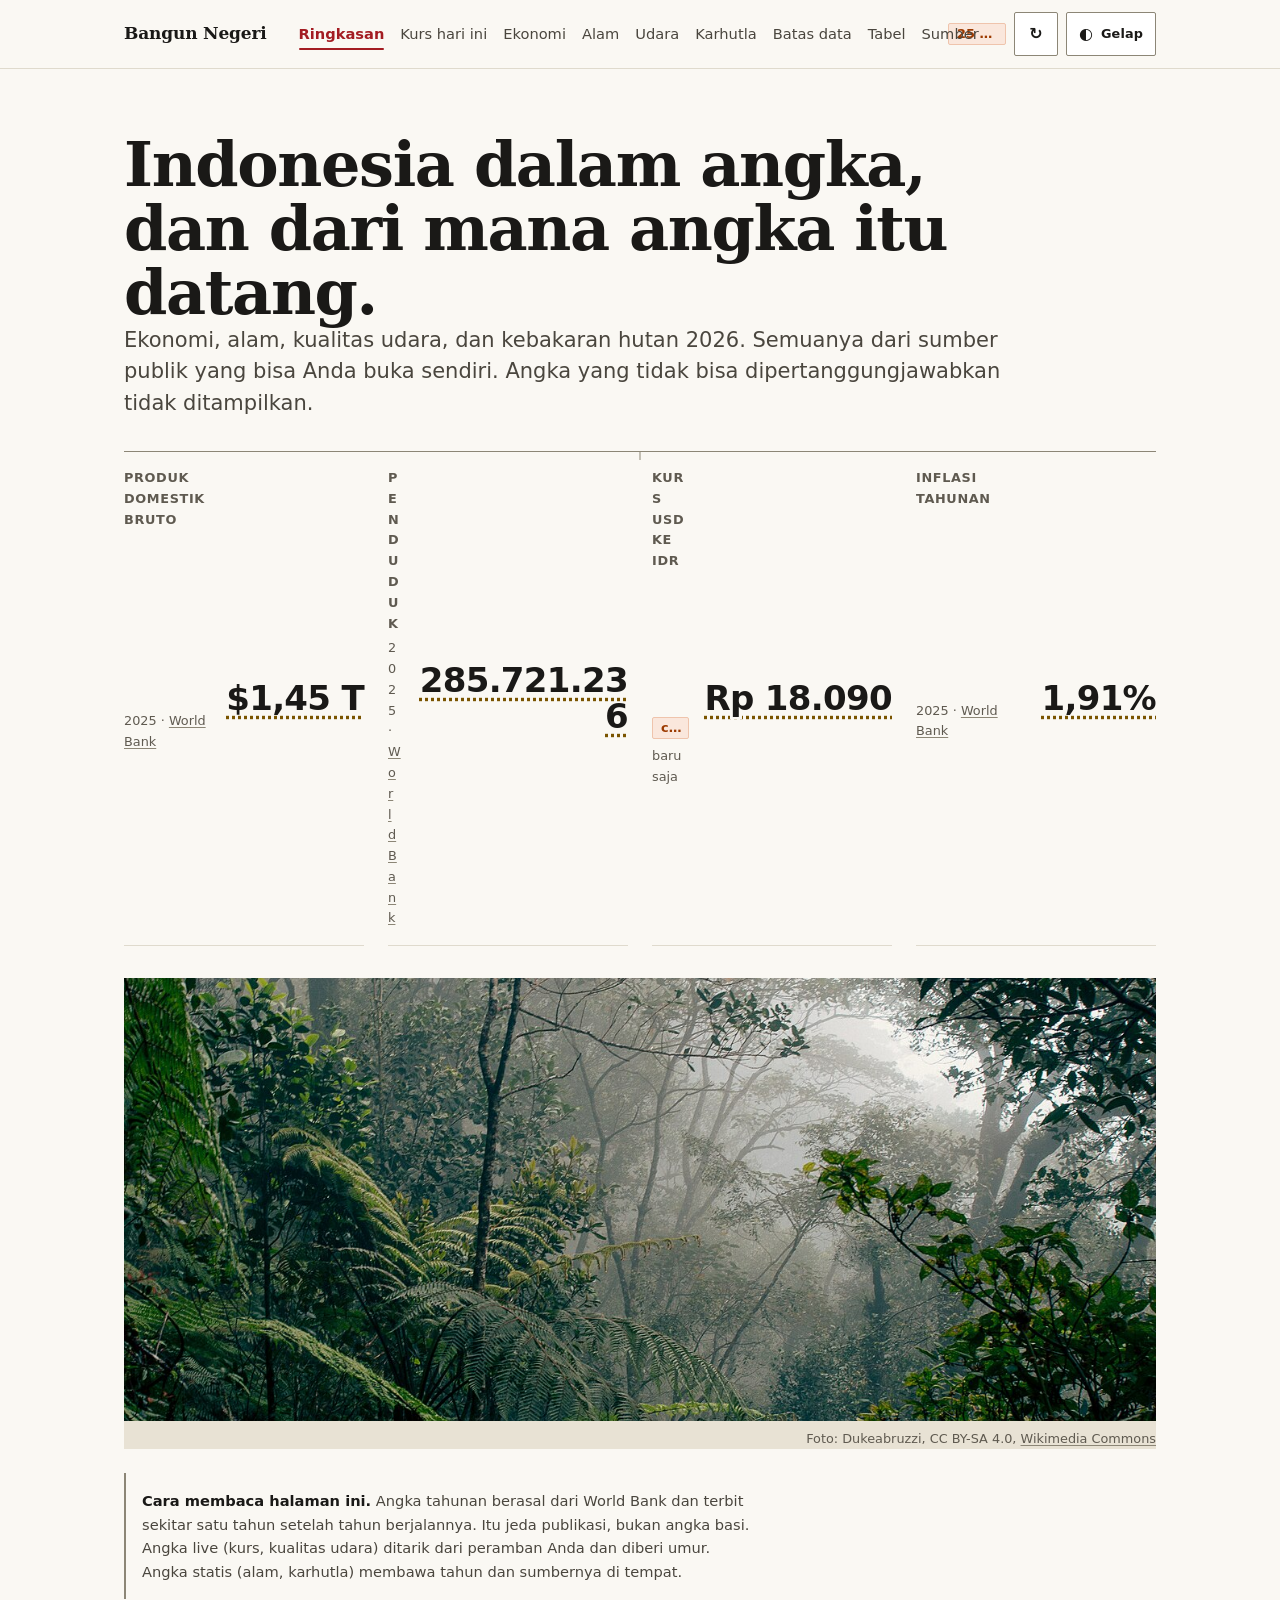
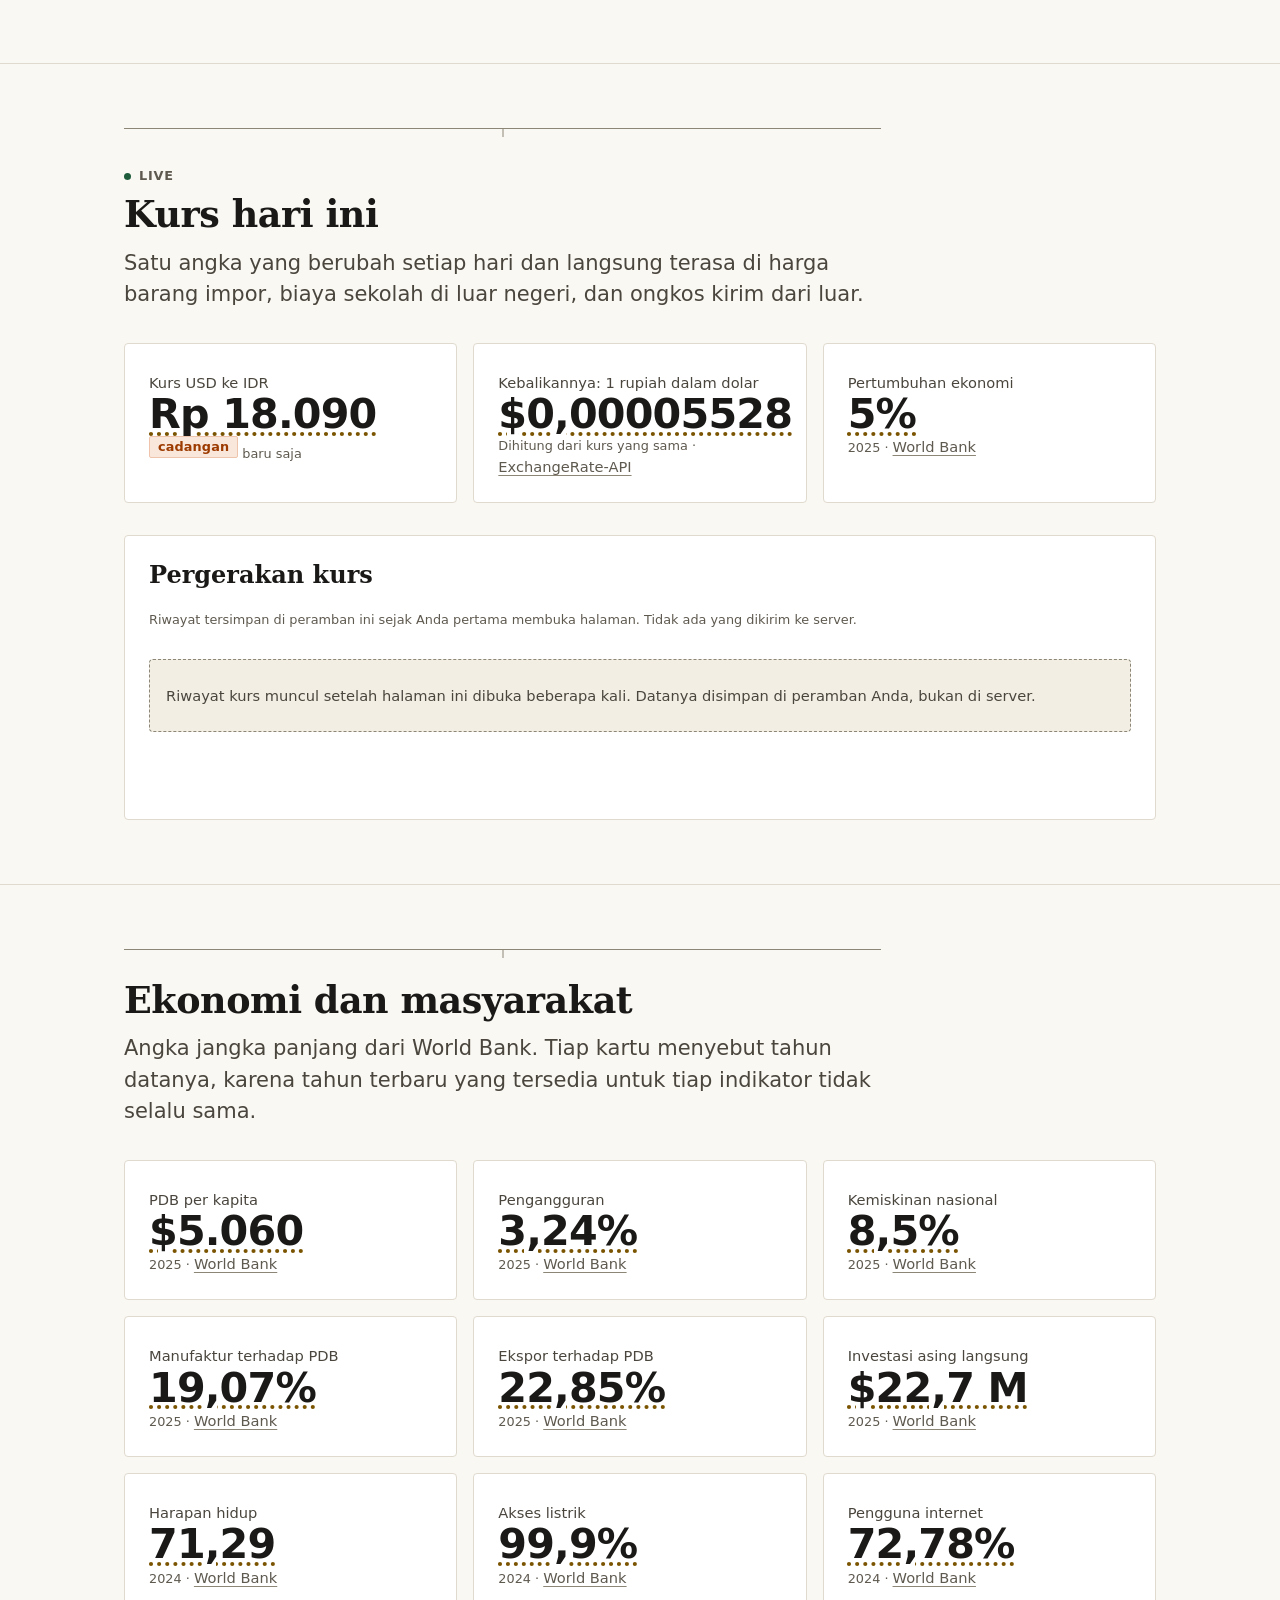
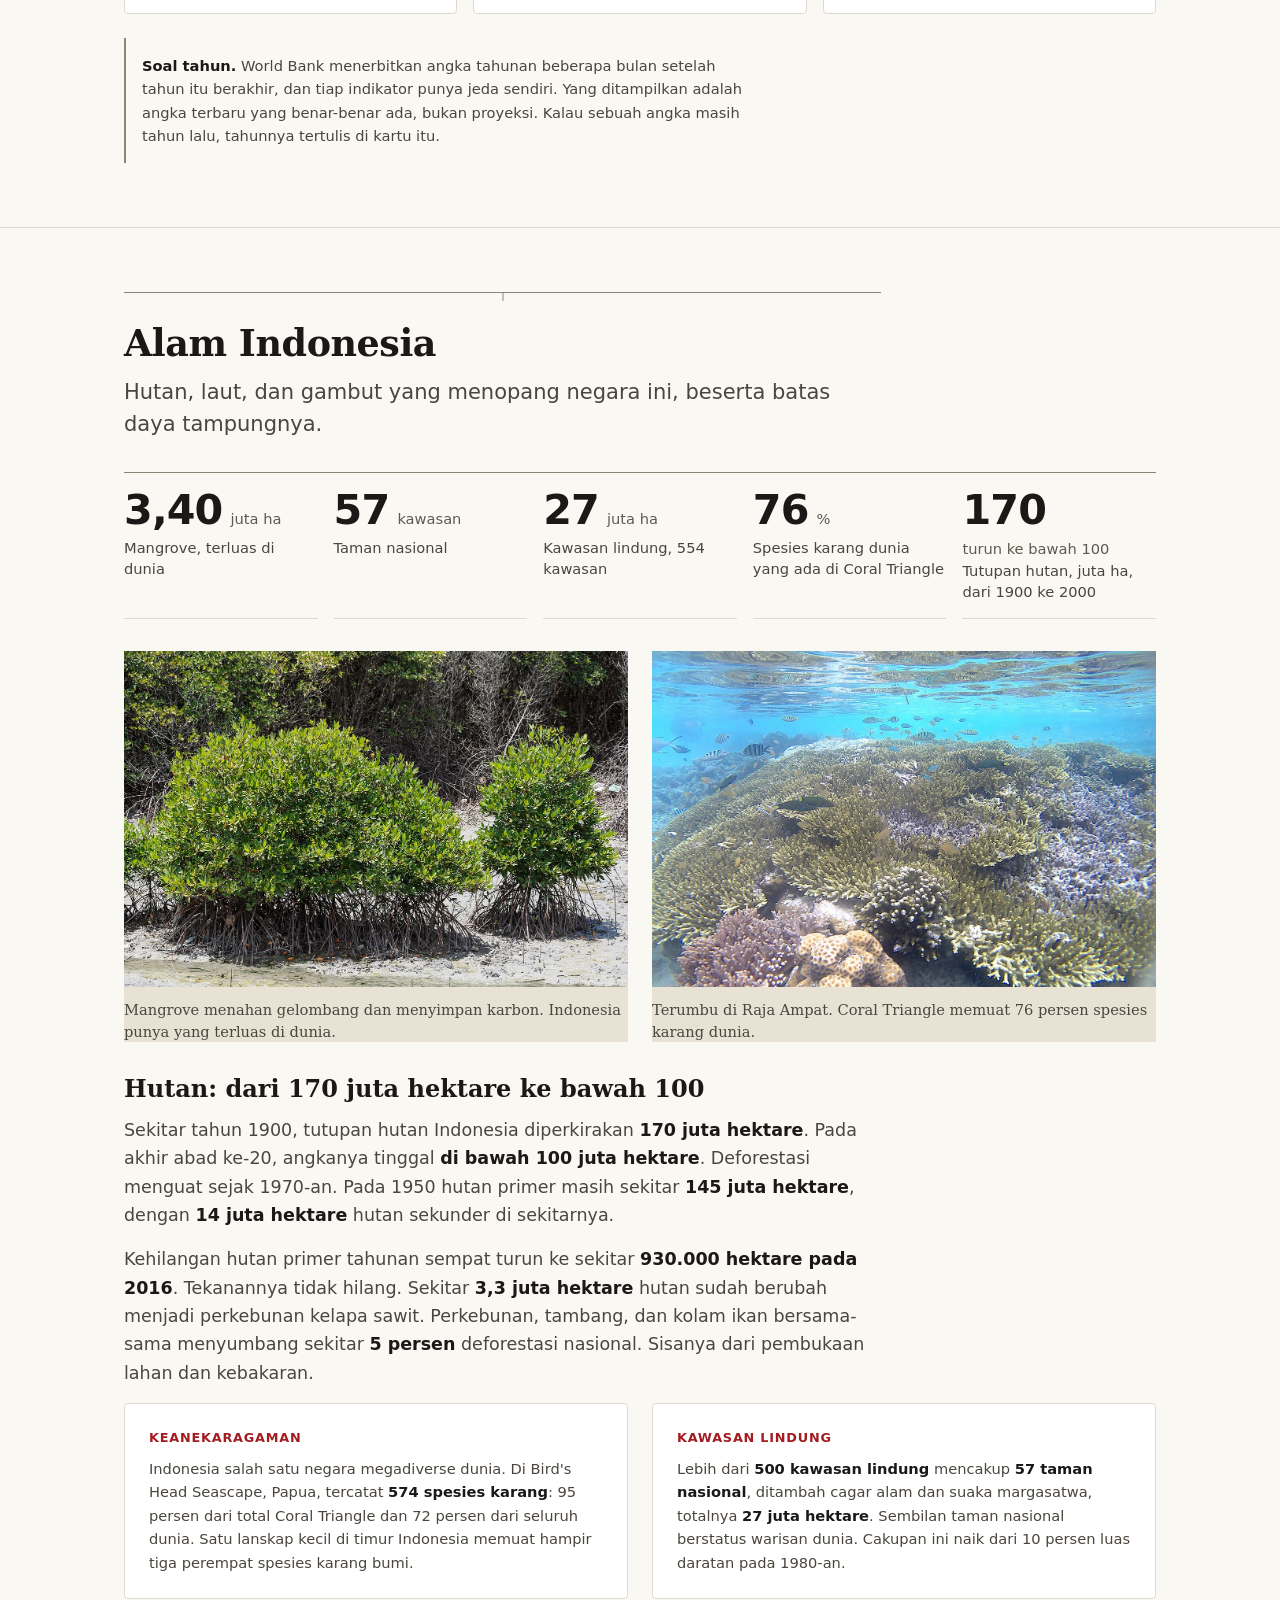
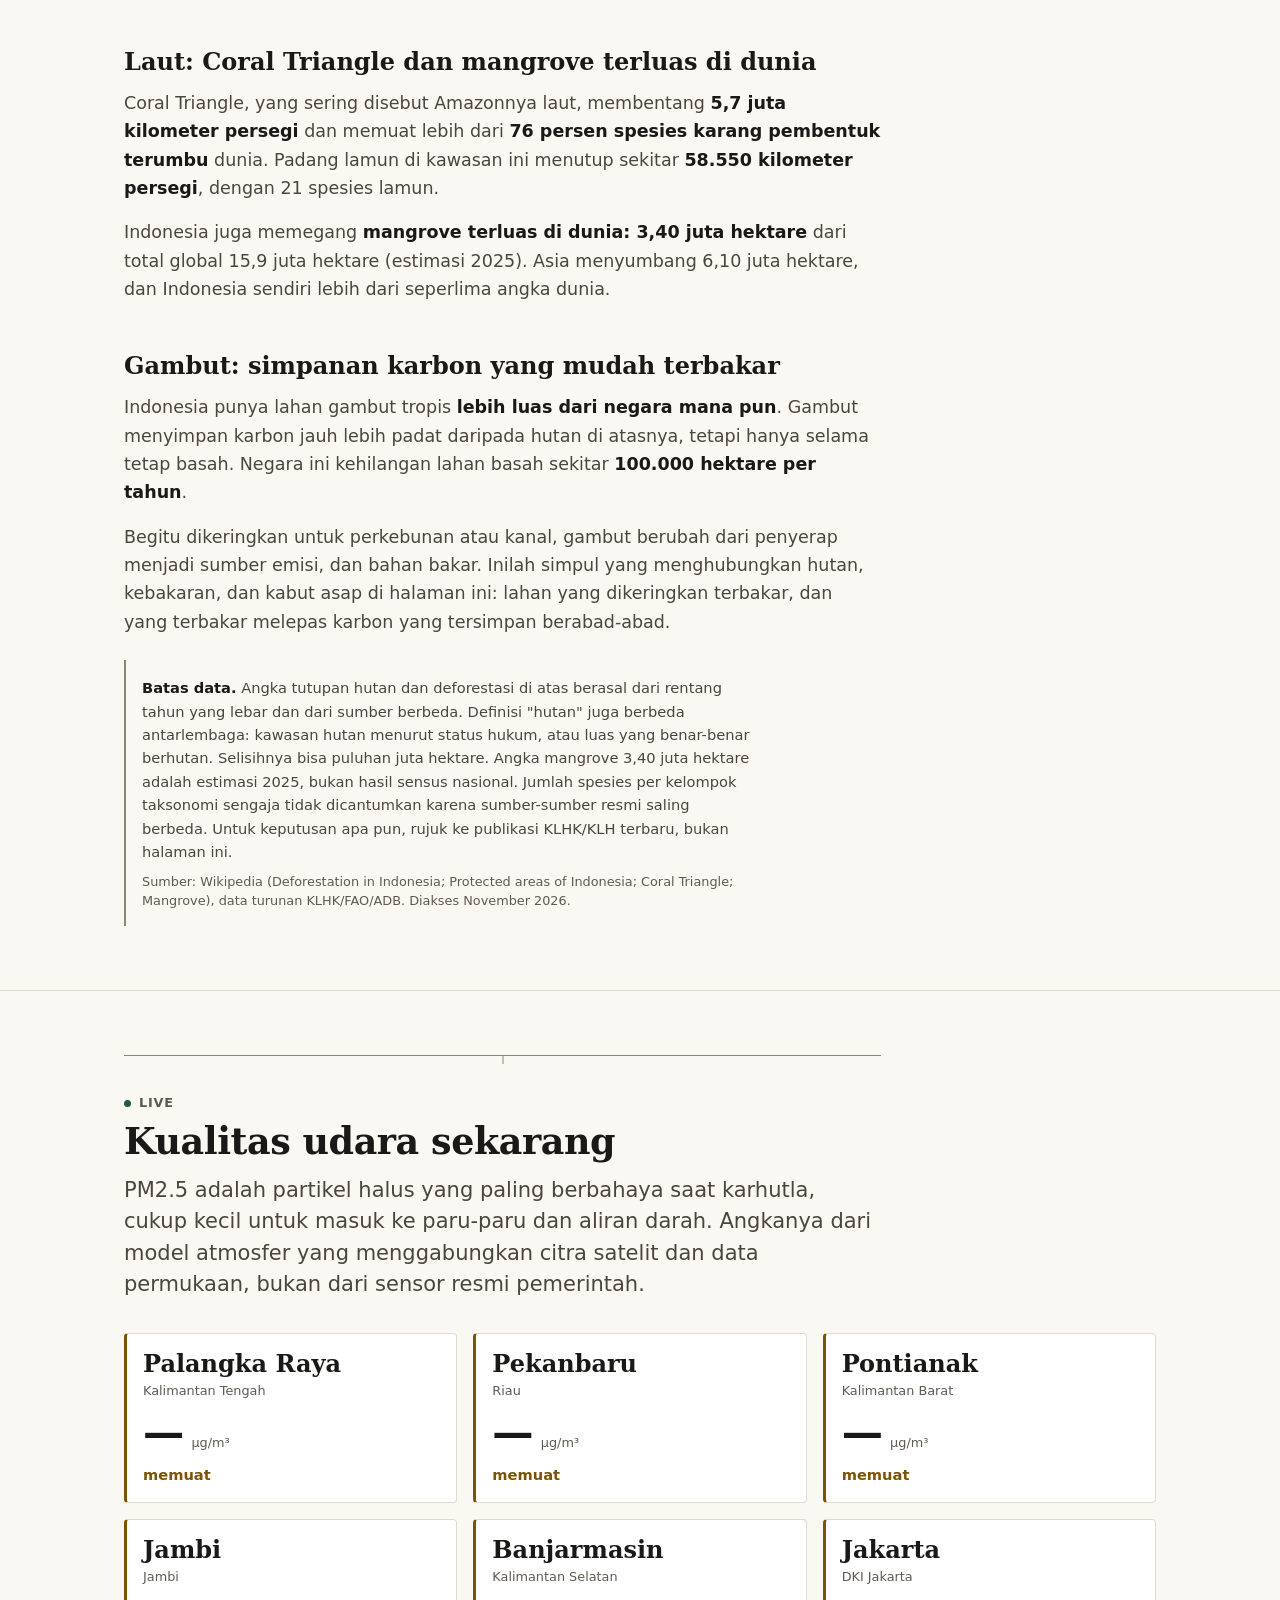
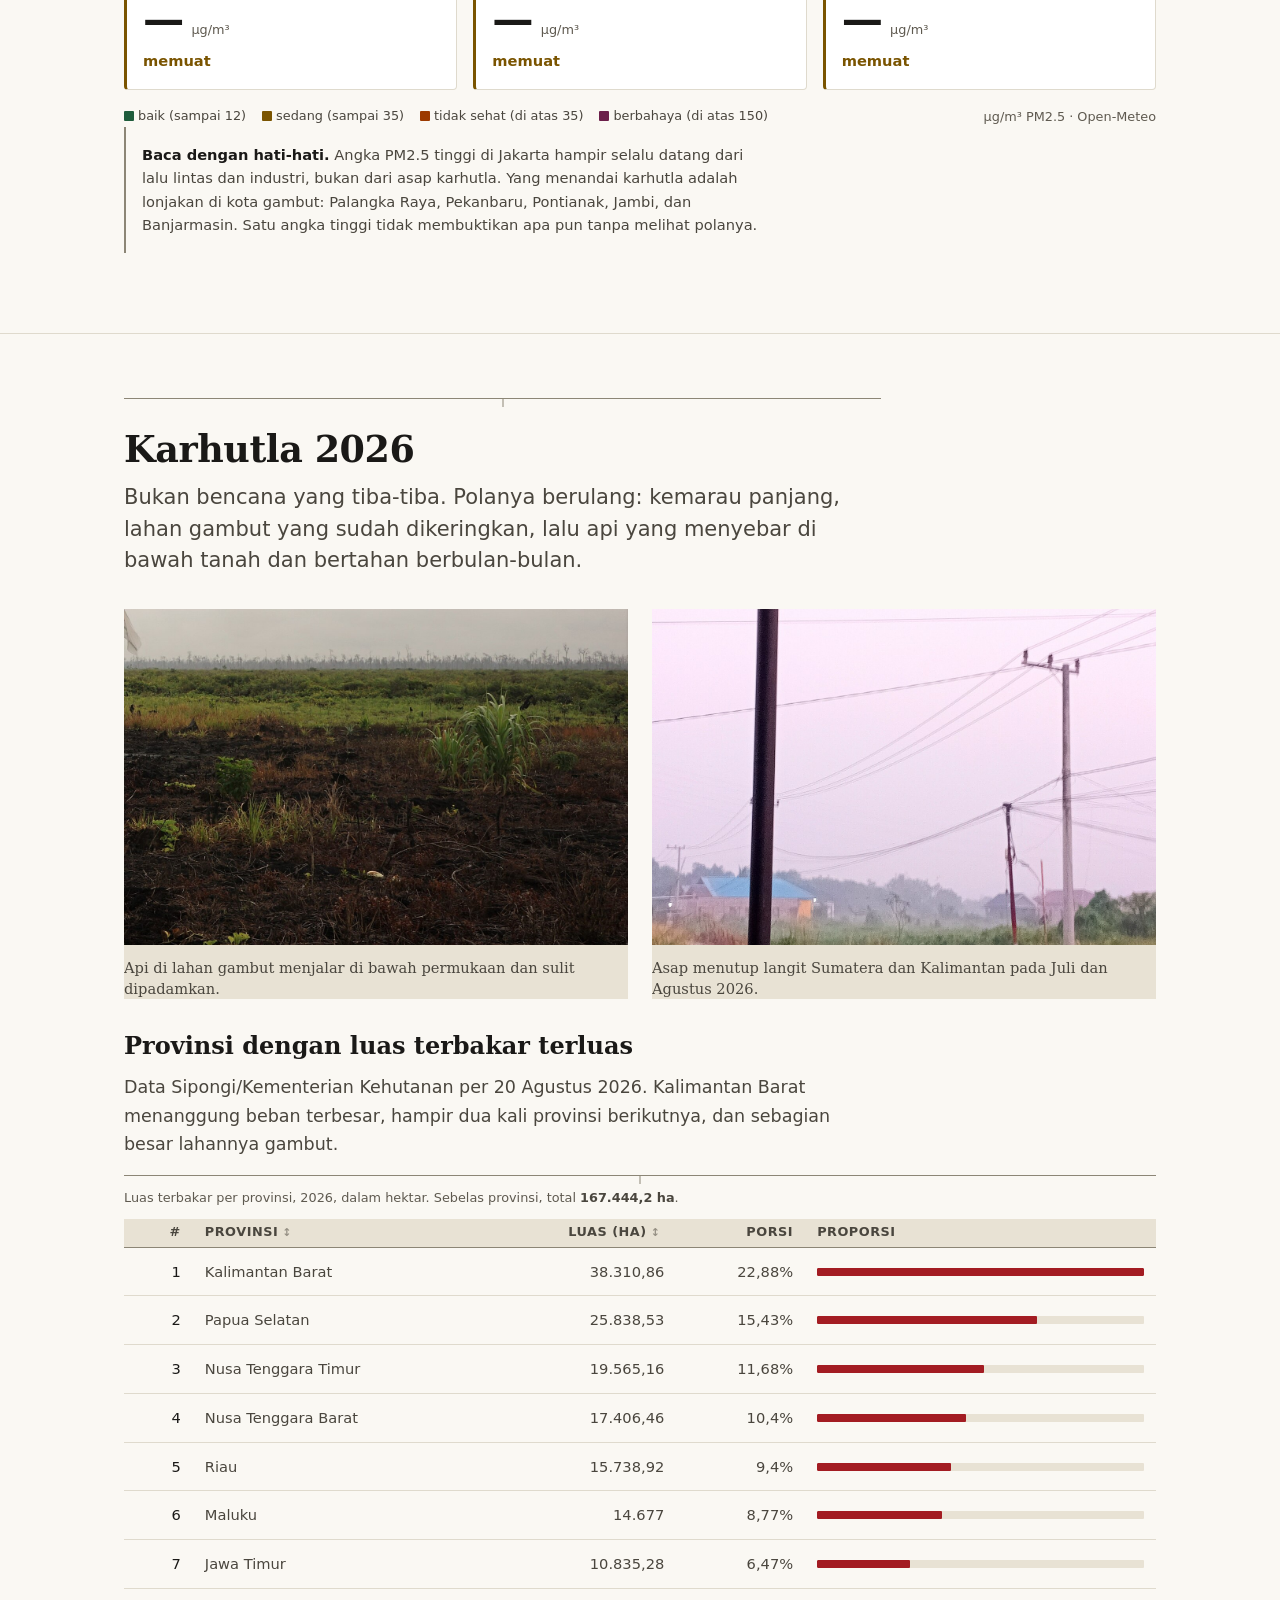
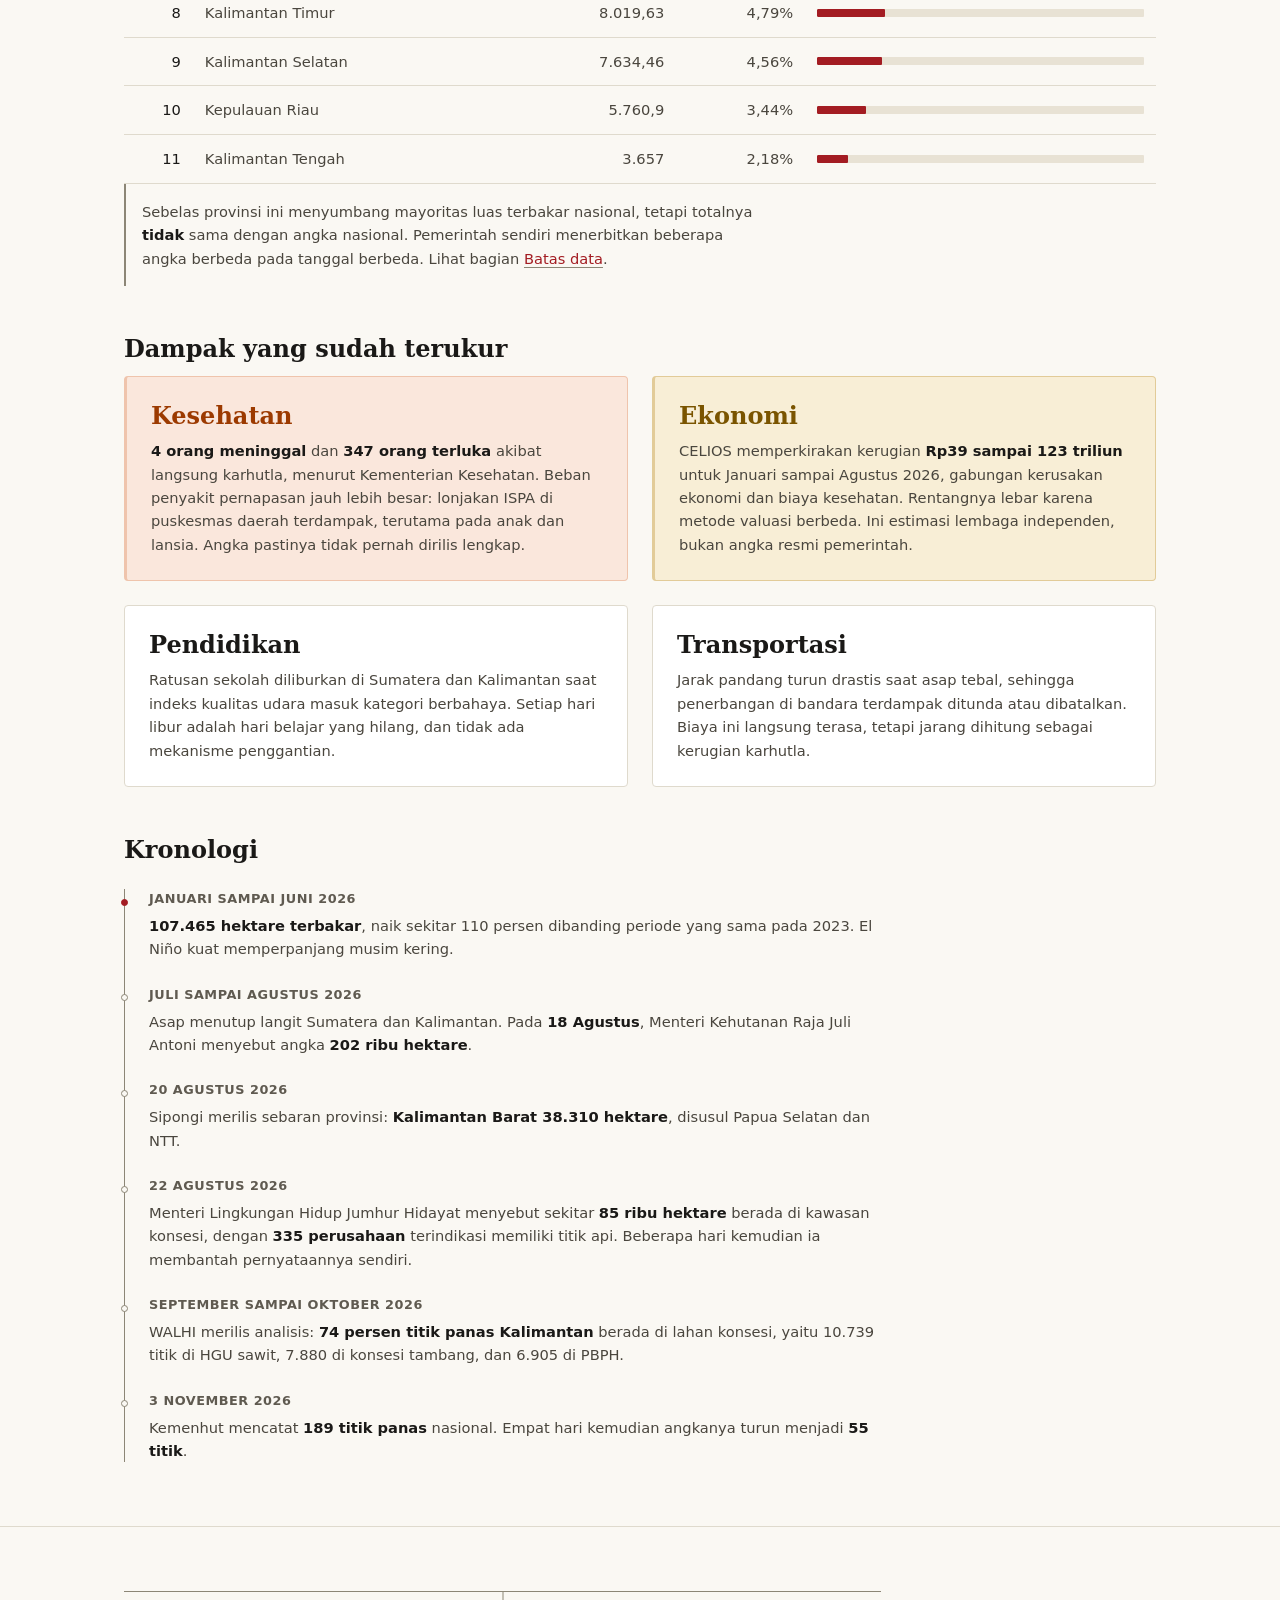
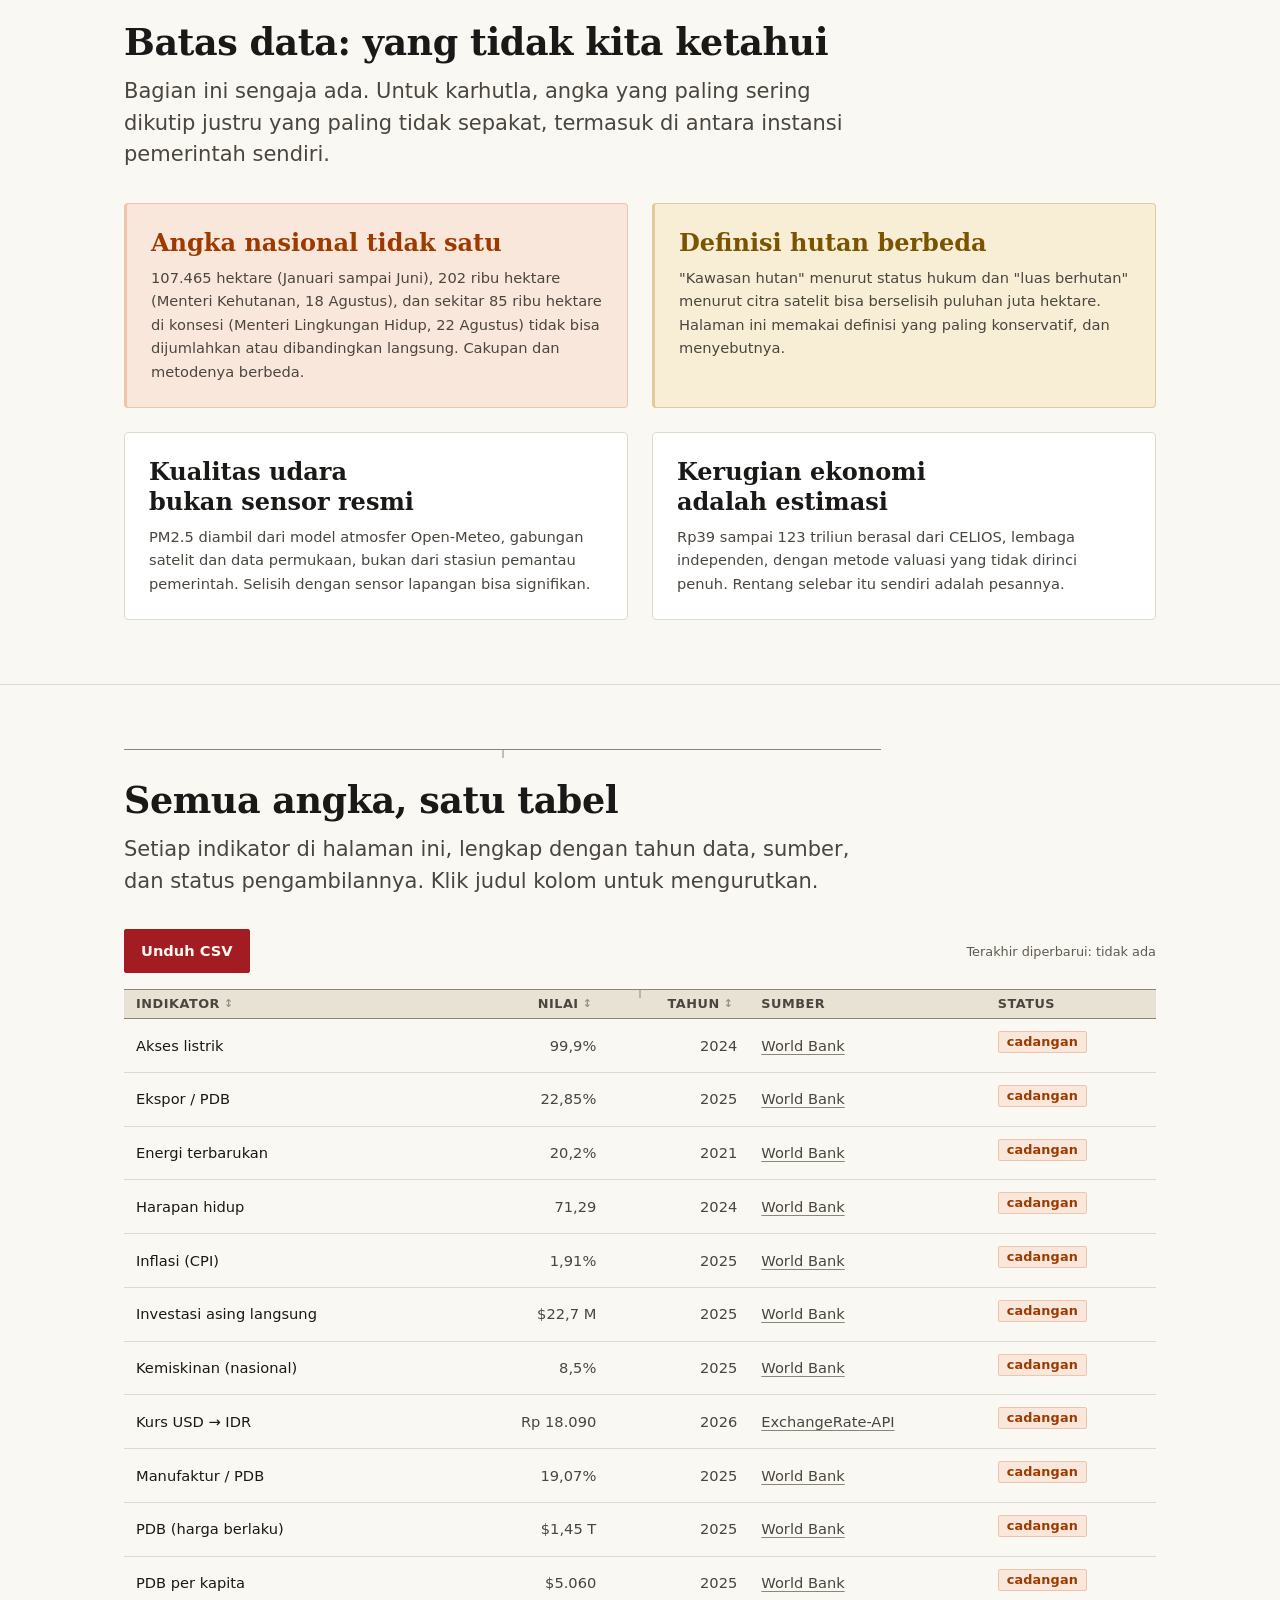
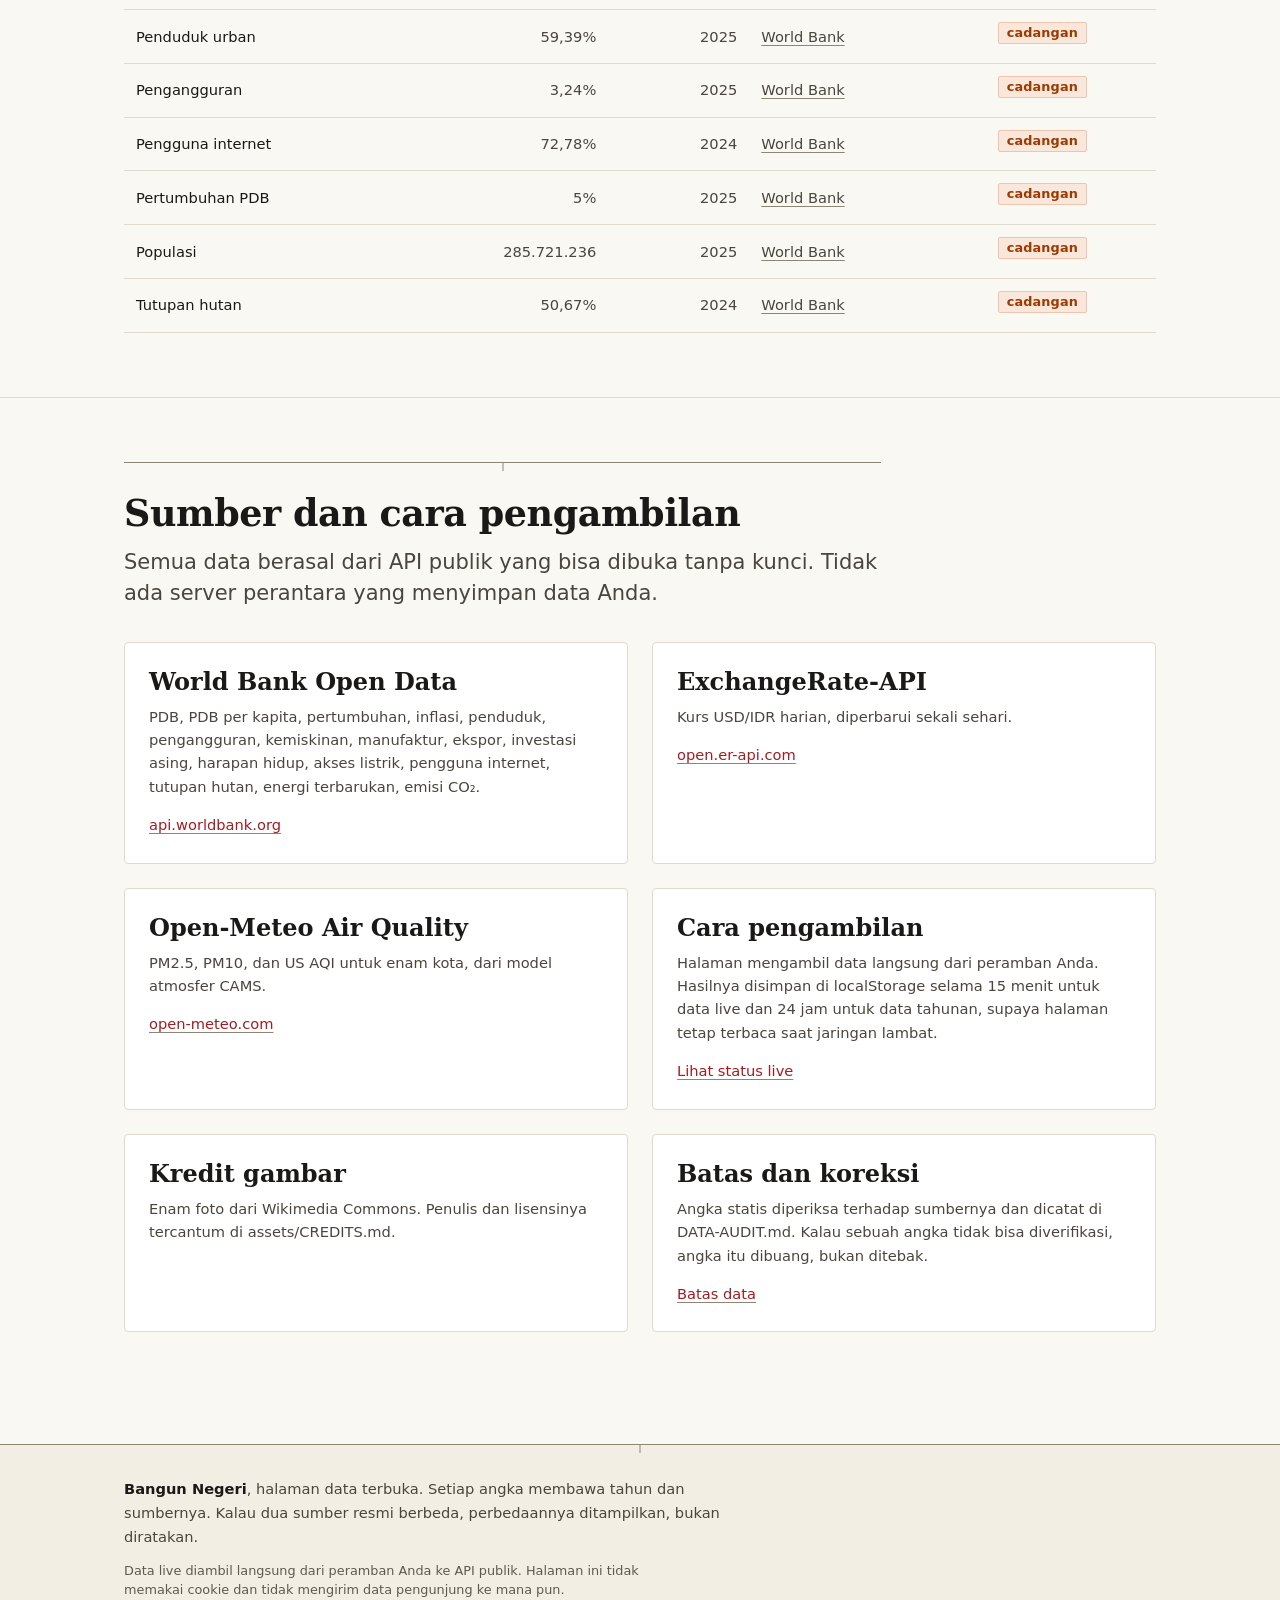
==== commit 4afeeeb6: "Apply wiwi's four Delivery Gate fixes: no em dash in null placeholder, AQ level wording, cache-bust " ====
--- a/public/index.html
+++ b/public/index.html
@@ -10,7 +10,7 @@
 <meta property="og:title" content="Bangun Negeri: ekonomi, alam, dan karhutla Indonesia">
 <meta property="og:description" content="Angka ekonomi, alam, dan kebakaran hutan Indonesia, dengan tahun dan sumbernya.">
 <meta property="og:type" content="website">
-<link rel="stylesheet" href="theme.css?v=1">
+<link rel="stylesheet" href="theme.css?v=2">
 <script>
 /* Path-mounted behind `tailscale serve`, which strips the /bangun-negeri prefix:
 the backend cannot tell "/bangun-negeri" from "/bangun-negeri/", so a server-side
@@ -493,8 +493,8 @@
   </div>
 </footer>
 
-<script src="data.js?v=1"></script>
-<script src="app.js?v=1"></script>
-<script src="chart.js?v=1"></script>
+<script src="data.js?v=2"></script>
+<script src="app.js?v=2"></script>
+<script src="chart.js?v=2"></script>
 </body>
 </html>
--- a/public/theme.css
+++ b/public/theme.css
@@ -101,7 +101,8 @@
 
   /* type */
   --serif: ui-serif, "Iowan Old Style", "Palatino Linotype", Palatino,
-           Georgia, "Times New Roman", serif;
+           Georgia, "Noto Serif", "DejaVu Serif", "Liberation Serif",
+           "Times New Roman", "Droid Serif", serif;
   --sans:  ui-sans-serif, system-ui, -apple-system, "Segoe UI", Roboto,
            "Helvetica Neue", Arial, sans-serif;
   --mono:  ui-monospace, SFMono-Regular, "SF Mono", Menlo, Consolas, monospace;
@@ -269,7 +270,13 @@
   width: 100%;
   max-width: var(--wrap);
   margin-inline: auto;
-  padding-inline: var(--s4);
+  /* 12px gutters at the narrowest width: at 320px the header row needs those
+     8px more than the page needs a 16px margin */
+  padding-inline: var(--s3);
+}
+
+@media (min-width: 360px) {
+  .wrap { padding-inline: var(--s4); }
 }
 
 main { display: block; }
@@ -379,7 +386,7 @@
 header.site > .wrap {
   display: flex;
   align-items: center;
-  gap: var(--s3);
+  gap: var(--s1) var(--s2);
   min-height: var(--nav-h);
   flex-wrap: wrap;
   padding-block: var(--s2);
@@ -392,7 +399,7 @@
   min-height: 44px;
   padding-block: var(--s2);
   font-family: var(--serif);
-  font-size: 1rem;
+  font-size: 0.9375rem;
   font-weight: 600;
   letter-spacing: -0.01em;
   color: var(--ink);
@@ -413,22 +420,28 @@
   order: 3;
   flex: 1 1 100%;
   display: flex;
-  gap: var(--s1);
+  flex-wrap: nowrap;
+  gap: 0 var(--s1);
   min-width: 0;
   overflow-x: auto;
   scrollbar-width: none;
   -webkit-overflow-scrolling: touch;
+  overscroll-behavior-x: contain;
   border-top: 1px solid var(--line);
-  padding-top: var(--s2);
+  padding-top: var(--s1);
+  /* the last visible link fades, so the strip announces that it continues */
+  -webkit-mask-image: linear-gradient(to right, #000 calc(100% - 24px), transparent);
+  mask-image: linear-gradient(to right, #000 calc(100% - 24px), transparent);
 }
 nav.tabs::-webkit-scrollbar { display: none; }
 
 nav.tabs a {
   position: relative;
+  flex: 0 0 auto;
   display: inline-flex;
   align-items: center;
   min-height: 44px;
-  padding: 0 var(--s3);
+  padding: 0 var(--s2);
   font-size: var(--t-sm);
   font-weight: 500;
   color: var(--ink-2);
@@ -457,12 +470,16 @@
   align-items: center;
   gap: var(--s2);
   margin-left: auto;
+  flex: 0 0 auto;
+  min-width: 0;
+}
+/* the status chip is a flex item here, so it may shrink and ellipsis rather
+   than push a 320px header wider than the screen */
+.tools .chip {
   flex: 0 1 auto;
   min-width: 0;
-}
-/* the status chip is a flex item here, so it may shrink and ellipsis rather
-   than push a 320px header wider than the screen */
-.tools .chip { flex: 0 1 auto; min-width: 0; }
+  max-width: 6.5ch;
+}
 
 /* status chip: a real state, in words */
 .chip {
@@ -557,7 +574,6 @@
   color: var(--ink);
   max-width: 22ch;
 }
-.hero h1 br { display: none; }
 
 .hero .sub {
   margin-top: var(--s4);
@@ -929,8 +945,10 @@
   align-items: center;
   gap: var(--s1);
   min-height: 44px;
+  min-width: 44px;
   margin-block: calc(var(--s2) * -1);
-  padding: 0;
+  padding: 0 var(--s1) 0 0;
+  white-space: nowrap;
   font: inherit;
   font-size: inherit;
   font-weight: inherit;
@@ -1173,7 +1191,6 @@
   section.sec { padding-block: var(--s8); }
 
   .hero { padding-top: var(--s7); }
-  .hero h1 br { display: inline; }
 
   .grid2 { grid-template-columns: repeat(2, minmax(0, 1fr)); }
   .grid3 { grid-template-columns: repeat(2, minmax(0, 1fr)); }
@@ -1224,10 +1241,13 @@
   nav.tabs {
     order: 0;
     flex: 1 1 auto;
-    overflow: visible;
+    flex-wrap: nowrap;
     border-top: 0;
     padding-top: 0;
-    gap: var(--s1);
+    gap: 0;
+    overflow: visible;
+    -webkit-mask-image: none;
+    mask-image: none;
   }
   nav.tabs a { padding: 0 var(--s2); }
   nav.tabs a.active::after { inset-inline: var(--s2); bottom: 6px; }
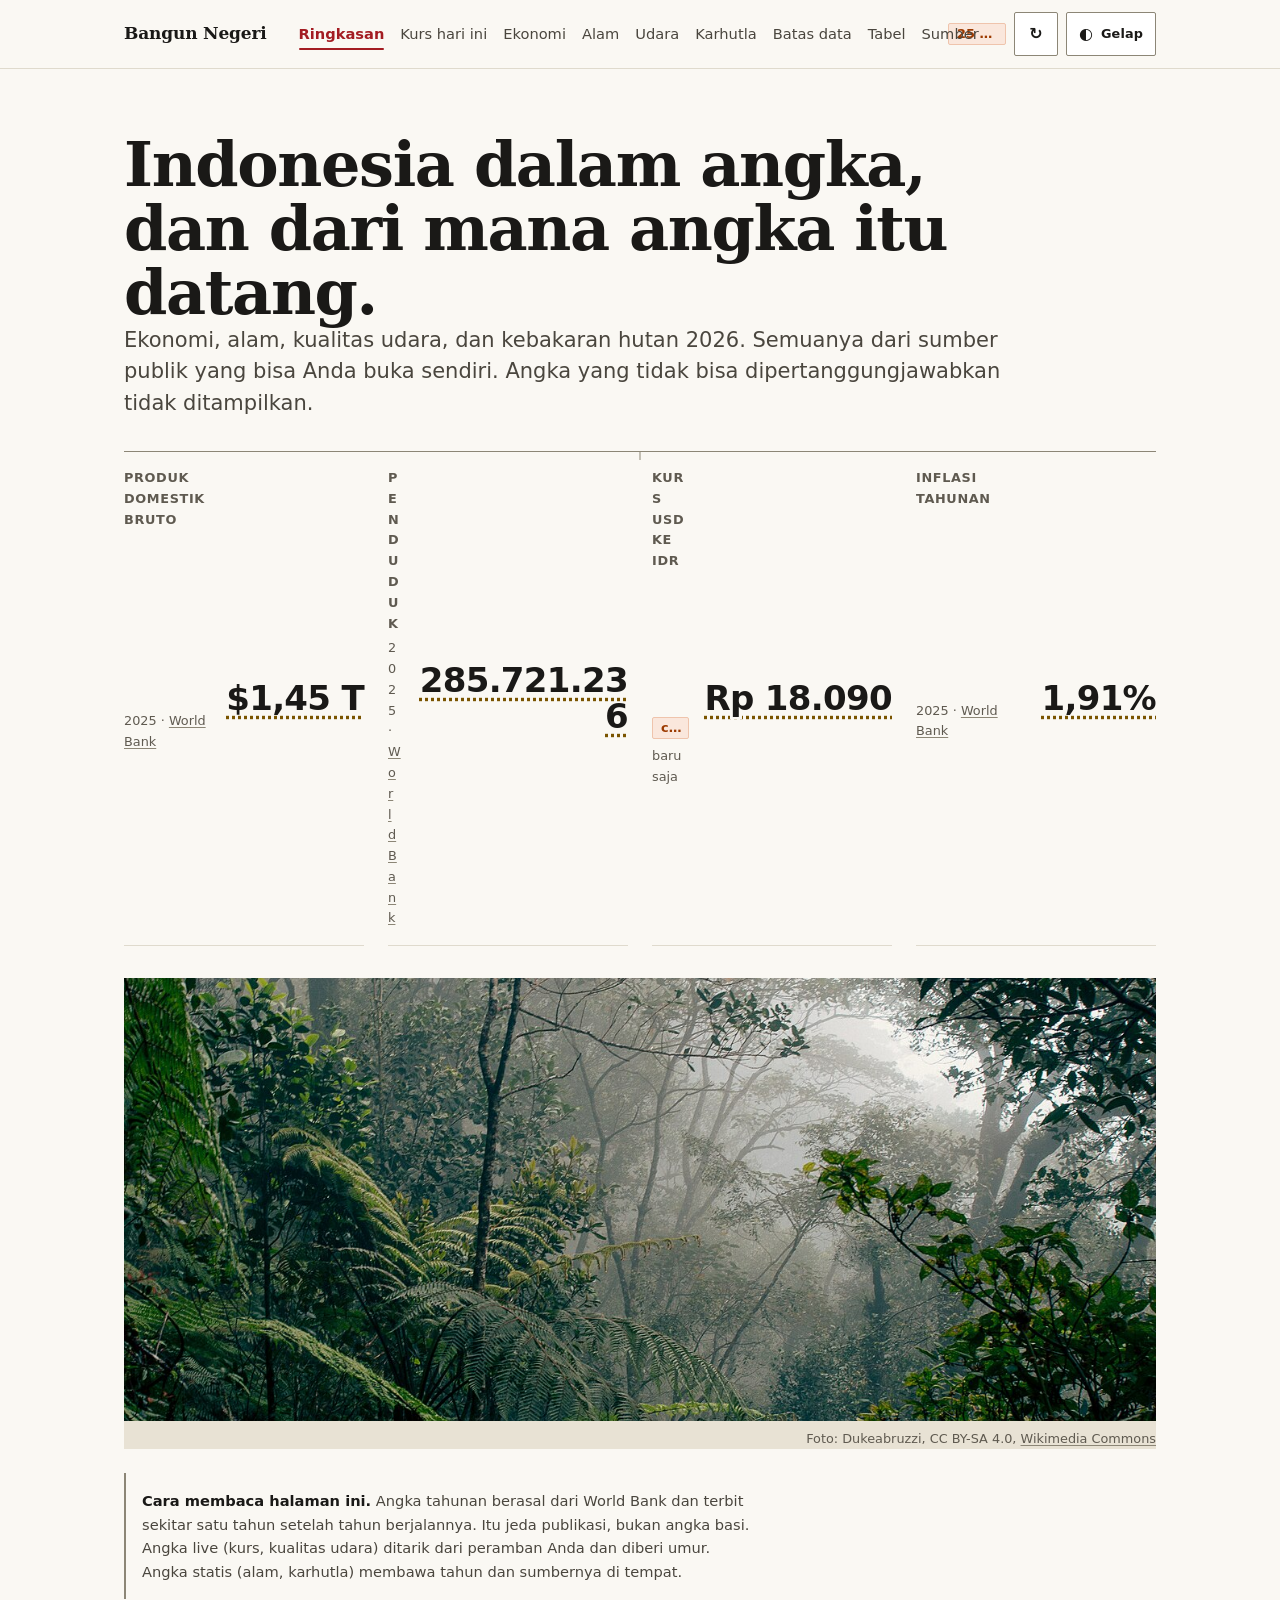
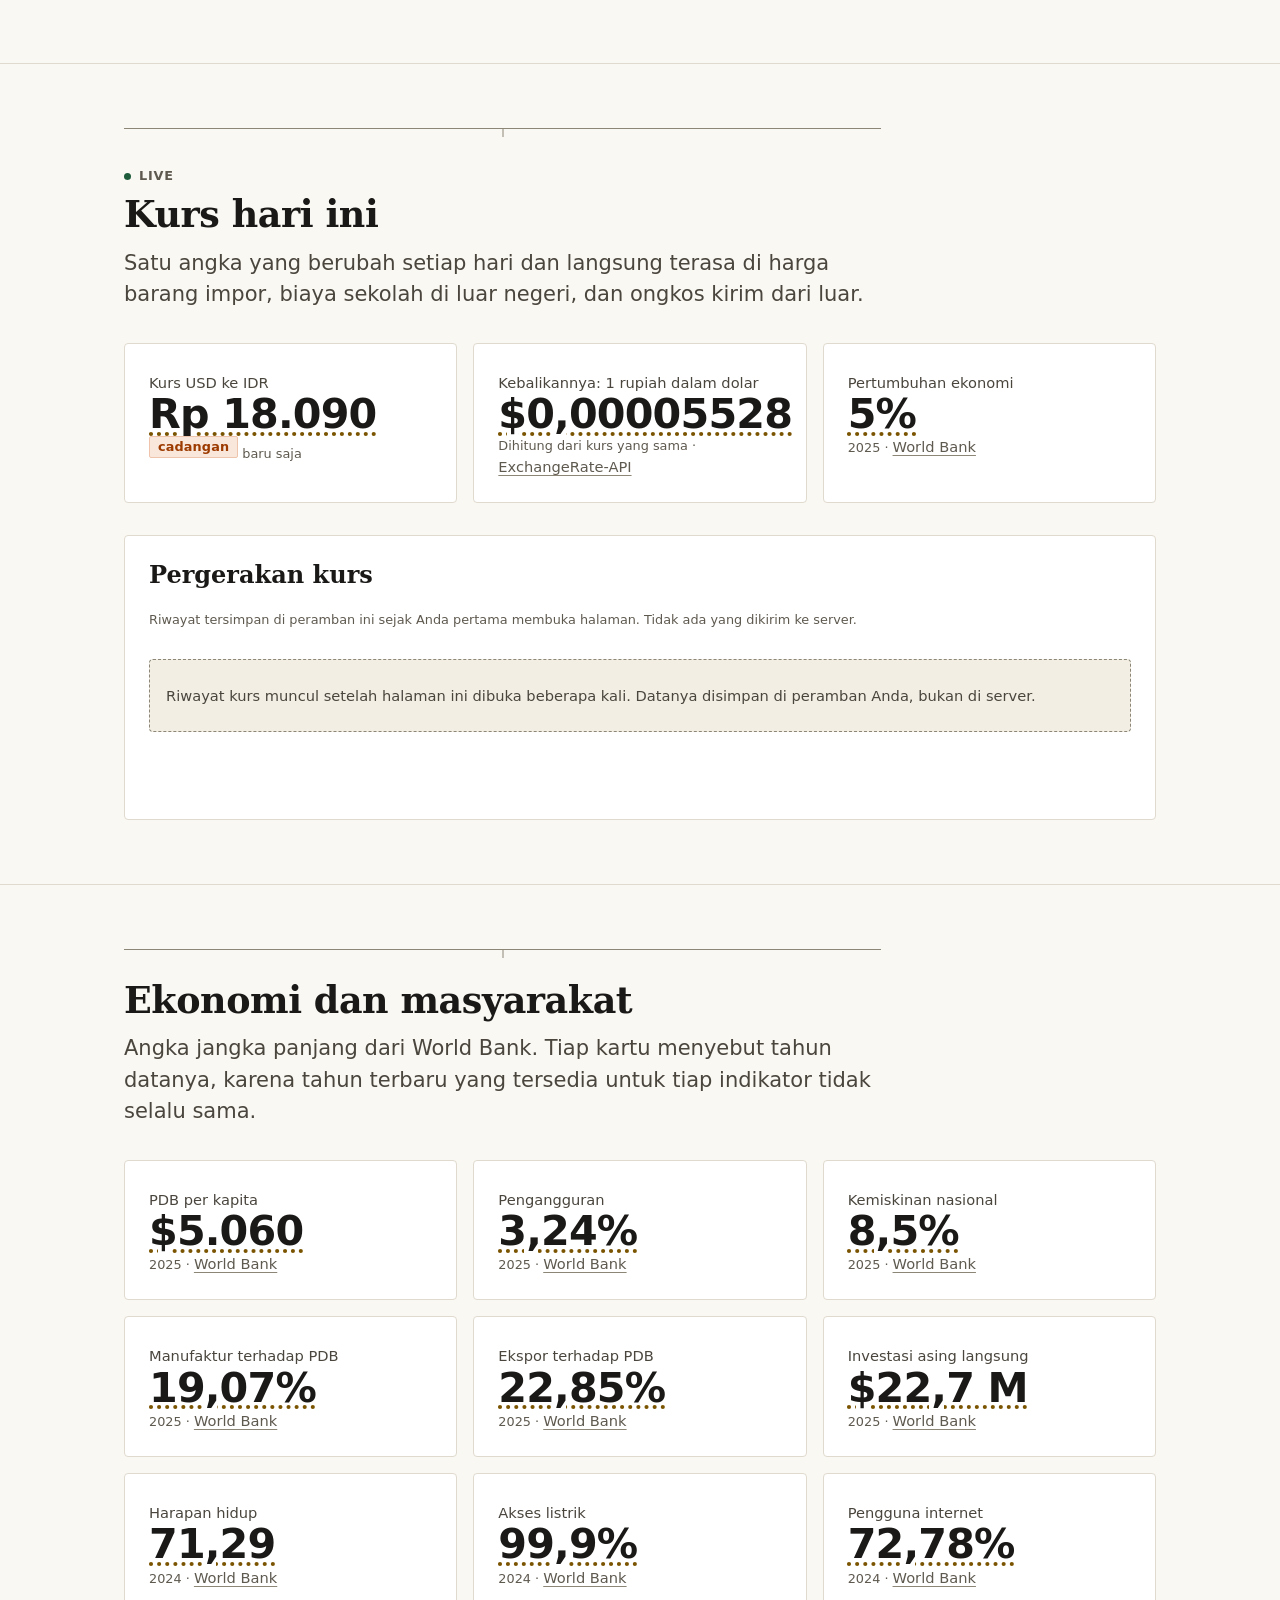
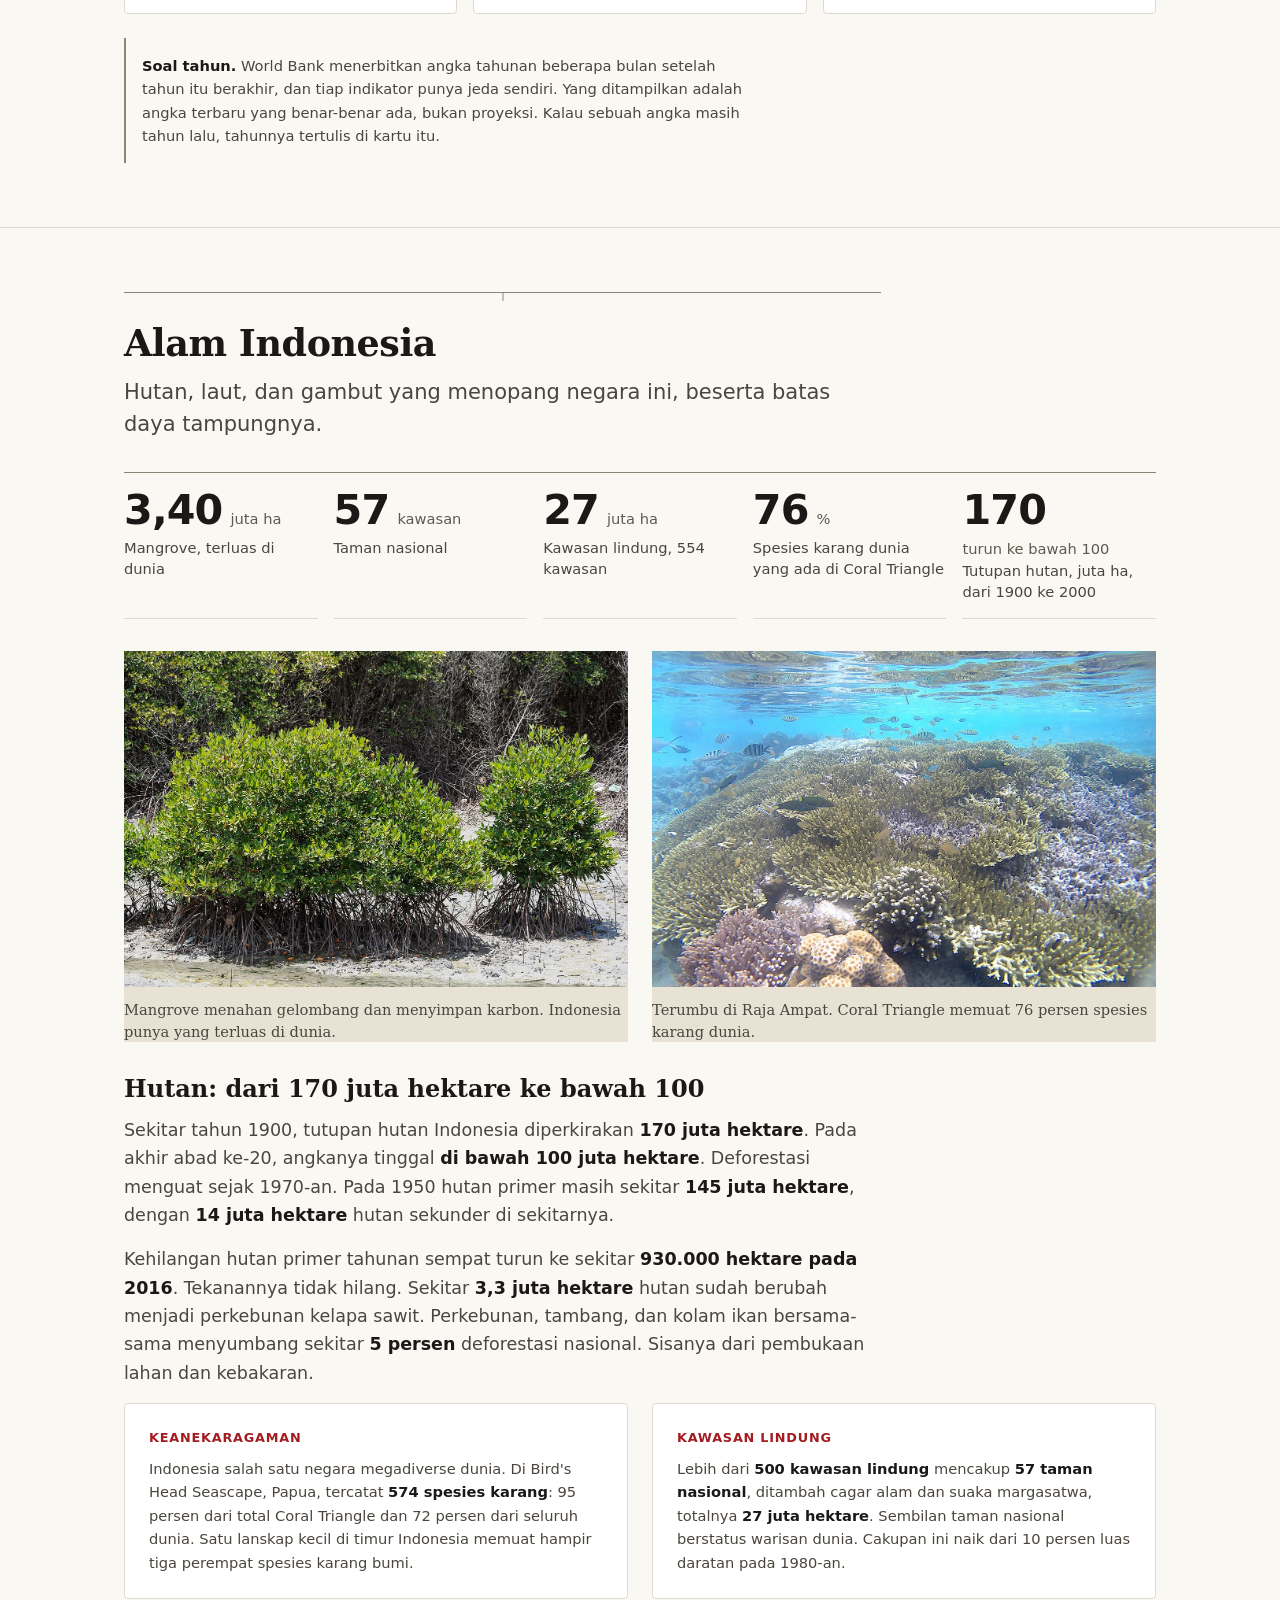
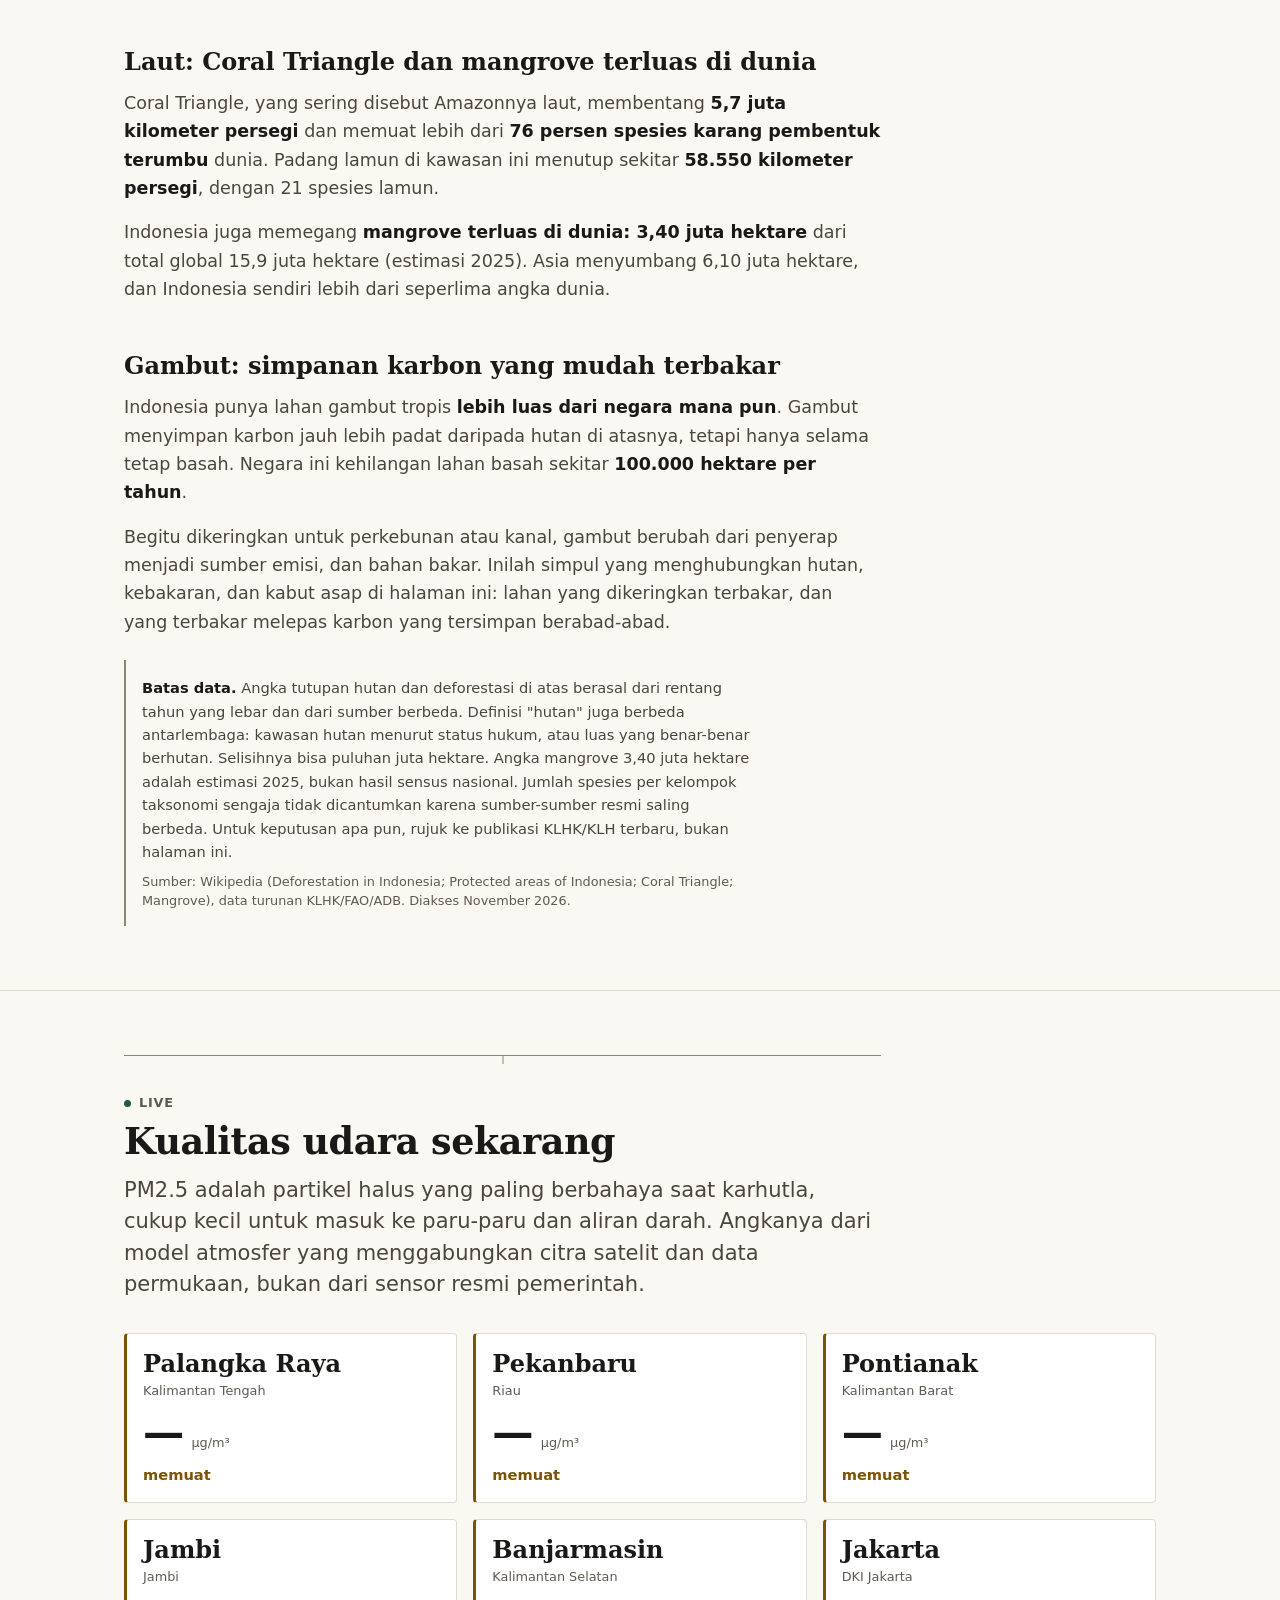
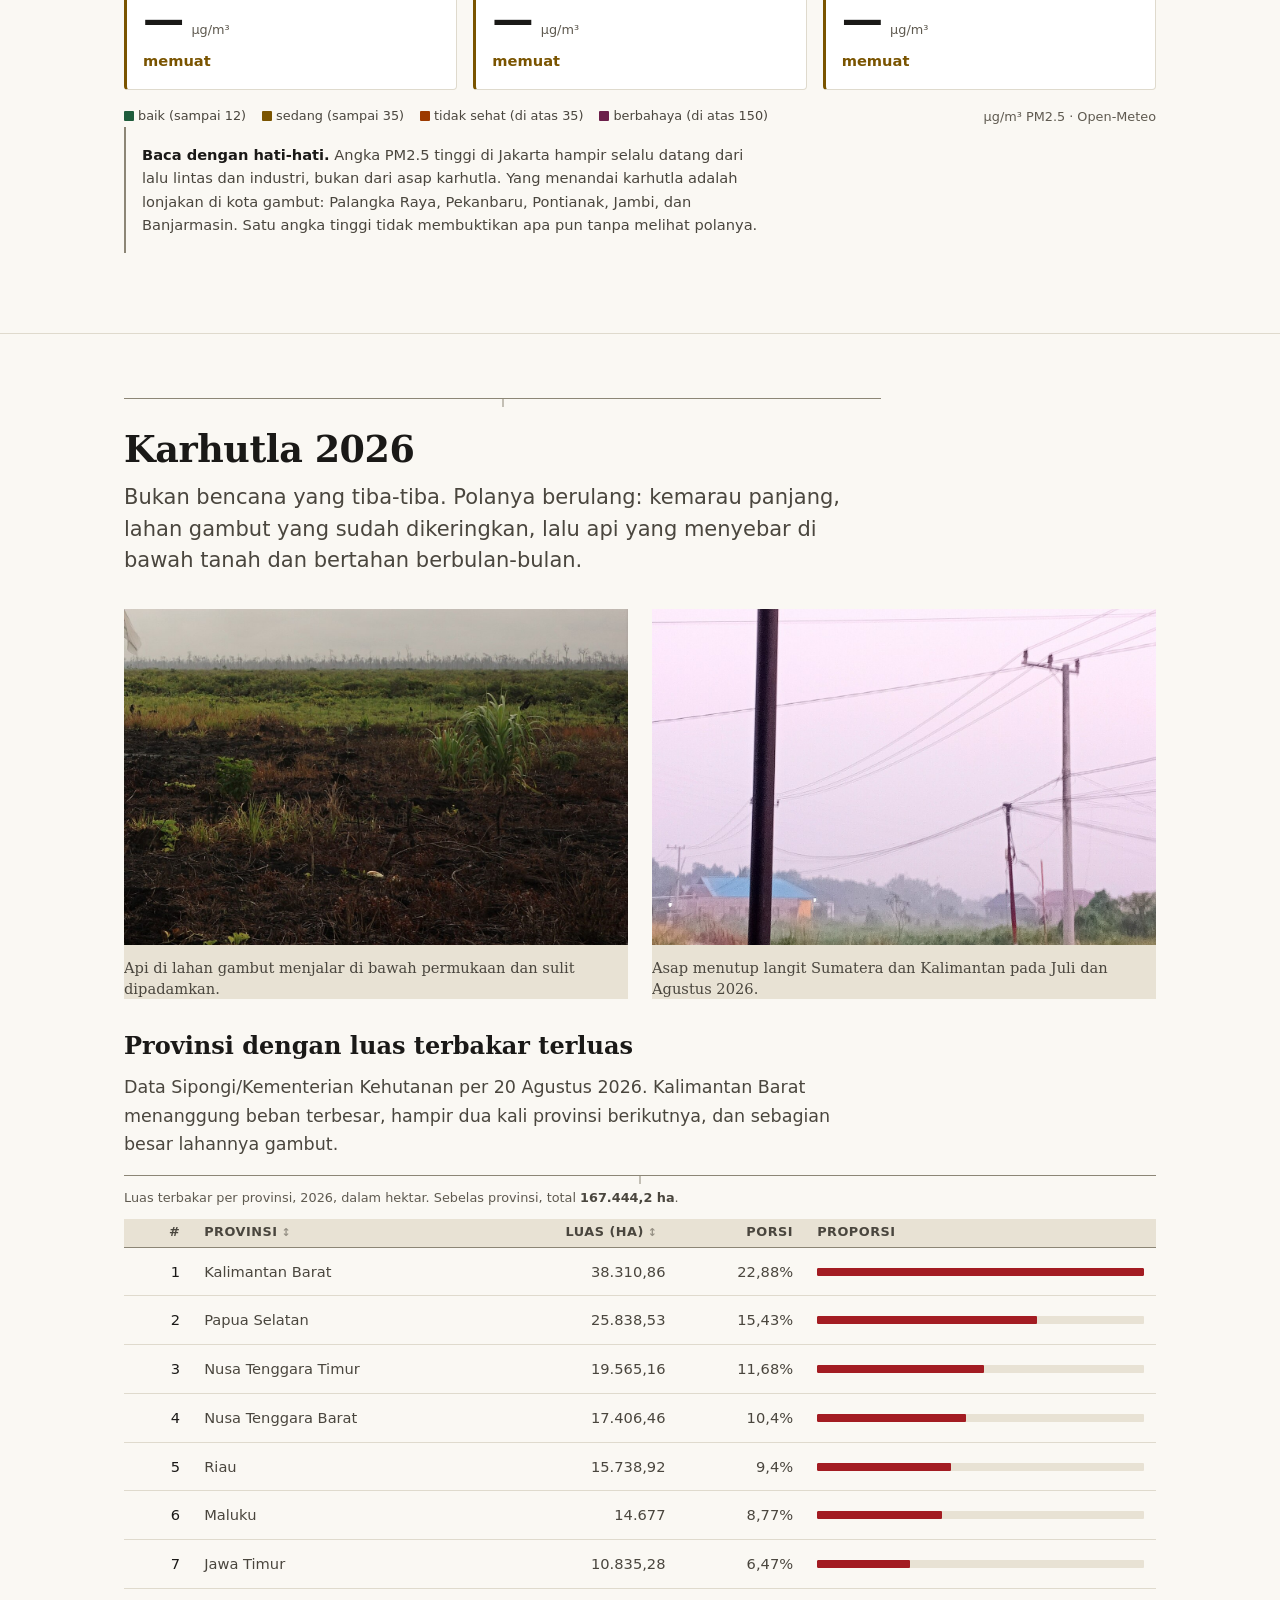
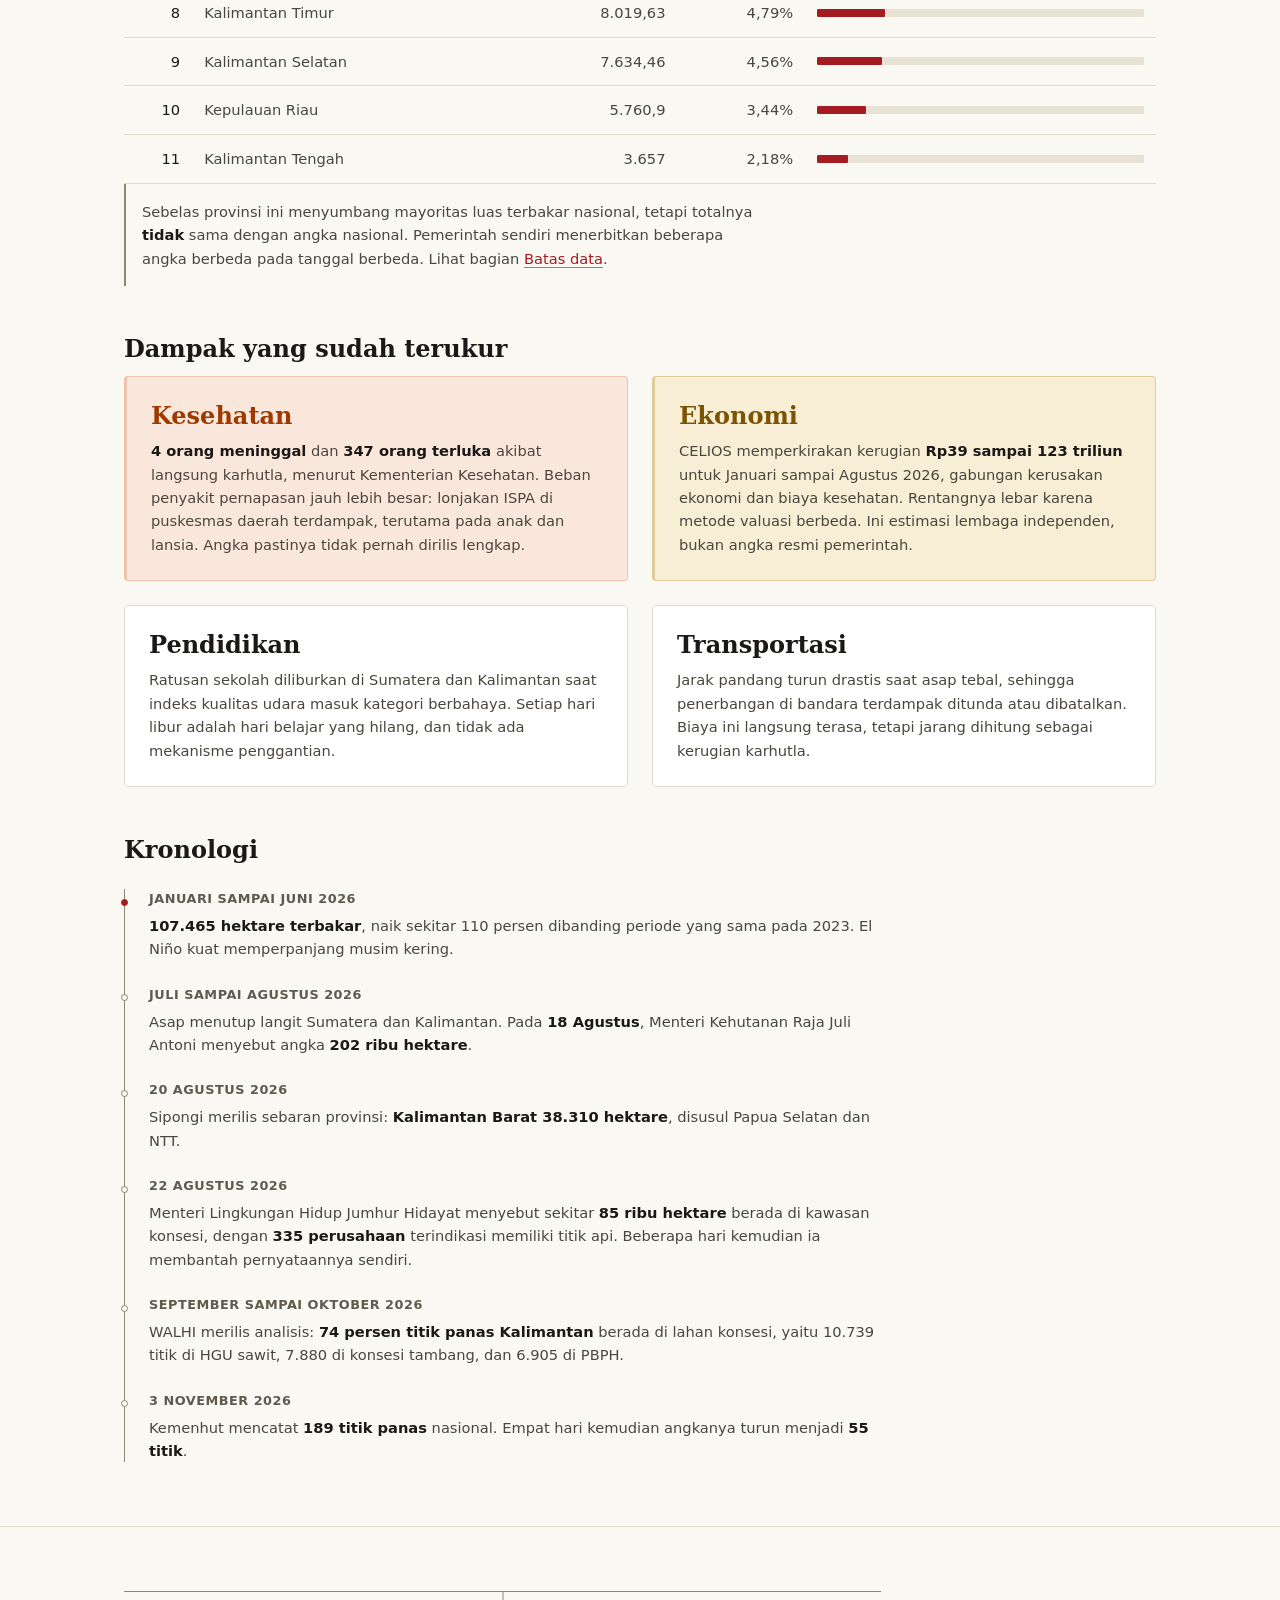
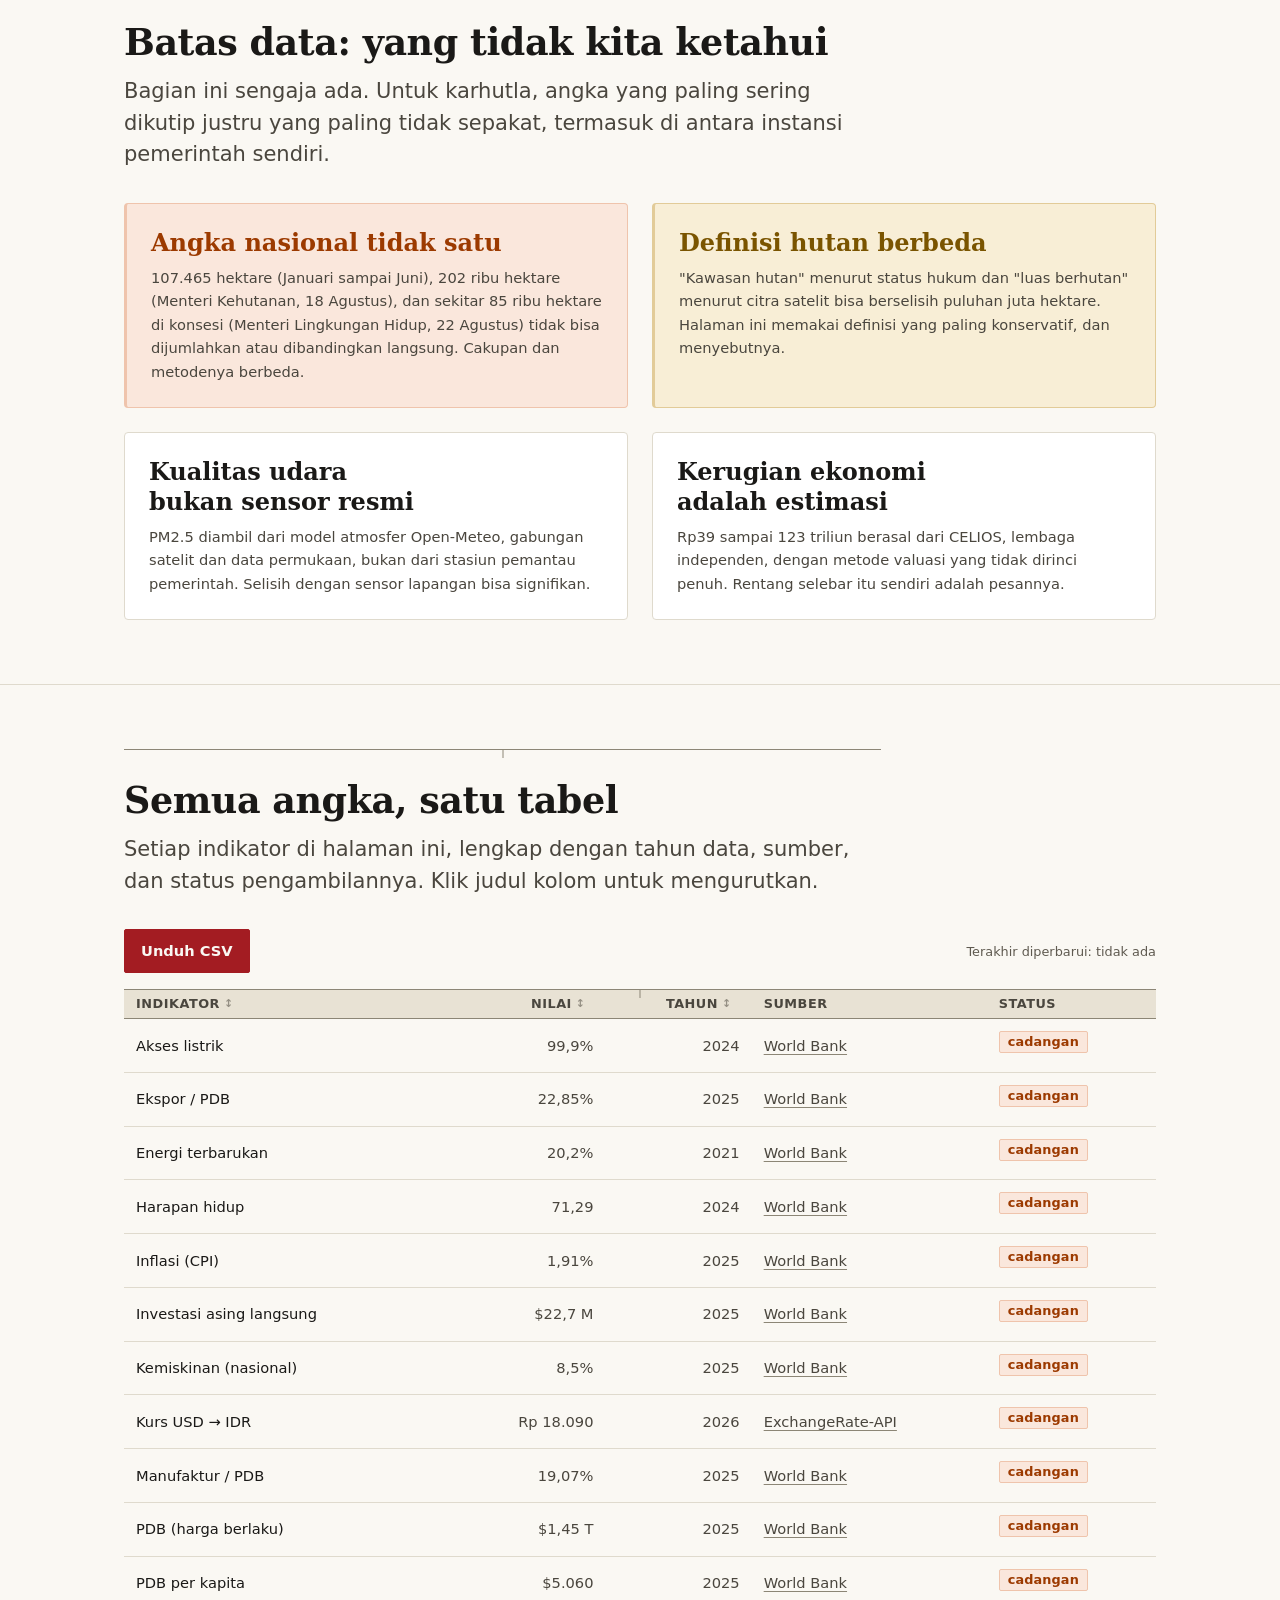
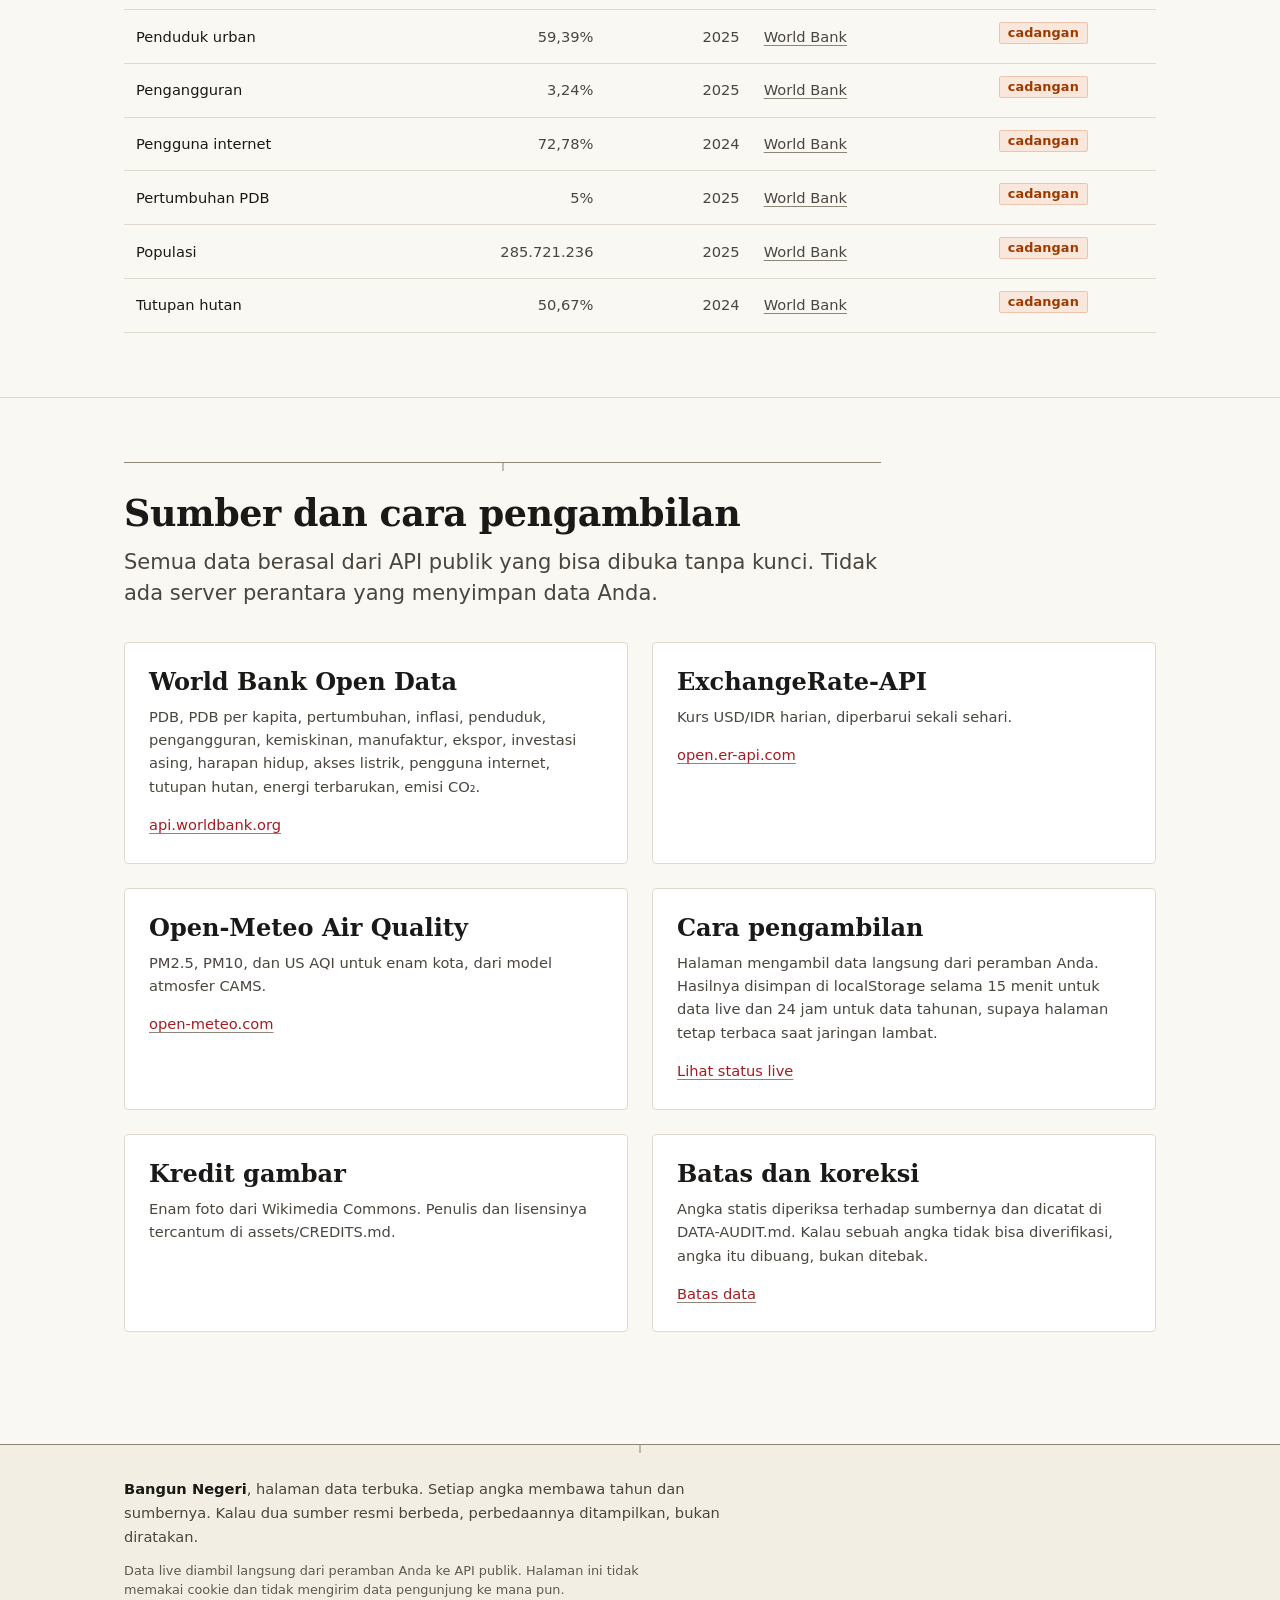
==== commit 63cfe6dc: "Fix tap targets found by the browser audit: nav links and table sort buttons get a 44px floor" ====
--- a/public/index.html
+++ b/public/index.html
@@ -10,7 +10,7 @@
 <meta property="og:title" content="Bangun Negeri: ekonomi, alam, dan karhutla Indonesia">
 <meta property="og:description" content="Angka ekonomi, alam, dan kebakaran hutan Indonesia, dengan tahun dan sumbernya.">
 <meta property="og:type" content="website">
-<link rel="stylesheet" href="theme.css?v=2">
+<link rel="stylesheet" href="theme.css?v=3">
 <script>
 /* Path-mounted behind `tailscale serve`, which strips the /bangun-negeri prefix:
 the backend cannot tell "/bangun-negeri" from "/bangun-negeri/", so a server-side
@@ -493,8 +493,8 @@
   </div>
 </footer>
 
-<script src="data.js?v=2"></script>
-<script src="app.js?v=2"></script>
-<script src="chart.js?v=2"></script>
+<script src="data.js?v=3"></script>
+<script src="app.js?v=3"></script>
+<script src="chart.js?v=3"></script>
 </body>
 </html>
--- a/public/theme.css
+++ b/public/theme.css
@@ -1332,3 +1332,14 @@
     }
   }
 }
+
+/* ---------- 21. Tap targets (brenour) ----------
+   wiwi's browser audit at 320px measured nav links at 24x44 and the table sort
+   buttons at 4x44: both under the 44px minimum. The width came from padding
+   alone, which collapses when the label renders narrow. A floor is set here
+   instead, so the target survives any font and any label length. */
+nav.tabs a { min-width: 44px; justify-content: center; }
+.th-sort { min-width: 44px; padding-inline: 0 var(--s2); }
+@media (min-width: 720px) {
+  nav.tabs a { min-width: 0; justify-content: flex-start; }
+}
